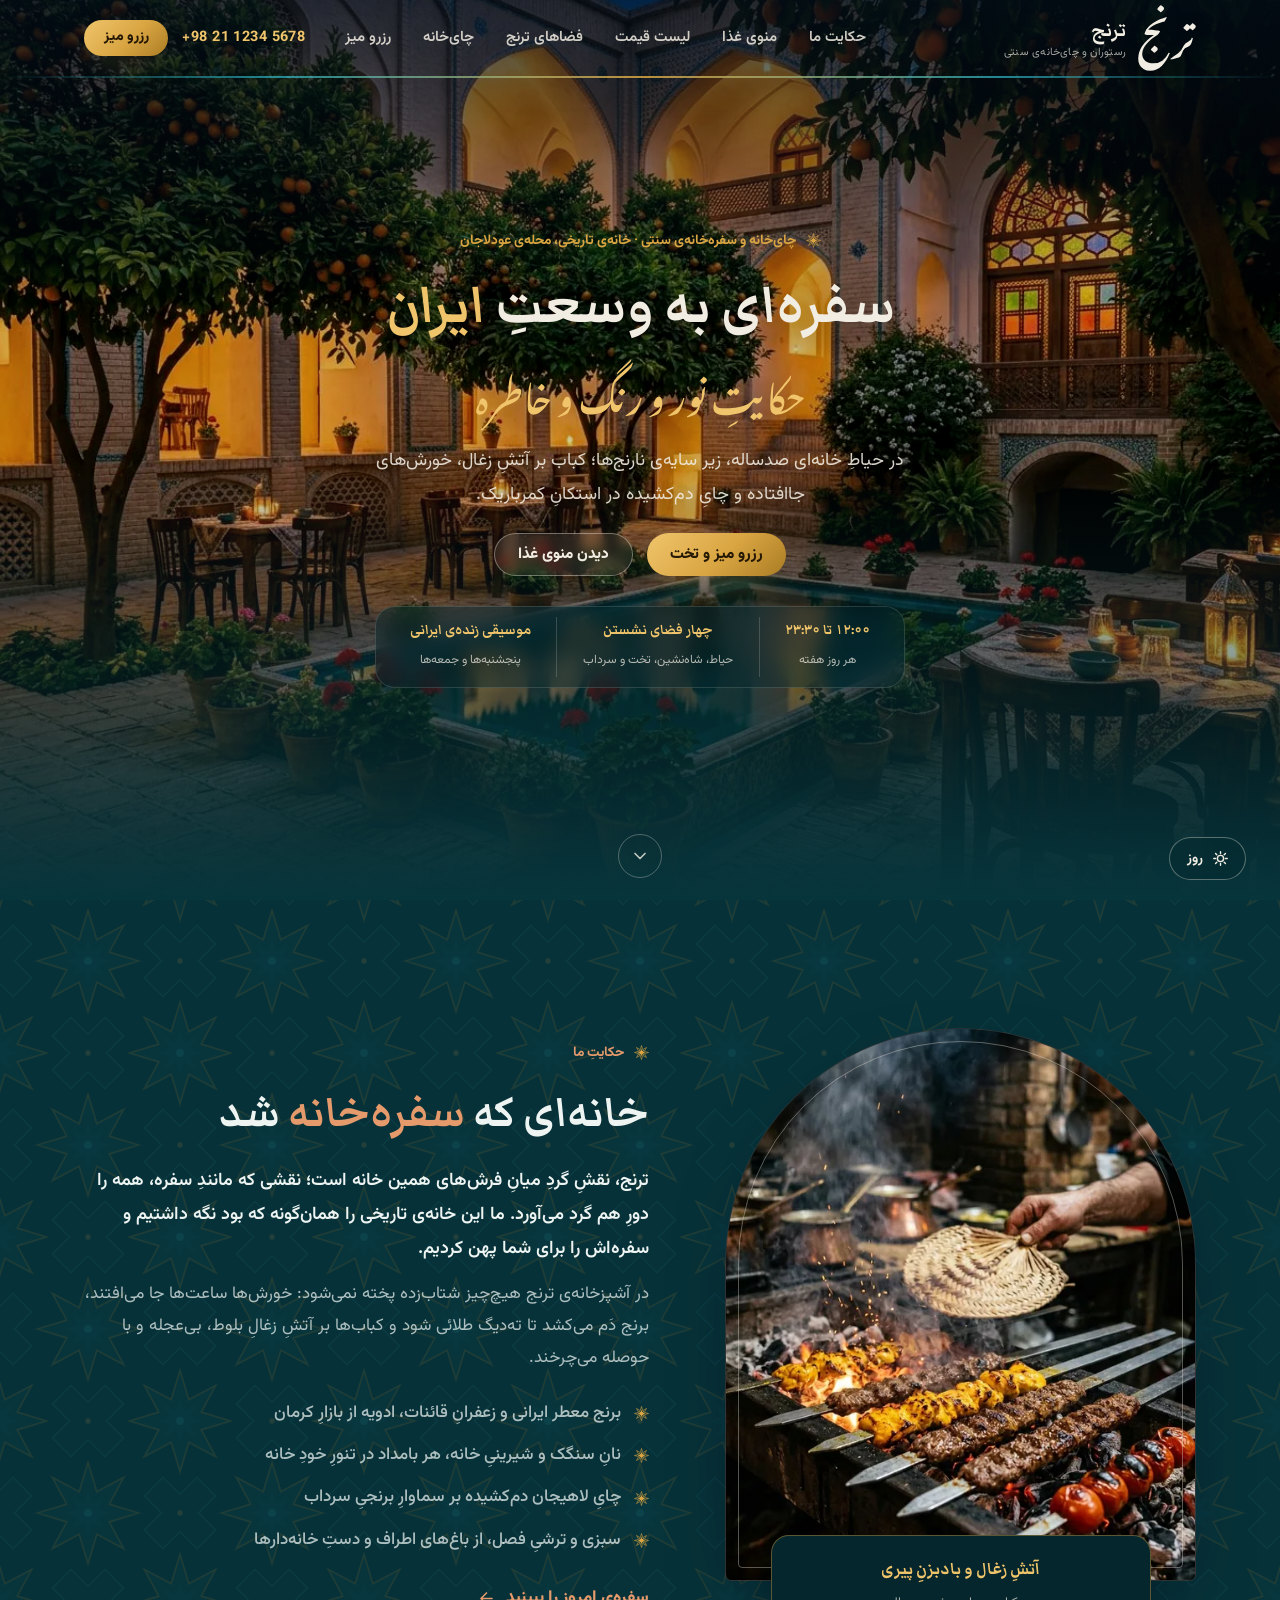
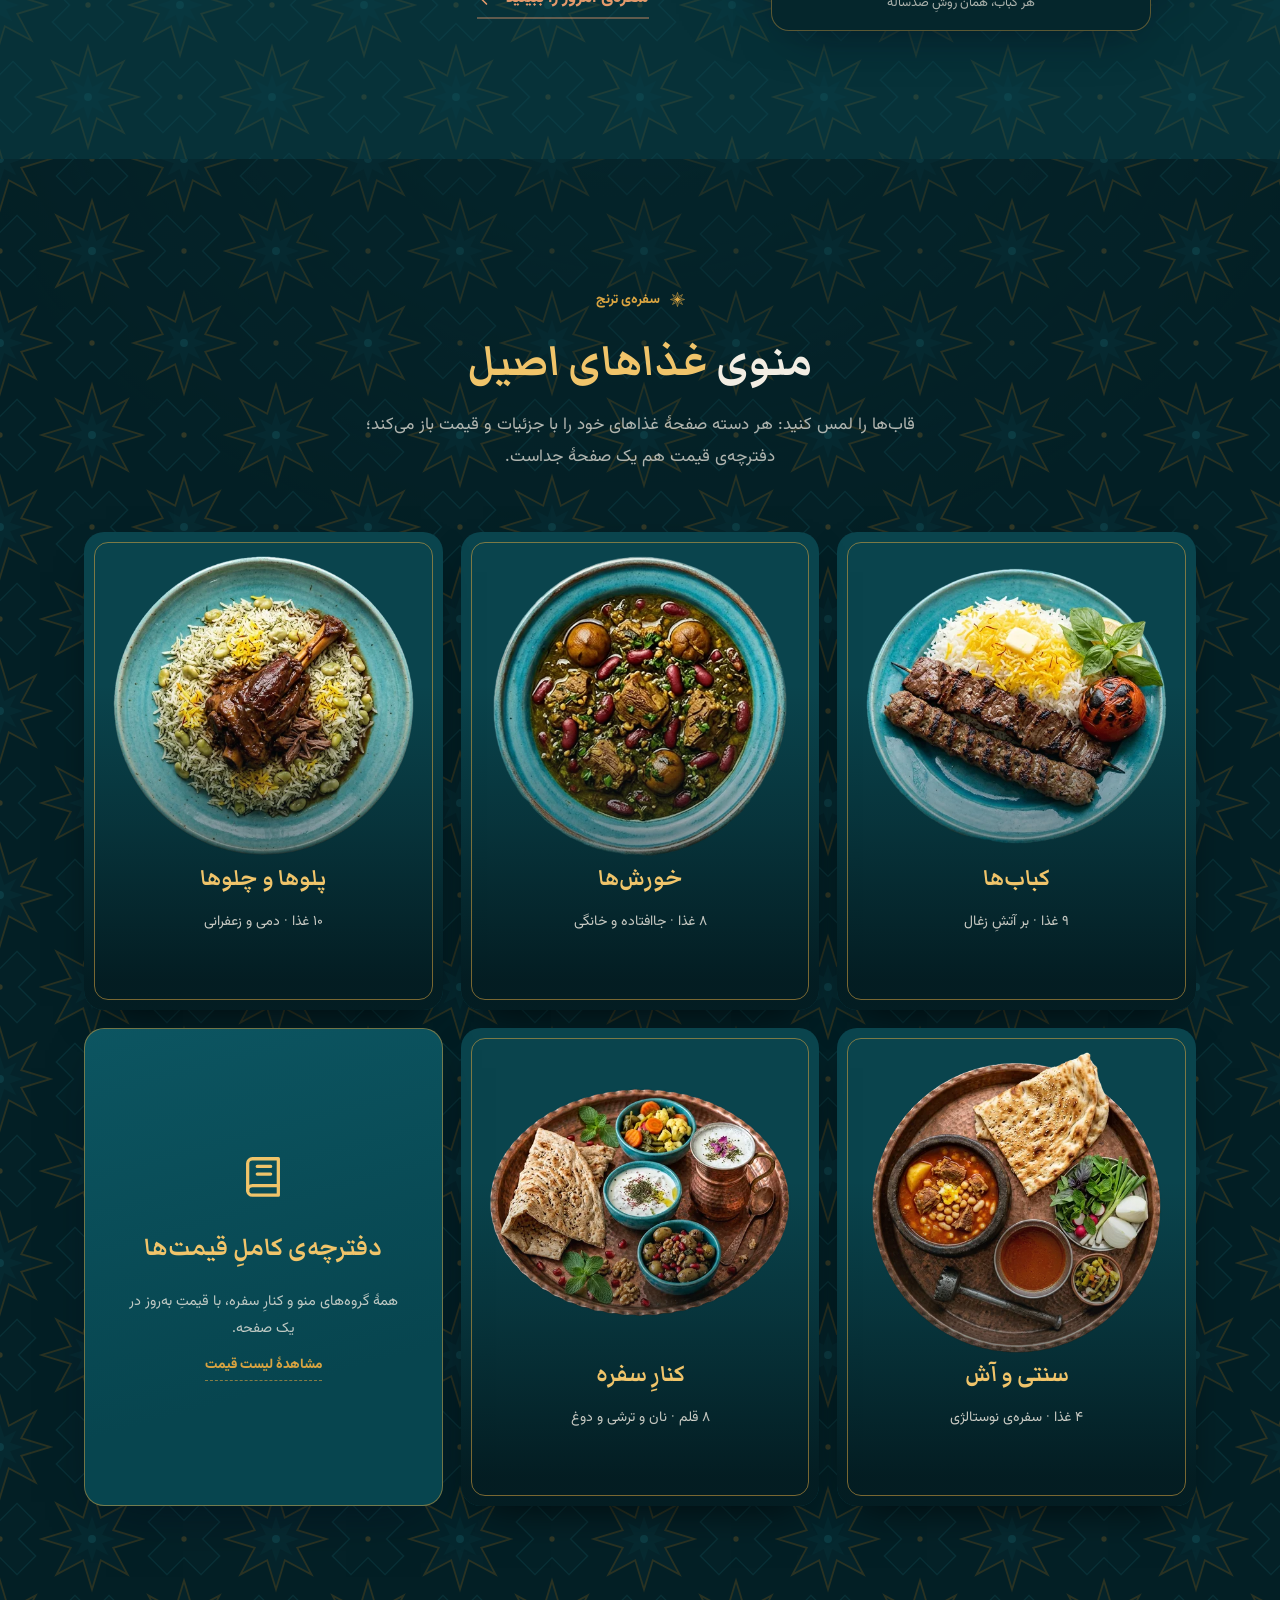
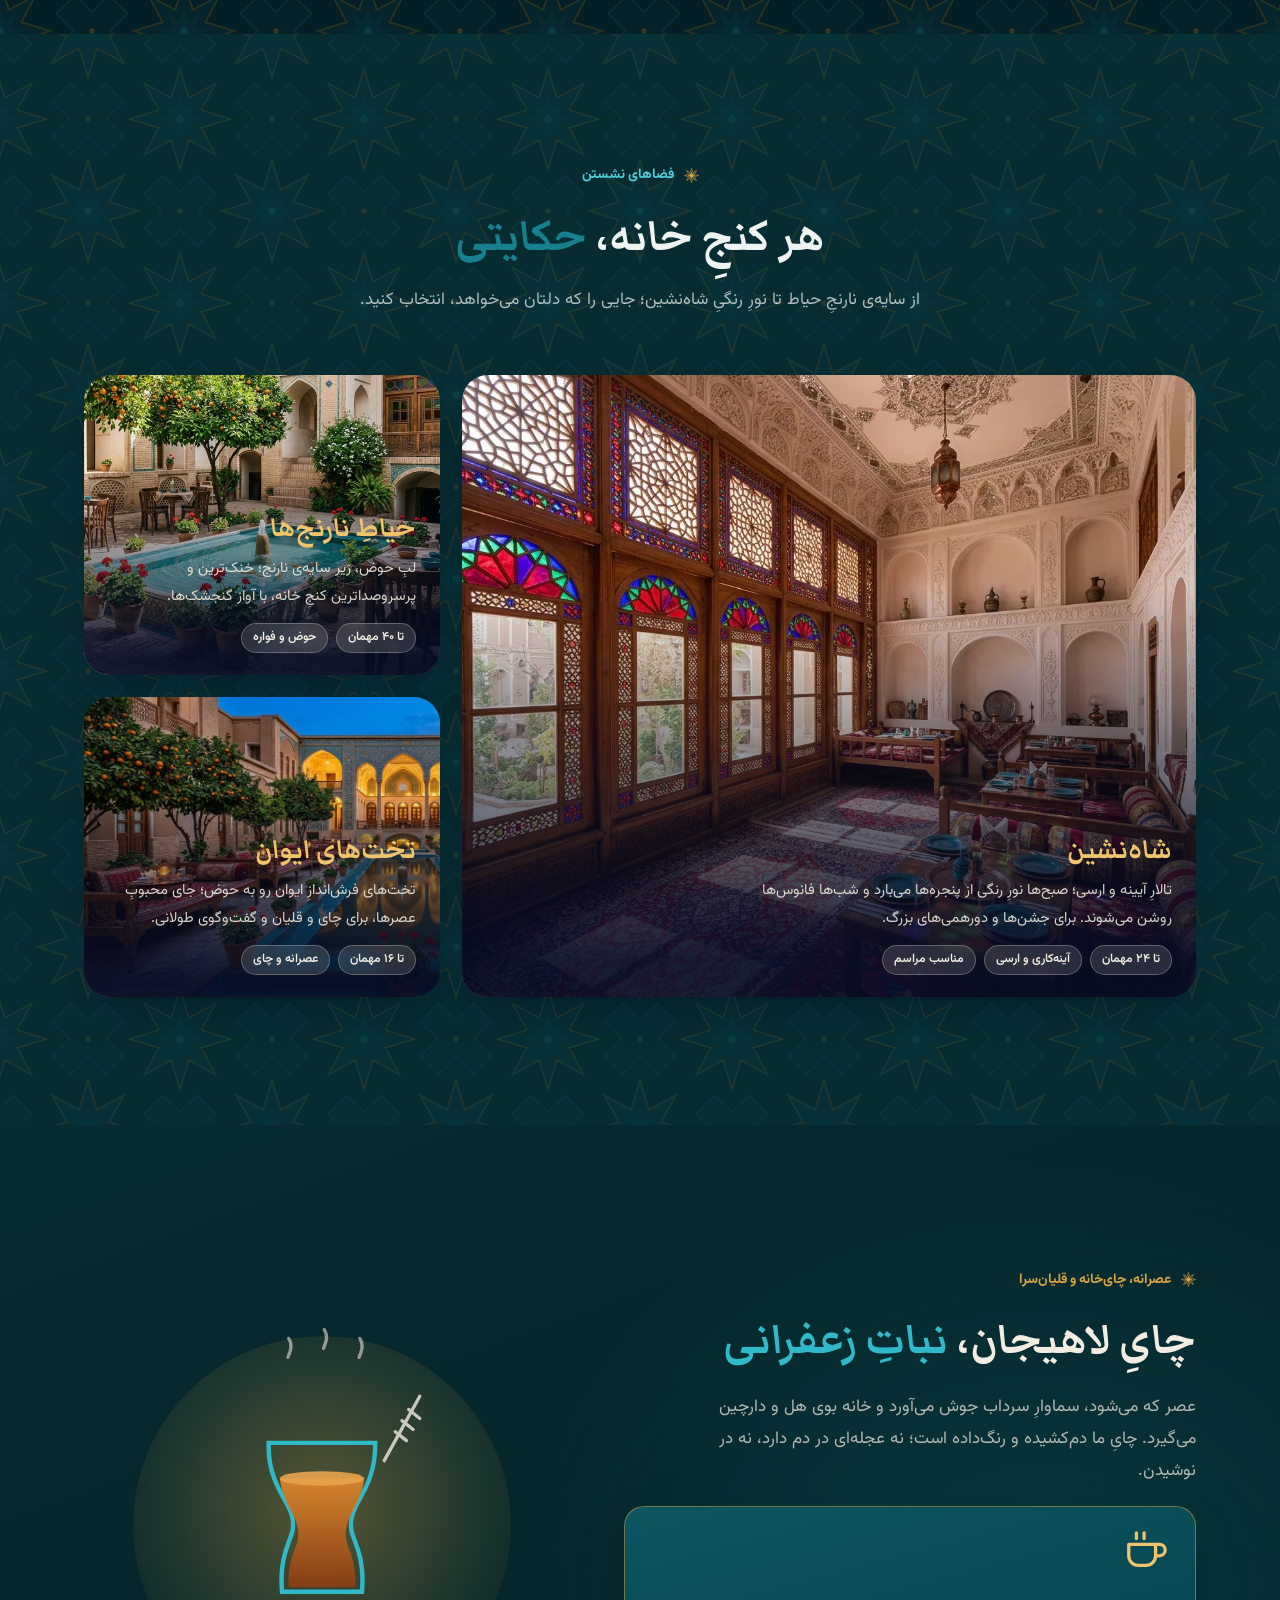
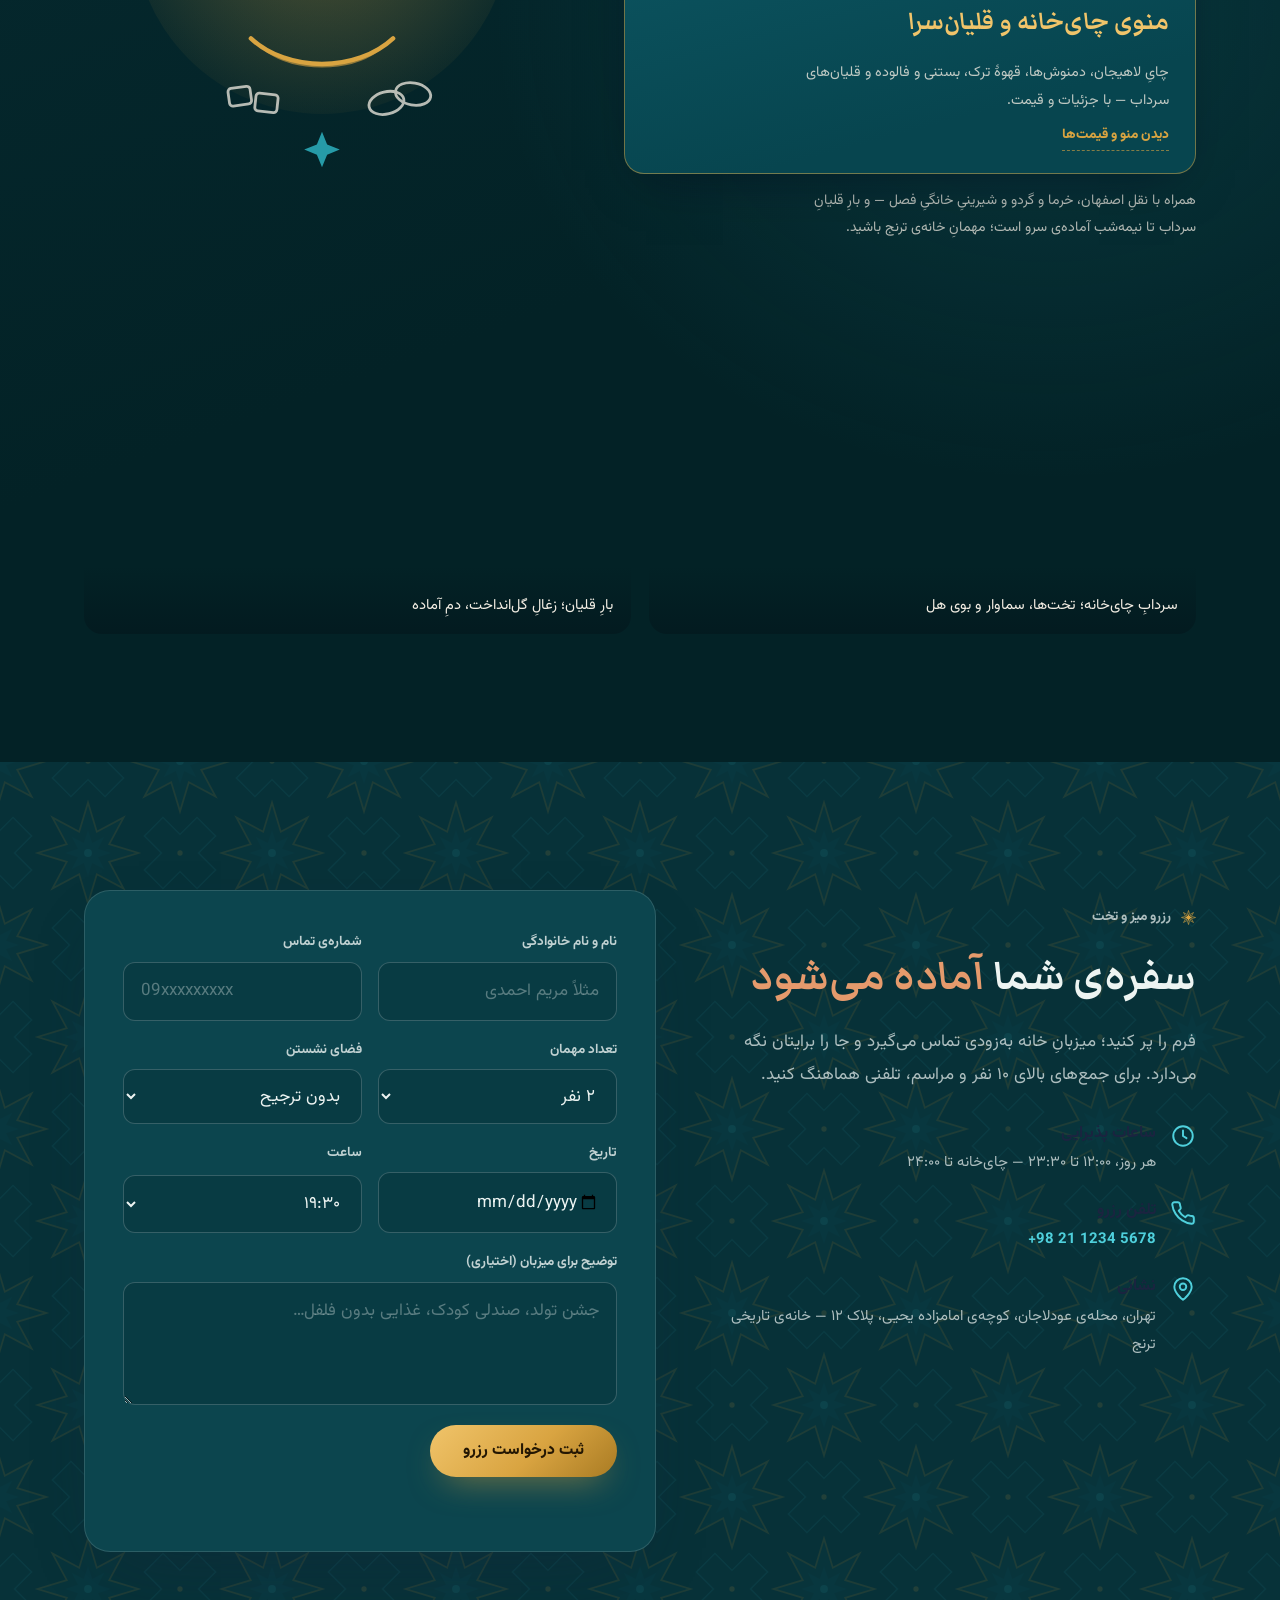
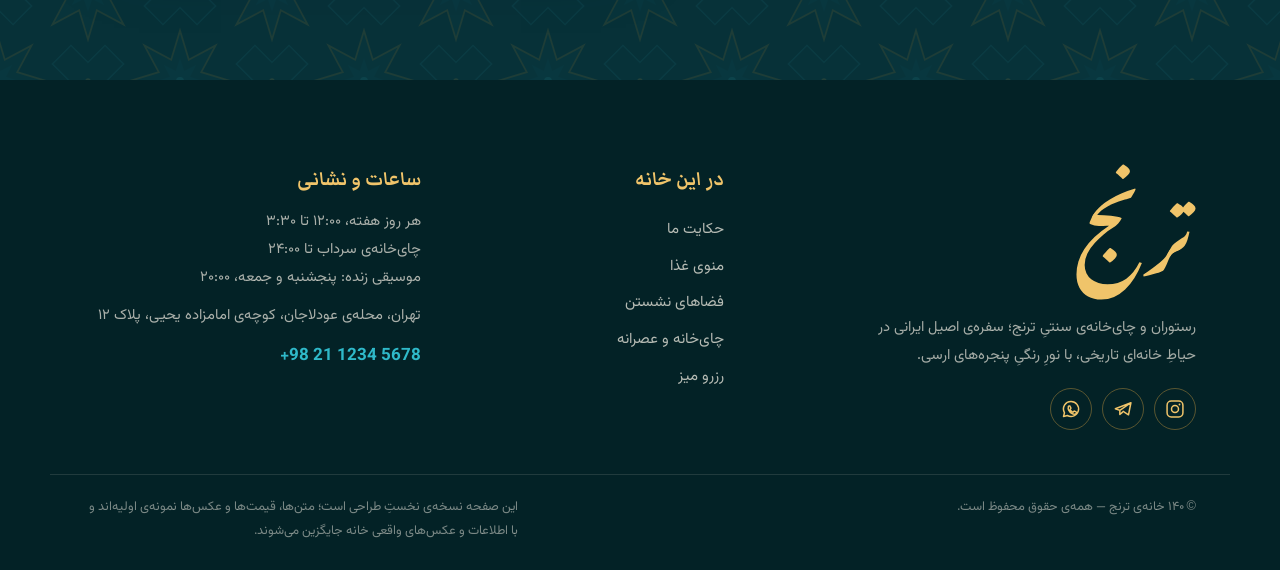
==== index.html @ 9b3b6722 "v28: ظرف‌های سفالی فیروزه‌ای — دور اول: هر ۹ کباب و قورمه‌سبزی حالا در بشقاب/کاسهٔ سفالی لعاب‌فیروزه" ====
<!DOCTYPE html>
<html lang="fa" dir="rtl">
<head>
<meta charset="utf-8">
<meta name="viewport" content="width=device-width, initial-scale=1">
<title>ترنج | رستوران و چای‌خانه‌ی سنتی ایرانی</title>
<meta name="description" content="ترنج؛ رستوران و چای‌خانه‌ی سنتی در حیاطِ خانه‌ای تاریخی: کباب بر آتش زغال، خورش‌های جاافتاده، پلوهای زعفرانی و چای دم‌کشیده در استکان کمرباریک.">
<meta name="theme-color" content="#06343b">
<link rel="icon" href="assets/img/favicon.svg" type="image/svg+xml">
<link rel="preload" href="assets/fonts/vazirmatn-var.woff2" as="font" type="font/woff2" crossorigin>
<link rel="preload" href="assets/fonts/markazi-text-var.woff2" as="font" type="font/woff2" crossorigin>
<link rel="preload" as="image" href="assets/img/space-courtyard-night-1200.webp" imagesrcset="assets/img/space-courtyard-night-720.webp 720w, assets/img/space-courtyard-night-1200.webp 1200w" imagesizes="100vw">
<link rel="stylesheet" href="css/style.css?v=9">
</head>
<body class="is-night">
<script>try{if(localStorage.getItem("toranj-night")==="0")document.body.classList.remove("is-night")}catch(e){}</script>
<a class="skip" href="#main">پرش به محتوای صفحه</a>
<div class="grain" aria-hidden="true"></div>

<header class="site-head" id="top">
  <div class="wrap head-in">
    <a class="brand" href="#top" aria-label="ترنج — صفحه‌ی آغاز">
      <img class="brand-mark" src="assets/img/logo.svg" alt="">
      <span class="brand-txt"><b>ترنج</b><i>رستوران و چای‌خانه‌ی سنتی</i></span>
    </a>
    <nav class="nav" id="nav" aria-label="ناوبری اصلی">
      <a href="#story">حکایت ما</a>
      <a href="#menu">منوی غذا</a>
      <a href="menu.html#prices">لیست قیمت</a>
      <a href="#spaces">فضاهای ترنج</a>
      <a href="#tea">چای‌خانه</a>
      <a href="#reserve">رزرو میز</a>
    </nav>
    <div class="head-cta">
      <a class="tel" href="tel:+982112345678" dir="ltr">+98&nbsp;21&nbsp;1234&nbsp;5678</a>
      <a class="btn btn-gold btn-sm" href="#reserve">رزرو میز</a>
      <button class="burger" id="burger" type="button" aria-expanded="false" aria-controls="nav" aria-label="باز و بسته کردن منو">
        <span></span><span></span><span></span>
      </button>
    </div>
  </div>
  <div class="head-line" aria-hidden="true"></div>
</header>

<main id="main">

<!-- ================= HERO ================= -->
<section class="hero" id="hero">
  <div class="hero-bg">
    <img class="lay lay-day" src="assets/img/space-courtyard-720.webp"
         srcset="assets/img/space-courtyard-720.webp 720w, assets/img/space-courtyard-1200.webp 1200w"
         sizes="100vw"
         alt="حیاط خانه‌ی تاریخی ترنج: حوض فیروزه‌ای با فواره و ماهی‌های قرمز، گلدان‌های شمعدانی و میزها زیر سایه‌ی درختان نارنج">
    <img class="lay lay-night" src="assets/img/space-courtyard-night-720.webp"
         srcset="assets/img/space-courtyard-night-720.webp 720w, assets/img/space-courtyard-night-1200.webp 1200w"
         sizes="100vw" decoding="async" aria-hidden="true" alt="">
  </div>
  <div class="hero-veil veil-night" aria-hidden="true"></div>
  <div class="hero-veil veil-day" aria-hidden="true"></div>
  <div class="wrap hero-in">
    <p class="eyebrow reveal">چای‌خانه و سفره‌خانه‌ی سنتی · خانه‌ی تاریخی، محله‌ی عودلاجان</p>
    <h1 class="reveal">سفره‌ای به وسعتِ <em>ایران</em></h1>
    <img class="hero-verse reveal" src="assets/img/hero-verse.svg" alt="حکایتِ نور و رنگ و خاطره">
    <p class="hero-sub reveal">در حیاطِ خانه‌ای صدساله، زیر سایه‌ی نارنج‌ها؛ کباب بر آتشِ زغال، خورش‌های جاافتاده و چایِ دم‌کشیده در استکانِ کمرباریک.</p>
    <div class="hero-cta reveal">
      <a class="btn btn-gold" href="#reserve">رزرو میز و تخت</a>
      <a class="btn btn-ghost" href="#menu">دیدن منوی غذا</a>
    </div>
    <ul class="hero-facts reveal" role="list">
      <li><b>۱۲:۰۰ تا ۲۳:۳۰</b><span>هر روز هفته</span></li>
      <li><b>چهار فضای نشستن</b><span>حیاط، شاه‌نشین، تخت و سرداب</span></li>
      <li><b>موسیقی زنده‌ی ایرانی</b><span>پنجشنبه‌ها و جمعه‌ها</span></li>
    </ul>
  </div>
  <button class="daynight" id="daynight" type="button" aria-pressed="false" aria-label="حالت روز: نور حیاط آرام روشن می‌شود">
    <svg class="ic-sun" viewBox="0 0 24 24" fill="none" stroke="currentColor" stroke-width="2" stroke-linecap="round" aria-hidden="true"><circle cx="12" cy="12" r="4.4"/><path d="M12 2.5v2.6M12 18.9v2.6M2.5 12h2.6M18.9 12h2.6M5 5l1.8 1.8M17.2 17.2 19 19M19 5l-1.8 1.8M6.8 17.2 5 19"/></svg>
    <svg class="ic-moon" viewBox="0 0 24 24" fill="none" stroke="currentColor" stroke-width="2" stroke-linecap="round" stroke-linejoin="round" aria-hidden="true"><path d="M20.4 14.2A8.5 8.5 0 0 1 9.8 3.6a8.5 8.5 0 1 0 10.6 10.6Z"/></svg>
    <span class="dn-label">روز</span>
  </button>
  <a class="hero-scroll" href="#story" aria-label="رفتن به بخش حکایت ما">
    <svg viewBox="0 0 24 24" fill="none" stroke="currentColor" stroke-width="2" stroke-linecap="round" stroke-linejoin="round" aria-hidden="true"><path d="M6 9l6 6 6-6"/></svg>
  </a>
</section>

<!-- ================= STORY ================= -->
<section class="story" id="story">
  <div class="wrap story-grid">
    <figure class="story-media reveal">
      <div class="arch">
        <img src="assets/img/story-fire-560.webp"
             srcset="assets/img/story-fire-560.webp 560w, assets/img/story-fire-928.webp 928w"
             sizes="(max-width: 960px) 88vw, 42vw"
             alt="سیخ‌های کوبیده و جوجه بر منقل زغال در آشپزخانه‌ی آجری ترنج؛ دستی با بادبزن حصیری شعله را جان می‌دهد">
      </div>
      <figcaption class="story-cap">
        <b>آتشِ زغال و بادبزنِ پیری</b>
        <span>هر کباب، همان روشِ صدساله</span>
      </figcaption>
    </figure>
    <div class="story-copy">
      <p class="eyebrow reveal">حکایتِ ما</p>
      <h2 class="reveal">خانه‌ای که <em>سفره‌خانه</em> شد</h2>
      <p class="lead reveal">ترنج، نقشِ گردِ میانِ فرش‌های همین خانه است؛ نقشی که مانندِ سفره، همه را دورِ هم گرد می‌آورد. ما این خانه‌ی تاریخی را همان‌گونه که بود نگه داشتیم و سفره‌اش را برای شما پهن کردیم.</p>
      <p class="reveal">در آشپزخانه‌ی ترنج هیچ‌چیز شتاب‌زده پخته نمی‌شود: خورش‌ها ساعت‌ها جا می‌افتند، برنج دَم می‌کشد تا ته‌دیگ طلائی شود و کباب‌ها بر آتشِ زغالِ بلوط، بی‌عجله و با حوصله می‌چرخند.</p>
      <ul class="story-points reveal" role="list">
        <li>برنج معطر ایرانی و زعفرانِ قائنات، ادویه از بازارِ کرمان</li>
        <li>نانِ سنگک و شیرینیِ خانه، هر بامداد در تنورِ خودِ خانه</li>
        <li>چایِ لاهیجان دم‌کشیده بر سماوارِ برنجیِ سرداب</li>
        <li>سبزی و ترشیِ فصل، از باغ‌های اطراف و دستِ خانه‌دارها</li>
      </ul>
      <p class="story-link reveal"><a href="#menu">سفره‌ی امروز را ببینید
        <svg viewBox="0 0 24 24" fill="none" stroke="currentColor" stroke-width="2" stroke-linecap="round" stroke-linejoin="round" aria-hidden="true"><path d="M19 12H5m7-7l-7 7 7 7"/></svg></a></p>
    </div>
  </div>
</section>

<!-- ================= MENU ================= -->
<section class="menu" id="menu" data-view="cats">
  <header class="wrap sec-head reveal">
    <p class="eyebrow">سفره‌ی ترنج</p>
    <h2>منوی <em>غذاهای اصیل</em></h2>
    <p class="sec-sub">قاب‌ها را لمس کنید: هر دسته صفحهٔ غذاهای خود را با جزئیات و قیمت باز می‌کند؛ دفترچه‌ی قیمت هم یک صفحهٔ جداست.</p>
  </header>

    <div class="wrap menu-cats" id="menuCats" aria-label="دسته‌های منو">
    <a class="cat-tile reveal" href="menu.html#kabab">
      <img src="assets/img/dish-soltani-480.webp?v=29"
           srcset="assets/img/dish-soltani-480.webp?v=29 480w, assets/img/dish-soltani-880.webp?v=29 880w"
           sizes="(max-width: 560px) 92vw, (max-width: 1020px) 46vw, 300px"
           alt="کباب‌ها: کباب‌های زغالی خانه بر چلوی زعفرانی" loading="lazy">
      <span class="cat-txt"><b>کباب‌ها</b><i>۹ غذا · بر آتشِ زغال</i><em>دیدن همه‌ی غذاها</em></span>
    </a>
    <a class="cat-tile reveal" href="menu.html#khoresh">
      <img src="assets/img/dish-ghormeh-480.webp?v=29"
           srcset="assets/img/dish-ghormeh-480.webp?v=29 480w, assets/img/dish-ghormeh-880.webp?v=29 880w"
           sizes="(max-width: 560px) 92vw, (max-width: 1020px) 46vw, 300px"
           alt="خورش‌ها: خورش‌های جاافتاده‌ی خانه" loading="lazy">
      <span class="cat-txt"><b>خورش‌ها</b><i>۸ غذا · جاافتاده و خانگی</i><em>دیدن همه‌ی غذاها</em></span>
    </a>
    <a class="cat-tile reveal" href="menu.html#polo">
      <img src="assets/img/dish-baghali-480.webp"
           srcset="assets/img/dish-baghali-480.webp 480w, assets/img/dish-baghali-880.webp 880w"
           sizes="(max-width: 560px) 92vw, (max-width: 1020px) 46vw, 300px"
           alt="پلوها و چلوها: پلوهای دمی و زعفرانی" loading="lazy">
      <span class="cat-txt"><b>پلوها و چلوها</b><i>۱۰ غذا · دمی و زعفرانی</i><em>دیدن همه‌ی غذاها</em></span>
    </a>
    <a class="cat-tile reveal" href="menu.html#sonnati">
      <img src="assets/img/dish-dizi-480.webp"
           srcset="assets/img/dish-dizi-480.webp 480w, assets/img/dish-dizi-880.webp 880w"
           sizes="(max-width: 560px) 92vw, (max-width: 1020px) 46vw, 300px"
           alt="سنتی و آش: دیزی و آش‌های نوستالژی" loading="lazy">
      <span class="cat-txt"><b>سنتی و آش</b><i>۴ غذا · سفره‌ی نوستالژی</i><em>دیدن همه‌ی غذاها</em></span>
    </a>
      <a class="cat-tile reveal" href="menu.html#kenar">
      <img src="assets/img/dish-kenar-spread-480.webp"
           srcset="assets/img/dish-kenar-spread-480.webp 480w, assets/img/dish-kenar-spread-880.webp 880w"
           sizes="(max-width: 560px) 92vw, (max-width: 1020px) 46vw, 300px"
           alt="کنارِ سفره: نان سنگک، ترشی، ماست و موسیر، زیتون و دوغ" loading="lazy">
      <span class="cat-txt"><b>کنارِ سفره</b><i>۸ قلم · نان و ترشی و دوغ</i><em>دیدن جزئیات و قیمت</em></span>
    </a>
    <a class="price-box reveal" href="menu.html#prices">
      <span class="pb-ic" aria-hidden="true"><svg viewBox="0 0 24 24" fill="none" stroke="currentColor" stroke-width="1.7" stroke-linecap="round" stroke-linejoin="round"><path d="M4 19.5A2.5 2.5 0 0 1 6.5 17H20V3H6.5A2.5 2.5 0 0 0 4 5.5v14Z"/><path d="M4 19.5A2.5 2.5 0 0 0 6.5 22H20v-5"/><path d="M9 7h7M9 11h7"/></svg></span>
      <b>دفترچه‌ی کاملِ قیمت‌ها</b>
      <span>همهٔ گروه‌های منو و کنارِ سفره، با قیمتِ به‌روز در یک صفحه.</span>
      <em class="pb-go">مشاهدهٔ لیست قیمت</em>
    </a>
</div>

</section>

<!-- ================= SPACES ================= -->
<section class="spaces" id="spaces">
  <header class="wrap sec-head reveal">
    <p class="eyebrow">فضاهای نشستن</p>
    <h2>هر کنجِ خانه، <em>حکایتی</em></h2>
    <p class="sec-sub">از سایه‌ی نارنجِ حیاط تا نورِ رنگیِ شاه‌نشین؛ جایی را که دلتان می‌خواهد، انتخاب کنید.</p>
  </header>
  <div class="wrap spaces-grid">
    <article class="space sp-big reveal">
      <img src="assets/img/space-shahneshin-720.webp"
           srcset="assets/img/space-shahneshin-720.webp 720w, assets/img/space-shahneshin-1200.webp 1200w"
           sizes="(max-width: 960px) 92vw, 62vw"
           alt="تالار شاه‌نشین: پنجره‌های ارسی با شیشه‌های رنگی، نور رنگین بر فرش لاکِ سرخ، سفره‌های کوتاه و سقف آینه‌کاری" loading="lazy">
      <div class="sp-txt">
        <h3>شاه‌نشین</h3>
        <p>تالارِ آیینه و ارسی؛ صبح‌ها نورِ رنگی از پنجره‌ها می‌بارد و شب‌ها فانوس‌ها روشن می‌شوند. برای جشن‌ها و دورهمی‌های بزرگ.</p>
        <ul class="sp-meta" role="list"><li>تا ۲۴ مهمان</li><li>آینه‌کاری و ارسی</li><li>مناسب مراسم</li></ul>
      </div>
    </article>
    <article class="space reveal">
      <img src="assets/img/space-courtyard-card-720.webp"
           srcset="assets/img/space-courtyard-card-720.webp 720w, assets/img/space-courtyard-card-864.webp 864w"
           sizes="(max-width: 960px) 92vw, 30vw"
           alt="حیاط خانه با حوض فیروزه‌ای و فواره، ماهی‌های قرمز، گلدان‌های شمعدانی و میزها زیر درختان نارنج" loading="lazy">
      <div class="sp-txt">
        <h3>حیاطِ نارنج‌ها</h3>
        <p>لبِ حوض، زیر سایه‌ی نارنج؛ خنک‌ترین و پرسروصداترین کنجِ خانه، با آواز گنجشک‌ها.</p>
        <ul class="sp-meta" role="list"><li>تا ۴۰ مهمان</li><li>حوض و فواره</li></ul>
      </div>
    </article>
    <article class="space reveal">
      <img src="assets/img/space-takht-760.webp"
           sizes="(max-width: 960px) 92vw, 30vw"
           alt="تخت‌های چوبی فرش‌انداز در ایوان آجری رو به حیاط، با سینی مسی، فانوس و گلدان‌های شمعدانی" loading="lazy">
      <div class="sp-txt">
        <h3>تخت‌های ایوان</h3>
        <p>تخت‌های فرش‌اندازِ ایوان رو به حوض؛ جای محبوبِ عصرها، برای چای و قلیان و گفت‌وگوی طولانی.</p>
        <ul class="sp-meta" role="list"><li>تا ۱۶ مهمان</li><li>عصرانه و چای</li></ul>
      </div>
    </article>
  </div>
</section>

<!-- ================= TEA ================= -->
<section class="tea" id="tea">
  <div class="wrap tea-grid">
    <div class="tea-copy">
      <p class="eyebrow reveal">عصرانه، چای‌خانه و قلیان‌سرا</p>
      <h2 class="reveal">چایِ لاهیجان، <em>نباتِ زعفرانی</em></h2>
      <p class="reveal">عصر که می‌شود، سماوارِ سرداب جوش می‌آورد و خانه بوی هل و دارچین می‌گیرد. چایِ ما دم‌کشیده و رنگ‌داده است؛ نه عجله‌ای در دم دارد، نه در نوشیدن.</p>
      <a class="price-box tea-box reveal" href="menu.html#tea">
        <span class="pb-ic" aria-hidden="true"><svg viewBox="0 0 24 24" fill="none" stroke="currentColor" stroke-width="1.7" stroke-linecap="round" stroke-linejoin="round"><path d="M17 8h2a3 3 0 0 1 0 6h-2"/><path d="M3 8h14v6a5 5 0 0 1-5 5H8a5 5 0 0 1-5-5V8Z"/><path d="M7 2v3M11 2v3"/></svg></span>
        <b>منوی چای‌خانه و قلیان‌سرا</b>
        <span>چایِ لاهیجان، دمنوش‌ها، قهوهٔ ترک، بستنی و فالوده و قلیان‌های سرداب — با جزئیات و قیمت.</span>
        <em class="pb-go">دیدن منو و قیمت‌ها</em>
      </a>
      <p class="tea-note reveal">همراه با نقلِ اصفهان، خرما و گردو و شیرینیِ خانگیِ فصل — و بارِ قلیانِ سرداب تا نیمه‌شب آماده‌ی سرو است؛ مهمانِ خانه‌ی ترنج باشید.</p>
    </div>
    <figure class="tea-art reveal" aria-hidden="true">
      <svg viewBox="0 0 360 420" fill="none">
        <defs>
          <linearGradient id="teaLiq" x1="0" y1="0" x2="0" y2="1">
            <stop offset="0" stop-color="#e08a2e"/><stop offset="1" stop-color="#8a3c12"/>
          </linearGradient>
          <radialGradient id="teaGlow" cx=".5" cy=".45" r=".62">
            <stop offset="0" stop-color="#d9a441" stop-opacity=".38"/><stop offset="1" stop-color="#d9a441" stop-opacity="0"/>
          </radialGradient>
        </defs>
        <circle cx="180" cy="190" r="170" fill="url(#teaGlow)"/>
        <!-- steam -->
        <g class="steam" stroke="#f2ede3" stroke-width="3" stroke-linecap="round" opacity=".55">
          <path d="M150 96c-10-14 10-24 0-38s8-24 0-36"/>
          <path d="M182 88c-10-14 10-24 0-38s8-24 0-36"/>
          <path d="M214 96c-10-14 10-24 0-38s8-24 0-36"/>
        </g>
        <!-- waisted tea glass (estekan kamar-barik) -->
        <path d="M132 116h96c0 26-8 40-16 54-6 11-8 20-4 30 5 13 10 26 8 50h-72c-2-24 3-37 8-50 4-10 2-19-4-30-8-14-16-28-16-50Z" stroke="#2fb9c9" stroke-width="4"/>
        <path d="M142 148h76c-2 14-7 24-12 33-5 10-6 18-3 27 4 10 8 20 7 38h-60c-1-18 3-28 7-38 3-9 2-17-3-27-5-9-10-19-12-33Z" fill="url(#teaLiq)" opacity=".92"/>
        <ellipse cx="180" cy="148" rx="38" ry="6.5" fill="#e8a34c" opacity=".9"/>
        <!-- saucer -->
        <path d="M116 292c16 15 40 23 64 23s48-8 64-23" stroke="#d9a441" stroke-width="4" stroke-linecap="round"/>
        <path d="M130 303c13 9 30 14 50 14s37-5 50-14" stroke="#d9a441" stroke-width="2.5" stroke-linecap="round" opacity=".6"/>
        <!-- nabat stick -->
        <g stroke="#f2ede3" stroke-width="3" stroke-linecap="round" opacity=".8">
          <path d="M236 132 268 74"/>
          <path d="M252 96l10 8M258 86l10 8M246 106l10 8"/>
        </g>
        <!-- sugar cubes + dates -->
        <g stroke="#f2ede3" stroke-width="2.5" opacity=".75">
          <rect x="96" y="336" width="20" height="16" rx="3" transform="rotate(-8 106 344)"/>
          <rect x="120" y="342" width="20" height="16" rx="3" transform="rotate(6 130 350)"/>
          <ellipse cx="238" cy="350" rx="16" ry="10" transform="rotate(-14 238 350)"/>
          <ellipse cx="262" cy="342" rx="16" ry="10" transform="rotate(10 262 342)"/>
        </g>
        <!-- star ornament -->
        <g transform="translate(180 392)">
          <polygon points="0,-16 4.6,-4.6 16,0 4.6,4.6 0,16 -4.6,4.6 -16,0 -4.6,-4.6" fill="#2fb9c9" opacity=".8"/>
        </g>
      </svg>
    </figure>
  </div>
  <div class="wrap tea-photos">
    <figure class="reveal">
      <img src="assets/img/tea-space-720.webp"
           srcset="assets/img/tea-space-720.webp 720w, assets/img/tea-space-1200.webp 1200w"
           sizes="(max-width: 700px) 92vw, 46vw"
           alt="سردابِ چای‌خانه: سقف ضربی آجری، تخت‌های فرش‌شده و میزهای کوچک با استکان کمرباریک زیر نور فانوس‌ها" loading="lazy">
      <figcaption>سردابِ چای‌خانه؛ تخت‌ها، سماوار و بوی هل</figcaption>
    </figure>
    <figure class="reveal">
      <img src="assets/img/tea-qalyoon-720.webp"
           srcset="assets/img/tea-qalyoon-720.webp 720w, assets/img/tea-qalyoon-1200.webp 1200w"
           sizes="(max-width: 700px) 92vw, 46vw"
           alt="بار قلیان: ردیف قلیان‌های شیشه‌ای رنگی با پایه‌ی برنجی روی طاقچه‌های چوبی و زغال گداخته بر سینی برنجی" loading="lazy">
      <figcaption>بارِ قلیان؛ زغالِ گل‌انداخت، دمِ آماده</figcaption>
    </figure>
  </div>
</section>

<!-- ================= RESERVE ================= -->
<section class="reserve" id="reserve">
  <div class="wrap res-grid">
    <div class="res-copy">
      <p class="eyebrow reveal">رزرو میز و تخت</p>
      <h2 class="reveal">سفره‌ی شما <em>آماده می‌شود</em></h2>
      <p class="reveal">فرم را پر کنید؛ میزبانِ خانه به‌زودی تماس می‌گیرد و جا را برایتان نگه می‌دارد. برای جمع‌های بالای ۱۰ نفر و مراسم، تلفنی هماهنگ کنید.</p>
      <ul class="res-info reveal" role="list">
        <li>
          <svg viewBox="0 0 24 24" fill="none" stroke="currentColor" stroke-width="1.8" stroke-linecap="round" stroke-linejoin="round" aria-hidden="true"><circle cx="12" cy="12" r="9"/><path d="M12 7v5l3.2 2"/></svg>
          <span><b>ساعات پذیرایی</b>هر روز، ۱۲:۰۰ تا ۲۳:۳۰ — چای‌خانه تا ۲۴:۰۰</span>
        </li>
        <li>
          <svg viewBox="0 0 24 24" fill="none" stroke="currentColor" stroke-width="1.8" stroke-linecap="round" stroke-linejoin="round" aria-hidden="true"><path d="M22 16.9v3a2 2 0 0 1-2.2 2 19.8 19.8 0 0 1-8.6-3.1 19.5 19.5 0 0 1-6-6A19.8 19.8 0 0 1 2.1 4.2 2 2 0 0 1 4.1 2h3a2 2 0 0 1 2 1.7c.13.96.36 1.9.7 2.8a2 2 0 0 1-.45 2.1L8.1 9.9a16 16 0 0 0 6 6l1.3-1.3a2 2 0 0 1 2.1-.45c.9.34 1.84.57 2.8.7a2 2 0 0 1 1.7 2.05Z"/></svg>
          <span><b>تلفن رزرو</b><a href="tel:+982112345678" dir="ltr">+98 21 1234 5678</a></span>
        </li>
        <li>
          <svg viewBox="0 0 24 24" fill="none" stroke="currentColor" stroke-width="1.8" stroke-linecap="round" stroke-linejoin="round" aria-hidden="true"><path d="M20 10c0 6-8 12-8 12S4 16 4 10a8 8 0 0 1 16 0Z"/><circle cx="12" cy="10" r="3"/></svg>
          <span><b>نشانی</b>تهران، محله‌ی عودلاجان، کوچه‌ی امامزاده یحیی، پلاک ۱۲ — خانه‌ی تاریخی ترنج</span>
        </li>
      </ul>
    </div>

    <form class="res-form reveal" id="resForm" novalidate>
      <div class="f-row">
        <label><span>نام و نام خانوادگی</span>
          <input name="name" type="text" autocomplete="name" placeholder="مثلاً مریم احمدی" required>
        </label>
        <label><span>شماره‌ی تماس</span>
          <input name="phone" type="tel" dir="ltr" inputmode="tel" autocomplete="tel" placeholder="09xxxxxxxxx" required>
        </label>
      </div>
      <div class="f-row">
        <label><span>تعداد مهمان</span>
          <select name="guests">
            <option>۱ نفر</option><option selected>۲ نفر</option><option>۳ نفر</option><option>۴ نفر</option>
            <option>۵ نفر</option><option>۶ نفر</option><option>۷ نفر</option><option>۸ نفر</option>
            <option>۹ نفر</option><option>۱۰ نفر و بیشتر</option>
          </select>
        </label>
        <label><span>فضای نشستن</span>
          <select name="space">
            <option selected>بدون ترجیح</option><option>حیاطِ نارنج‌ها</option><option>شاه‌نشین</option>
            <option>تخت‌های ایوان</option><option>سردابِ چای‌خانه (به‌زودی)</option>
          </select>
        </label>
      </div>
      <div class="f-row">
        <label><span>تاریخ</span><input name="date" type="date" required></label>
        <label><span>ساعت</span>
          <select name="time">
            <option>۱۲:۰۰</option><option>۱۳:۳۰</option><option>۱۵:۰۰</option><option>۱۶:۳۰</option>
            <option>۱۸:۰۰</option><option selected>۱۹:۳۰</option><option>۲۱:۰۰</option><option>۲۲:۳۰</option>
          </select>
        </label>
      </div>
      <label class="f-full"><span>توضیح برای میزبان (اختیاری)</span>
        <textarea name="note" rows="3" placeholder="جشن تولد، صندلی کودک، غذایی بدون فلفل…"></textarea>
      </label>
      <button class="btn btn-gold" type="submit">ثبت درخواست رزرو</button>
      <p class="form-note" id="formNote" role="status" aria-live="polite"></p>
    </form>
  </div>
</section>
</main>

<footer class="site-foot">
  <div class="wrap foot-grid">
    <div class="foot-brand">
      <img class="foot-logo" src="assets/img/logo-gold.svg" alt="ترنج">
      <p>رستوران و چای‌خانه‌ی سنتیِ ترنج؛ سفره‌ی اصیل ایرانی در حیاطِ خانه‌ای تاریخی، با نورِ رنگیِ پنجره‌های ارسی.</p>
      <div class="socials">
        <a href="#" aria-label="اینستاگرام ترنج"><svg viewBox="0 0 24 24" fill="none" stroke="currentColor" stroke-width="1.8" stroke-linecap="round" stroke-linejoin="round" aria-hidden="true"><rect x="2.5" y="2.5" width="19" height="19" rx="5"/><circle cx="12" cy="12" r="4.2"/><circle cx="17.4" cy="6.6" r="1.1" fill="currentColor" stroke="none"/></svg></a>
        <a href="#" aria-label="کانال تلگرام ترنج"><svg viewBox="0 0 24 24" fill="none" stroke="currentColor" stroke-width="1.8" stroke-linecap="round" stroke-linejoin="round" aria-hidden="true"><path d="M21.5 4.5 2.8 11.7l5.4 1.9M21.5 4.5 18.6 19l-6.4-4.2M21.5 4.5 8.2 13.6m0 0v5l3-2.6"/></svg></a>
        <a href="#" aria-label="واتس‌اپ ترنج"><svg viewBox="0 0 24 24" fill="none" stroke="currentColor" stroke-width="1.8" stroke-linecap="round" stroke-linejoin="round" aria-hidden="true"><path d="M12 3a9 9 0 0 0-7.8 13.5L3 21l4.6-1.2A9 9 0 1 0 12 3Z"/><path d="M8.8 9.2c.3-.7.6-.7 1-.7h.6c.2 0 .5 0 .7.6l.7 1.7c.1.3 0 .6-.2.8l-.6.7c-.2.2-.2.5 0 .8a7 7 0 0 0 3 2.6c.3.1.6.1.8-.1l.7-.8c.2-.2.5-.3.8-.2l1.8.8c.5.2.5.5.5.7v.7c0 .4-.1.8-.8 1.1-3.4 1.5-7-1.6-8.6-4.6-.6-1.2-.8-2.4-.4-3.1Z"/></svg></a>
      </div>
    </div>
    <nav class="foot-nav" aria-label="پیوندهای پابرگ">
      <h3>در این خانه</h3>
      <a href="#story">حکایت ما</a>
      <a href="#menu">منوی غذا</a>
      <a href="#spaces">فضاهای نشستن</a>
      <a href="#tea">چای‌خانه و عصرانه</a>
      <a href="#reserve">رزرو میز</a>
    </nav>
    <div class="foot-hours">
      <h3>ساعات و نشانی</h3>
      <p>هر روز هفته، ۱۲:۰۰ تا ۳:۳۰<br>چای‌خانه‌ی سرداب تا ۲۴:۰۰<br>موسیقی زنده: پنجشنبه و جمعه، ۲۰:۰۰</p>
      <p>تهران، محله‌ی عودلاجان، کوچه‌ی امامزاده یحیی، پلاک ۱۲</p>
      <a href="tel:+982112345678" dir="ltr">+98 21 1234 5678</a>
    </div>
  </div>
  <div class="wrap foot-base">
    <p>© ۱۴۰ خانه‌ی ترنج — همه‌ی حقوق محفوظ است.</p>
    <p class="foot-credit">این صفحه نسخه‌ی نخستِ طراحی است؛ متن‌ها، قیمت‌ها و عکس‌ها نمونه‌ی اولیه‌اند و با اطلاعات و عکس‌های واقعی خانه جایگزین می‌شوند.</p>
  </div>
</footer>


<button id="toTop" class="totop" type="button" aria-label="بازگشت به سرصفحه" title="بازگشت به سرصفحه">
  <svg viewBox="0 0 64 64" aria-hidden="true" focusable="false">
    <defs><radialGradient id="ttg" cx="50%" cy="42%" r="68%">
      <stop offset="0" stop-color="#11606b"/><stop offset="1" stop-color="#062b31"/>
    </radialGradient></defs>
    <circle cx="32" cy="32" r="30" fill="url(#ttg)" stroke="#d9a441" stroke-width="2.4"/>
    <circle cx="32" cy="32" r="26" fill="none" stroke="#4fd0dc" stroke-width=".9" stroke-dasharray="1.5 3.4" opacity=".65"/>
    <g class="tt-star" fill="none" stroke="#2fb9c9" stroke-width="1.1" opacity=".5">
      <rect x="20.5" y="20.5" width="23" height="23"/>
      <rect x="20.5" y="20.5" width="23" height="23" transform="rotate(45 32 32)"/>
    </g>
    <path d="M32 42.5 V24.5 M24.5 31 l7.5 -7.5 7.5 7.5" fill="none" stroke="#f0c46a" stroke-width="3.4" stroke-linecap="round" stroke-linejoin="round"/>
  </svg>
</button>

<script src="js/main.js?v=7"></script>
</body>
</html>
---- css/style.css ----
/* ============================================================
   ترنج — رستوران و چای‌خانهٔ سنتی ایرانی
   نسخهٔ نخست طراحی · RTL · بدون وابستگی بیرونی
   ============================================================ */

/* ---------- فونت‌ها (میزبانی محلی، SIL OFL) ---------- */
@font-face {
  font-family: "Vazirmatn";
  src: url("../assets/fonts/vazirmatn-var.woff2") format("woff2");
  font-weight: 100 900;
  font-style: normal;
  font-display: swap;
}
@font-face {
  font-family: "Markazi Text";
  src: url("../assets/fonts/markazi-text-var.woff2") format("woff2");
  font-weight: 400 700;
  font-style: normal;
  font-display: swap;
}

/* ---------- توکن‌ها ---------- */
:root {
  --navy-950: #032226;
  --navy-900: #06343b;
  --navy-800: #0a444d;
  --navy-700: #0e545e;
  --navy-600: #146672;
  --cream: #f2ede3;
  --cream-2: #e7dfcf;
  --cream-3: #fbf8f1;
  --ink: #1b2440;
  --ink-soft: #4a5573;
  --gold: #d9a441;
  --gold-2: #f0c46a;
  --gold-deep: #a97b23;
  --turq: #2fb9c9;
  --turq-deep: #17808f;
  --carpet: #a63a2b;

  --f-body: "Vazirmatn", "Segoe UI", Tahoma, sans-serif;
  --f-disp: "Markazi Text", "Vazirmatn", serif;

  --r-lg: 26px;
  --r-md: 18px;
  --r-sm: 12px;
  --shadow-1: 0 18px 50px -22px rgb(4 8 24 / .55);
  --shadow-2: 0 30px 80px -34px rgb(4 8 24 / .7);
  --ease: cubic-bezier(.22, .7, .25, 1);
  --head-h: 76px;
}

/* ---------- پایه ---------- */
*, *::before, *::after { box-sizing: border-box; }
html {
  scroll-behavior: smooth;
  scroll-padding-top: calc(var(--head-h) + 14px);
  -webkit-text-size-adjust: 100%;
}
body {
  margin: 0;
  background: var(--page);
  color: var(--band-ink);
  transition: background-color var(--theme-t) var(--theme-e), color var(--theme-t) var(--theme-e);
  font-family: var(--f-body);
  font-size: clamp(15px, .55vw + 13px, 17px);
  line-height: 1.9;
  overflow-x: hidden;
  font-feature-settings: "ss01";
}
img { max-width: 100%; display: block; }
a { color: inherit; text-decoration: none; }
ul { margin: 0; padding: 0; list-style: none; }
h1, h2, h3 { margin: 0; font-family: var(--f-disp); font-weight: 700; line-height: 1.35; }
p { margin: 0; }
button { font: inherit; }
::selection { background: var(--gold); color: var(--navy-900); }

.wrap { width: min(1180px, 100%); margin-inline: auto; padding-inline: clamp(18px, 4vw, 34px); }

.skip {
  position: fixed; inset-inline-start: 14px; top: -60px; z-index: 120;
  background: var(--gold); color: var(--navy-900); font-weight: 700;
  padding: 10px 18px; border-radius: 999px; transition: top .25s;
}
.skip:focus { top: 14px; }

:focus-visible { outline: 2.5px solid var(--turq); outline-offset: 3px; border-radius: 6px; }

/* بافتِ کاغذیِ خیلی ملایم روی همهٔ صفحه */
.grain {
  position: fixed; inset: 0; z-index: 90; pointer-events: none; opacity: .05;
  mix-blend-mode: overlay;
  background-image: url("data:image/svg+xml,%3Csvg xmlns='http://www.w3.org/2000/svg' width='180' height='180'%3E%3Cfilter id='n'%3E%3CfeTurbulence type='fractalNoise' baseFrequency='.9' numOctaves='2'/%3E%3C/filter%3E%3Crect width='180' height='180' filter='url(%23n)'/%3E%3C/svg%3E");
}

/* ---------- اجزای مشترک ---------- */
.eyebrow {
  display: inline-flex; align-items: center; gap: 10px;
  color: var(--gold); font-weight: 700; font-size: .86rem; letter-spacing: 0;
}
.eyebrow::before {
  content: ""; width: 15px; height: 15px; flex: none;
  background: url("../assets/img/star.svg") center / contain no-repeat;
}
h1 em, h2 em { font-style: normal; color: var(--gold-2); }

.sec-head { text-align: center; margin-bottom: clamp(34px, 5vw, 58px); }
.sec-head h2 { font-size: clamp(2.2rem, 5vw, 3.4rem); margin-top: 6px; }
.sec-sub { color: var(--band-soft); max-width: 56ch; margin: 10px auto 0; transition: color var(--theme-t) var(--theme-e); }

.btn {
  display: inline-flex; align-items: center; justify-content: center; gap: 8px;
  border: 0; border-radius: 999px; cursor: pointer;
  padding: .95em 2.1em; font-weight: 800; font-size: .98rem; line-height: 1.4;
  transition: transform .25s var(--ease), box-shadow .25s var(--ease), background .25s, color .25s, border-color .25s;
}
.btn-gold {
  background: linear-gradient(135deg, var(--gold-2), var(--gold) 55%, var(--gold-deep));
  color: #241703;
  box-shadow: 0 14px 34px -14px rgb(217 164 65 / .65);
}
.btn-gold:hover { transform: translateY(-3px); box-shadow: 0 20px 44px -14px rgb(217 164 65 / .8); }
.btn-ghost {
  background: rgb(242 237 227 / .07); color: var(--cream);
  border: 1.5px solid rgb(242 237 227 / .38);
  backdrop-filter: blur(6px);
}
.btn-ghost:hover { transform: translateY(-3px); border-color: var(--cream); background: rgb(242 237 227 / .14); }
.btn-outline { border: 1.5px solid var(--gold-deep); color: var(--gold-deep); background: transparent; }
.btn-outline:hover { background: var(--gold); color: #241703; }
.btn-sm { padding: .6em 1.4em; font-size: .88rem; }

/* ---------- سربرگ ---------- */
/* note: the blur lives on ::before — a backdrop-filter on .site-head itself would
   become the containing block of the fixed full-screen mobile nav and clip it. */
.site-head {
  position: fixed; inset-inline: 0; top: 0; z-index: 80;
  transition: box-shadow .35s;
}
.site-head::before {
  content: ""; position: absolute; inset: 0; z-index: -1;
  background: rgb(4 40 46 / 0);
  -webkit-backdrop-filter: blur(0) saturate(1);
  backdrop-filter: blur(0) saturate(1);
  transition: background .35s, -webkit-backdrop-filter .35s, backdrop-filter .35s;
}
.site-head.is-scrolled::before {
  background: rgb(4 40 46 / .82);
  -webkit-backdrop-filter: blur(16px) saturate(1.2);
  backdrop-filter: blur(16px) saturate(1.2);
}
.site-head.is-scrolled { box-shadow: 0 10px 40px -18px rgb(0 0 0 / .7); }
/* while the mobile nav is open the head melts into the overlay */
.site-head.menu-open::before, .site-head.menu-open.is-scrolled::before {
  background: rgb(3 34 38 / .96);
  -webkit-backdrop-filter: blur(18px);
  backdrop-filter: blur(18px);
}
.site-head.menu-open, .site-head.menu-open.is-scrolled { box-shadow: none; }
.head-in { display: flex; align-items: center; gap: 26px; height: var(--head-h); }
.head-line {
  height: 1.5px;
  background: linear-gradient(90deg, transparent, rgb(47 185 201 / .7) 22%, rgb(217 164 65 / .85) 50%, rgb(47 185 201 / .7) 78%, transparent);
  opacity: 0; transition: opacity .35s;
}
.site-head.is-scrolled .head-line { opacity: 1; }

.brand { display: inline-flex; align-items: center; gap: 12px; }
.brand-mark { width: 58px; filter: drop-shadow(0 3px 8px rgb(0 0 0 / .45)); }
.brand-txt { display: flex; flex-direction: column; line-height: 1.25; }
.brand-txt b { font-family: var(--f-disp); font-size: 1.5rem; font-weight: 700; }
.brand-txt i { font-style: normal; font-size: .68rem; color: rgb(242 237 227 / .68); letter-spacing: .02em; }

.nav { display: flex; gap: 4px; margin-inline-start: auto; }
.nav a {
  position: relative; padding: 8px 14px; border-radius: 999px;
  font-weight: 600; font-size: .93rem; color: rgb(242 237 227 / .85);
  transition: color .2s, background .2s;
}
.nav a::after {
  content: ""; position: absolute; inset-inline: 14px; bottom: 4px; height: 2px; border-radius: 2px;
  background: var(--gold); transform: scaleX(0); transform-origin: right; transition: transform .3s var(--ease);
}
.nav a:hover { color: #fff; }
.nav a:hover::after, .nav a.is-here::after { transform: scaleX(1); }

.head-cta { display: flex; align-items: center; gap: 14px; }
.tel { font-weight: 700; font-size: .9rem; color: var(--gold-2); letter-spacing: .03em; }
.burger { display: none; }

/* ---------- هیرو ---------- */
.hero {
  position: relative;
  height: 100svh;            /* هم‌قدِ خودِ صفحه — باز که می‌شود کامل پیداست */
  min-height: 520px;         /* در صفحه‌های خیلی کوتاه محتوا بریده نشود */
  display: grid; align-items: center;
  padding: calc(var(--head-h) + 16px) 0 76px;
  overflow: hidden;
}
.hero-bg { position: absolute; inset: 0; }
.hero-bg .lay {
  position: absolute; inset: 0; width: 100%; height: 100%; object-fit: cover; object-position: 50% 62%;
  transform: scale(1.05); animation: heroZoom 22s ease-out 2.4s forwards;
}
.lay-day { animation: heroIn 2.4s var(--ease) .15s both, heroZoom 22s ease-out 2.4s forwards; }
/* یک مکان، دو نور: روز و شب خیلی آرام در هم محو می‌شوند */
.lay-night { opacity: 0; filter: brightness(.82) contrast(1.06) saturate(.94); will-change: opacity; transition: opacity 6s cubic-bezier(.45, .05, .35, .95); }
.hero.is-night .lay-night { opacity: 1; }
@keyframes heroIn { from { opacity: 0; } to { opacity: 1; } }
@keyframes heroZoom { from { transform: scale(1.07); } to { transform: scale(1.0); } }
.hero-veil { position: absolute; inset: 0; will-change: opacity; transform: translateZ(0); transition: opacity 6s cubic-bezier(.45, .05, .35, .95); }
.veil-night {
  opacity: 0;
  background:
    linear-gradient(to bottom, rgb(2 14 26 / .68), transparent 34%),
    linear-gradient(to top, var(--navy-900) 0%, rgb(6 52 59 / .5) 18%, transparent 48%),
    radial-gradient(130% 75% at 50% 115%, rgb(3 34 38 / .92), transparent 64%);
}
.hero.is-night .veil-night { opacity: 1; }
.veil-day {
  background:
    linear-gradient(to bottom, rgb(2 14 26 / .5), transparent 26%),
    radial-gradient(120% 90% at 50% 108%, rgb(3 34 38 / .9) 6%, rgb(3 34 38 / .4) 38%, transparent 64%),
    linear-gradient(to top, var(--navy-900) 1%, rgb(6 52 59 / .3) 22%, transparent 55%);
}
.hero.is-night .veil-day { opacity: 0; }
.hero-in { position: relative; text-align: center; display: grid; justify-items: center; gap: clamp(5px, 1.5svh, 18px); }
.hero h1 {
  font-size: clamp(1.9rem, min(7.4svh, 9.5vw), 6.2rem); line-height: 1.2;
  text-shadow: 0 6px 40px rgb(0 0 0 / .55);
}
.hero .eyebrow { font-size: clamp(.72rem, 3.1vw, .86rem); }
.hero-verse { height: clamp(30px, 8svh, 96px); width: auto; max-width: min(560px, 86vw); opacity: .96; margin-top: -2px; filter: drop-shadow(0 4px 18px rgb(0 0 0 / .6)); }
.hero-sub { max-width: 58ch; color: rgb(242 237 227 / .88); font-size: clamp(.9rem, 1.6svh + .28rem, 1.12rem); text-shadow: 0 2px 18px rgb(0 0 0 / .6); }
.hero-cta { display: flex; gap: clamp(8px, 1.6vw, 14px); flex-wrap: wrap; justify-content: center; margin-top: clamp(0px, .8svh, 8px); }
.hero-cta .btn { padding: .62em 1.5em; font-size: clamp(.82rem, 1.7svh, .98rem); }
.hero-facts {
  display: flex; flex-wrap: wrap; justify-content: center; gap: 0;
  margin-top: clamp(6px, 1.9svh, 24px); padding: clamp(6px, 1.1svh, 14px) 8px; border-radius: 20px;
  background: rgb(4 40 46 / .42); border: 1px solid rgb(242 237 227 / .14);
  backdrop-filter: blur(10px);
}
.hero-facts li { padding: 2px clamp(10px, 2vw, 26px); text-align: center; }
.hero-facts li + li { border-inline-start: 1px solid rgb(242 237 227 / .18); }
.hero-facts b { display: block; font-family: var(--f-disp); font-size: clamp(.8rem, 1.9svh, 1.3rem); color: var(--gold-2); line-height: 1.4; }
.hero-facts span { font-size: clamp(.62rem, 1.35svh, .8rem); color: rgb(242 237 227 / .72); }
.daynight {
  position: absolute; bottom: 20px; inset-inline-start: clamp(18px, 4vw, 34px); z-index: 6;
  display: inline-flex; align-items: center; gap: 9px; cursor: pointer;
  border: 1px solid rgb(242 237 227 / .35); border-radius: 999px;
  background: rgb(4 40 46 / .45); backdrop-filter: blur(10px);
  color: var(--cream); font-weight: 700; font-size: .85rem; padding: .55em 1.2em;
  transition: border-color .25s, background .25s, transform .25s var(--ease);
}
.daynight:hover { border-color: var(--gold-2); transform: translateY(-2px); }
.daynight:active { transform: scale(.94); }
.daynight svg { width: 17px; height: 17px; }
.daynight .ic-sun { display: none; }
.hero.is-night .daynight .ic-sun { display: block; }
.hero.is-night .daynight .ic-moon { display: none; }
.hero-scroll {
  position: absolute; bottom: 22px; inset-inline-start: 50%; translate: 50% 0;
  width: 44px; height: 44px; display: grid; place-items: center;
  color: rgb(242 237 227 / .8); border: 1px solid rgb(242 237 227 / .3); border-radius: 50%;
  animation: bob 2.6s ease-in-out infinite;
}
.hero-scroll svg { width: 20px; }
.hero-scroll:hover { color: var(--gold-2); border-color: var(--gold-2); }
@keyframes bob { 0%, 100% { transform: translateY(0); } 50% { transform: translateY(7px); } }

/* ---------- جعبه‌های منو: کاشی سادهٔ کنار سفره و دفترچهٔ قیمت ---------- */
a.cat-tile { color: inherit; -webkit-tap-highlight-color: transparent; }
.cat-tile.plain { background: radial-gradient(85% 75% at 50% 32%, #12525c, #06343b 88%); }
.cat-tile.plain .plain-art {
  position: absolute; inset: 0;
  background: url("../assets/img/pattern-girih.svg") center / 112px 112px; opacity: .45;
}
.cat-tile.plain .cat-txt { inset: 0; padding-bottom: 0; align-content: center; }
.price-box {
  position: relative; display: grid; align-content: center; justify-items: center; gap: 10px;
  border: 1px solid rgb(217 164 65 / .5); border-radius: 20px; padding: 30px 24px; text-align: center;
  background: linear-gradient(165deg, #0c5561, #07454f 72%);
  color: var(--cream); box-shadow: var(--shadow-1);
  transition: transform .5s var(--ease), box-shadow .5s var(--ease), border-color .3s;
}
.price-box:hover, .price-box:focus-visible { transform: translateY(-6px); border-color: var(--gold-2); }
.price-box .pb-ic svg { width: 46px; height: 46px; color: var(--gold-2); }
.price-box b { font-family: var(--f-disp); font-size: clamp(1.5rem, 2.4vw, 2rem); color: var(--gold-2); }
.price-box span { color: rgb(242 237 227 / .78); font-size: .9rem; max-width: 34ch; }
.price-box .pb-go {
  font-style: normal; font-weight: 800; font-size: .85rem; color: var(--gold);
  border-bottom: 1px dashed rgb(217 164 65 / .6); padding-bottom: 2px;
}

.price-box.tea-box { justify-items: start; text-align: right; gap: 8px; padding: 22px 26px; margin-top: 18px; }
.price-box.tea-box span { max-width: 46ch; }


/* ---------- برگهٔ منو (menu.html) ---------- */
.back-bar { padding: calc(var(--head-h) + 22px) 0 0; }
.back-btn {
  display: inline-flex; align-items: center; gap: 9px;
  border: 1px solid rgb(242 237 227 / .35); border-radius: 999px; padding: .6em 1.5em;
  color: var(--cream); font-weight: 700; font-size: .9rem;
  background: rgb(4 40 46 / .45); backdrop-filter: blur(8px);
  transition: border-color .25s, color .25s, transform .25s var(--ease);
}
.back-btn svg { width: 17px; height: 17px; }
.back-btn:hover { border-color: var(--gold-2); color: var(--gold-2); transform: translateY(-2px); }
.m-tabs-wrap { padding: 20px 0 0; }
.m-tabs { justify-content: center; flex-wrap: wrap; }
.menu-page { padding-top: clamp(28px, 4vw, 46px); }
.view { display: none; }
.view.is-on { display: block; }
.view-head { padding-bottom: clamp(26px, 4vw, 40px); }
.dish.kenar .glass { place-items: center; }
.glass .g-name {
  font-family: var(--f-disp); font-size: clamp(1.25rem, 2.2vw, 1.8rem); color: var(--gold-2);
  line-height: 1.7; text-align: center; padding: 10% 12%;
  text-shadow: 0 2px 16px rgb(0 0 0 / .65);
}


/* ---------- حکایت ---------- */
.story { background: var(--cream); color: var(--ink); padding: clamp(76px, 10vw, 132px) 0; }
.story-grid { display: grid; grid-template-columns: 5fr 6fr; gap: clamp(38px, 6vw, 84px); align-items: center; }
.story .eyebrow { color: var(--carpet); }
.story .eyebrow::before { background-image: url("../assets/img/star.svg"); }
.story h2 { font-size: clamp(2.1rem, 4.6vw, 3.3rem); margin-top: 6px; }
.story h2 em { color: var(--carpet); }
.story .lead { font-size: 1.12rem; font-weight: 600; color: var(--on-light); margin-top: 14px; transition: color var(--theme-t) var(--theme-e); }
.story-copy p + p { margin-top: 12px; color: var(--ink-soft); }
.story-media { margin: 0; position: relative; }
.arch {
  border-radius: 999px 999px var(--r-lg) var(--r-lg);
  overflow: hidden; aspect-ratio: 4 / 4.7;
  box-shadow: var(--shadow-2); position: relative;
  border: 1px solid rgb(166 58 43 / .25);
}
.arch img { width: 100%; height: 100%; object-fit: cover; transition: transform 1.1s var(--ease); }
.story-media:hover .arch img { transform: scale(1.05); }
.arch::after {
  content: ""; position: absolute; inset: 12px;
  border: 1.5px solid rgb(242 237 227 / .35);
  border-radius: 999px 999px 18px 18px;
  pointer-events: none;
}
.story-cap {
  width: min(84%, 380px); margin: -46px auto 0; position: relative; z-index: 2;
  background: var(--navy-900); color: var(--cream);
  border: 1px solid rgb(217 164 65 / .4); border-radius: var(--r-md);
  padding: 14px 20px; text-align: center; box-shadow: var(--shadow-1);
  display: grid; gap: 2px;
}
.story-cap b { font-family: var(--f-disp); font-size: 1.3rem; color: var(--gold-2); }
.story-cap span { font-size: .8rem; color: rgb(242 237 227 / .7); }
.story-points { margin-top: 22px; display: grid; gap: 10px; }
.story-points li {
  position: relative; padding-inline-start: 28px; color: var(--ink-soft); font-weight: 500;
}
.story-points li::before {
  content: ""; position: absolute; inset-inline-start: 0; top: .55em;
  width: 15px; height: 15px; background: url("../assets/img/star.svg") center / contain no-repeat;
}
.story-link { margin-top: 26px; }
.story-link a {
  display: inline-flex; align-items: center; gap: 10px;
  color: var(--carpet); font-weight: 800; border-bottom: 2px solid rgb(166 58 43 / .35);
  padding-bottom: 3px; transition: gap .25s var(--ease), border-color .25s;
}
.story-link a:hover { gap: 16px; border-color: var(--carpet); }
.story-link svg { width: 19px; }

/* ---------- منو ---------- */
.menu {
  position: relative; padding: clamp(76px, 10vw, 132px) 0;
  color: var(--band-ink);
  background:
    radial-gradient(90% 60% at 50% -8%, rgb(23 128 143 / .2), transparent 60%),
    linear-gradient(rgb(240 251 249 / .5), rgb(240 251 249 / .5)),
    url("../assets/img/pattern-girih.svg"),
    #b9e4de;
  background-size: auto, auto, 184px 184px, auto;
  transition: color var(--theme-t) var(--theme-e);
}
.menu::after {
  content: ""; position: absolute; inset: 0; pointer-events: none; z-index: 0;
  background:
    radial-gradient(90% 60% at 50% -8%, rgb(20 102 114 / .5), transparent 60%),
    url("../assets/img/pattern-girih.svg"),
    var(--navy-900);
  background-size: auto, 184px 184px, auto;
  opacity: 0; transition: opacity var(--theme-t) var(--theme-e);
}
body.is-night .menu::after { opacity: 1; }
.menu::before {
  content: ""; position: absolute; inset: 0; pointer-events: none; z-index: 1;
  background: rgb(3 26 31 / .78);
  opacity: 0; transition: opacity var(--theme-t) var(--theme-e);
}
body.is-night .menu::before { opacity: 1; }
.menu > * { position: relative; z-index: 2; }
.menu .sec-sub { color: var(--band-soft); }

.menu .eyebrow, .tea .eyebrow, .view-head .eyebrow { color: var(--band-eyebrow); transition: color var(--theme-t) var(--theme-e); }
.menu h2 em { color: var(--band-em); transition: color var(--theme-t) var(--theme-e); }
.menu-tabs { display: flex; flex-wrap: wrap; gap: 10px; justify-content: center; margin-bottom: 34px; }
.tab {
  border-radius: 999px; padding: .55em 1.5em; cursor: pointer;
  border: 1.5px solid var(--tab-br); background: var(--tab-bg);
  color: var(--tab-ink); font-weight: 700; font-size: .9rem;
  transition: border-color var(--theme-t) var(--theme-e), background-color var(--theme-t) var(--theme-e), color var(--theme-t) var(--theme-e);
  transition: all .25s var(--ease);
}
.tab:hover { border-color: var(--gold); color: var(--gold-2); }
.tab.is-on {
  background: linear-gradient(135deg, var(--gold-2), var(--gold));
  border-color: transparent; color: #241703;
  box-shadow: 0 10px 26px -12px rgb(217 164 65 / .7);
}

.menu-grid { display: grid; grid-template-columns: repeat(auto-fill, minmax(310px, 1fr)); gap: 26px; }
.dish {
  display: flex; flex-direction: column; overflow: hidden;
  background: linear-gradient(180deg, var(--navy-700), var(--navy-800) 70%);
  border: 1px solid rgb(242 237 227 / .1); border-radius: var(--r-lg);
  transition: transform .4s var(--ease), box-shadow .4s var(--ease), border-color .4s, opacity .3s;
}
.dish:hover { transform: translateY(-7px); border-color: rgb(217 164 65 / .5); box-shadow: var(--shadow-2); }
.dish.is-hidden { display: none; }
.dish-media {
  position: relative; aspect-ratio: 1 / 1.08; display: grid; place-items: center; overflow: hidden;
  background:
    radial-gradient(72% 62% at 50% 44%, var(--navy-600), rgb(7 42 48) 78%),
    var(--navy-800);
}
/* چهارچوب پنجرهٔ چوبیِ واقعی برای عکس غذاها */
.window {
  position: relative; width: 78%; aspect-ratio: 650 / 848;
  filter: drop-shadow(0 24px 30px rgb(0 0 0 / .55));
  transition: transform .7s var(--ease);
}
.glass {
  position: absolute; inset: 10.5% 19.3% 13.8%;
  border-radius: 46% 46% 6px 6px / 26% 26% 6px 6px;
  overflow: hidden; display: grid; place-items: end center; padding-bottom: 2.5%;
  background:
    url("../assets/img/pattern-girih.svg") center / 112px 112px,
    radial-gradient(85% 70% at 50% 34%, #12525c, #06343b 80%);
  box-shadow: inset 0 0 0 1px rgb(255 214 150 / .16), inset 0 10px 38px rgb(0 0 0 / .6);
}
.glass img {
  width: 97%; position: relative;
  filter: drop-shadow(0 16px 20px rgb(0 0 0 / .55));
  transition: transform .7s var(--ease);
}
.frame { position: absolute; inset: 0; width: 100%; height: 100%; z-index: 3; pointer-events: none; }
.dish:hover .glass img { transform: scale(1.07) rotate(-1.2deg); }
.dish:hover .window { transform: translateY(-5px); }
.dish-badge {
  position: absolute; top: 14px; inset-inline-start: 14px;
  background: linear-gradient(135deg, var(--gold-2), var(--gold));
  color: #241703; font-size: .74rem; font-weight: 800;
  padding: .35em 1.05em; border-radius: 999px; box-shadow: 0 8px 18px -8px rgb(0 0 0 / .6);
}
.dish-body { display: flex; flex-direction: column; gap: 10px; padding: 20px 22px 24px; flex: 1; }
.dish-body header { display: flex; align-items: baseline; gap: 10px; }
.dish-body h3 { font-size: 1.62rem; color: var(--cream); }
.dots { flex: 1; border-bottom: 2px dotted rgb(242 237 227 / .28); transform: translateY(-5px); }
.price { color: var(--gold-2); font-weight: 800; font-size: 1.06rem; white-space: nowrap; font-variant-numeric: tabular-nums; }
.price i { font-style: normal; font-size: .72em; font-weight: 600; opacity: .8; }
.dish-body > p { color: rgb(242 237 227 / .72); font-size: .92rem; flex: 1; }
.dish-tags { display: flex; flex-wrap: wrap; gap: 8px; }
.dish-tags span {
  border: 1px solid rgb(242 237 227 / .2); border-radius: 999px;
  padding: .18em .85em; font-size: .74rem; color: rgb(242 237 227 / .7);
}

.menu-more {
  margin-top: 40px; display: flex; flex-wrap: wrap; gap: 26px;
  align-items: center; justify-content: space-between;
  background: rgb(4 40 46 / .45); border: 1px solid rgb(242 237 227 / .12);
  border-radius: var(--r-lg); padding: clamp(22px, 3vw, 34px);
  backdrop-filter: blur(8px);
}
.menu-note h3 { font-size: 1.7rem; color: var(--gold-2); margin-bottom: 10px; }
.chips { display: flex; flex-wrap: wrap; gap: 9px; }
.chips li {
  background: rgb(240 196 106 / .12); border: 1px solid rgb(240 196 106 / .4);
  color: #f2dca8; border-radius: 999px; padding: .3em 1.05em; font-size: .84rem; font-weight: 600;
}
.menu-note .fine { margin-top: 12px; font-size: .82rem; color: rgb(242 237 227 / .6); max-width: 62ch; }


/* دفترچهٔ منوی متنی */
.menu-book {
  margin-top: 40px;
  background: linear-gradient(180deg, rgb(12 68 77 / .55), rgb(6 52 59 / .35));
  border: 1px solid rgb(217 164 65 / .25); border-radius: var(--r-lg);
  padding: clamp(24px, 3.4vw, 40px); backdrop-filter: blur(8px);
}
.menu-book h3 { font-size: clamp(1.6rem, 3vw, 2.2rem); color: var(--gold-2); text-align: center; }
.mb-sub { text-align: center; color: rgb(242 237 227 / .65); font-size: .88rem; margin-top: 6px; }
.mb-grid { margin-top: 28px; display: grid; grid-template-columns: repeat(auto-fit, minmax(290px, 1fr)); gap: 26px 46px; }
.mb-group h4 {
  display: flex; align-items: center; gap: 10px; margin: 0 0 10px;
  font-family: var(--f-disp); font-size: 1.45rem; font-weight: 700; color: var(--turq);
  padding-bottom: 8px; border-bottom: 1.5px dashed rgb(242 237 227 / .25);
}
.mb-group h4::before { content: ""; width: 13px; height: 13px; flex: none; background: url("../assets/img/star.svg") center / contain no-repeat; }
.mb-group li { display: flex; align-items: baseline; gap: 10px; padding: 7px 0; }
.mb-group b { font-weight: 600; font-size: .95rem; color: rgb(242 237 227 / .92); }
.mb-group .dots { flex: 1; border-bottom: 2px dotted rgb(242 237 227 / .22); transform: translateY(-4px); }
.mb-group i { font-style: normal; color: var(--gold-2); font-weight: 700; font-size: .9rem; white-space: nowrap; font-variant-numeric: tabular-nums; }

/* ---------- فضاها ---------- */
.spaces { background: var(--cream-2); color: var(--ink); padding: clamp(76px, 10vw, 132px) 0; }
.spaces .sec-head h2 em { color: var(--turq-deep); }
.spaces .eyebrow { color: var(--turq-deep); }
.spaces .sec-sub { color: var(--ink-soft); }
.spaces-grid { display: grid; grid-template-columns: repeat(3, 1fr); gap: 22px; }
.space {
  position: relative; border-radius: var(--r-lg); overflow: hidden;
  min-height: 300px; box-shadow: var(--shadow-1); isolation: isolate;
  background: var(--navy-800);
}
.sp-big { grid-column: span 2; grid-row: span 2; min-height: 620px; }
.space img {
  position: absolute; inset: 0; width: 100%; height: 100%; object-fit: cover;
  transition: transform 1.2s var(--ease);
}
.space:hover img { transform: scale(1.06); }
.space::after {
  content: ""; position: absolute; inset: 0; z-index: 1;
  background: linear-gradient(to top, rgb(6 13 36 / .92) 6%, rgb(6 13 36 / .45) 38%, transparent 66%);
}
.sp-txt { position: absolute; inset-inline: 0; bottom: 0; z-index: 2; padding: 22px 24px; color: var(--cream); }
.sp-txt h3 { font-size: clamp(1.6rem, 2.6vw, 2.2rem); color: var(--gold-2); }
.sp-txt p { font-size: .92rem; color: rgb(242 237 227 / .88); margin-top: 4px; max-width: 52ch; }
.sp-meta { display: flex; flex-wrap: wrap; gap: 8px; margin-top: 12px; }
.sp-meta li {
  background: rgb(242 237 227 / .14); border: 1px solid rgb(242 237 227 / .28);
  backdrop-filter: blur(6px); border-radius: 999px; padding: .18em .9em;
  font-size: .76rem; font-weight: 600;
}
.spaces-soon {
  margin-top: 26px; text-align: center; color: var(--ink-soft);
  background: rgb(255 255 255 / .5); border: 1.5px dashed rgb(23 128 143 / .45);
  border-radius: var(--r-md); padding: 16px 22px;
}
.spaces-soon b { color: var(--turq-deep); }

/* ---------- چای‌خانه ---------- */
.tea {
  position: relative; padding: clamp(76px, 10vw, 132px) 0; overflow: hidden;
  color: var(--band-ink);
  background:
    radial-gradient(70% 60% at 82% 40%, rgb(23 128 143 / .28), transparent 62%),
    linear-gradient(160deg, #d7f1ed, #b9e4de 58%);
  transition: color var(--theme-t) var(--theme-e);
}
.tea::after {
  content: ""; position: absolute; inset: 0; pointer-events: none; z-index: 0;
  background:
    radial-gradient(70% 60% at 82% 40%, rgb(23 128 143 / .22), transparent 62%),
    linear-gradient(160deg, #062b31, var(--navy-950) 58%);
  opacity: 0; transition: opacity var(--theme-t) var(--theme-e);
}
body.is-night .tea::after { opacity: 1; }
.tea-grid { position: relative; z-index: 2; display: grid; grid-template-columns: 6fr 5fr; gap: clamp(34px, 5vw, 70px); align-items: center; }
.tea h2 { font-size: clamp(2.1rem, 4.6vw, 3.3rem); margin-top: 6px; }
.tea h2 em { color: var(--tea-em); transition: color var(--theme-t) var(--theme-e); }
.tea-copy > p { color: var(--band-soft); margin-top: 14px; max-width: 50ch; transition: color var(--theme-t) var(--theme-e); }
.tea-list { margin-top: 26px; }
.tea-list li { display: flex; align-items: baseline; gap: 12px; padding: 13px 2px; border-bottom: 1px dashed rgb(242 237 227 / .22); }
.tea-list b { font-weight: 700; font-size: 1.02rem; }
.tea-list .dots { flex: 1; border-bottom: 2px dotted rgb(242 237 227 / .25); transform: translateY(-4px); }
.tea-list i { font-style: normal; color: var(--gold-2); font-weight: 800; font-variant-numeric: tabular-nums; }
.tea-list i::after { content: " تومان"; font-size: .74em; font-weight: 600; opacity: .75; }
.tea-note { margin-top: 18px; font-size: .88rem; color: var(--band-soft); transition: color var(--theme-t) var(--theme-e); }
.tea-art { margin: 0; display: grid; place-items: center; border-radius: 50%; transition: background-color var(--theme-t) var(--theme-e); }
body:not(.is-night) .tea-art { background: radial-gradient(circle closest-side, #0a444d 92%, rgb(10 68 77 / 0) 100%); }
.tea-art svg { width: min(100%, 400px); }
.steam path { stroke-dasharray: 60; stroke-dashoffset: 60; animation: steam 3.4s ease-in-out infinite; }
.steam path:nth-child(2) { animation-delay: .5s; }
.steam path:nth-child(3) { animation-delay: 1s; }
@keyframes steam {
  0% { stroke-dashoffset: 60; opacity: 0; }
  35% { opacity: .6; }
  100% { stroke-dashoffset: -60; opacity: 0; }
}

/* ---------- رزرو ---------- */
.reserve { background: var(--cream); color: var(--ink); padding: clamp(76px, 10vw, 132px) 0; }
.res-grid { display: grid; grid-template-columns: 5fr 6fr; gap: clamp(36px, 5vw, 70px); align-items: start; }
.reserve .eyebrow { color: var(--carpet); }
.reserve h2 { font-size: clamp(2.1rem, 4.6vw, 3.2rem); margin-top: 6px; }
.reserve h2 em { color: var(--carpet); }
.res-copy > p { color: var(--ink-soft); margin-top: 14px; max-width: 46ch; }
.res-info { margin-top: 28px; display: grid; gap: 18px; }
.res-info li { display: flex; gap: 14px; align-items: flex-start; }
.res-info svg { width: 26px; flex: none; color: var(--turq-deep); margin-top: 4px; }
.res-info b { display: block; font-size: 1rem; color: var(--ink); }
.res-info span { color: var(--ink-soft); font-size: .93rem; }
.res-info a { color: var(--turq-deep); font-weight: 700; }

.res-form {
  background: var(--cream-3); border: 1px solid rgb(27 36 64 / .12);
  border-radius: var(--r-lg); padding: clamp(24px, 3vw, 38px);
  box-shadow: 0 26px 70px -30px rgb(27 36 64 / .35);
  display: grid; gap: 16px;
}
.f-row { display: grid; grid-template-columns: 1fr 1fr; gap: 16px; }
.res-form label { display: grid; gap: 7px; }
.res-form label > span { font-size: .84rem; font-weight: 700; color: rgb(27 36 64 / .8); }
.res-form input, .res-form select, .res-form textarea {
  width: 100%; font: inherit; color: var(--ink);
  background: #fff; border: 1.5px solid rgb(27 36 64 / .16);
  border-radius: var(--r-sm); padding: .72em 1em;
  transition: border-color .2s, box-shadow .2s;
}
.res-form input[type="date"] { direction: ltr; text-align: end; }
.res-form textarea { resize: vertical; min-height: 84px; }
.res-form input:focus, .res-form select:focus, .res-form textarea:focus {
  outline: none; border-color: var(--gold); box-shadow: 0 0 0 4px rgb(217 164 65 / .22);
}
.res-form input::placeholder, .res-form textarea::placeholder { color: rgb(27 36 64 / .38); }
.res-form .btn { justify-self: start; margin-top: 4px; }
.form-note { font-size: .9rem; font-weight: 600; min-height: 1.4em; }
.form-note.ok { color: #1c7a45; }
.form-note.err { color: #b3372a; }

/* ---------- پابرگ ---------- */
.site-foot { background: var(--navy-950); padding: clamp(52px, 7vw, 84px) 0 0; }
.foot-grid { display: grid; grid-template-columns: 5fr 3fr 4fr; gap: clamp(30px, 4vw, 60px); padding-bottom: 44px; }
.foot-logo { width: 120px; }
.foot-brand p { margin-top: 14px; color: rgb(242 237 227 / .68); font-size: .92rem; max-width: 40ch; }
.socials { display: flex; gap: 10px; margin-top: 18px; }
.socials a {
  width: 42px; height: 42px; display: grid; place-items: center;
  border: 1.5px solid rgb(217 164 65 / .4); border-radius: 50%; color: var(--gold-2);
  transition: all .25s var(--ease);
}
.socials a:hover { background: var(--gold); color: #241703; transform: translateY(-3px); }
.socials svg { width: 20px; }
.foot-nav h3, .foot-hours h3 { font-size: 1.5rem; color: var(--gold-2); margin-bottom: 12px; }
.foot-nav { display: grid; gap: 8px; align-content: start; }
.foot-nav a { color: rgb(242 237 227 / .75); font-size: .94rem; width: fit-content; transition: color .2s, translate .2s; }
.foot-nav a:hover { color: var(--gold-2); translate: -4px 0; }
.foot-hours p { color: rgb(242 237 227 / .7); font-size: .92rem; margin-bottom: 10px; }
.foot-hours a { color: var(--turq); font-weight: 700; }
.foot-base {
  border-top: 1px solid rgb(242 237 227 / .12);
  padding-block: 20px 26px; display: flex; flex-wrap: wrap; gap: 10px 30px;
  justify-content: space-between; font-size: .8rem; color: rgb(242 237 227 / .5);
}
.foot-credit { max-width: 62ch; }

/* ---------- ظهور تدریجی ---------- */
.reveal { opacity: 0; transform: translateY(28px); transition: opacity .85s var(--ease), transform .85s var(--ease); }
.reveal.in { opacity: 1; transform: none; }

/* ---------- واکنش‌گرایی ---------- */
@media (max-width: 1020px) {
  .nav {
    position: fixed; inset: 0; z-index: 70;
    background: rgb(3 34 38 / .96); backdrop-filter: blur(18px);
    flex-direction: column; align-items: center; justify-content: flex-start; gap: 6px;
    overflow-y: auto; padding: calc(var(--head-h) + 3vh) 20px 6vh;
    opacity: 0; visibility: hidden; transition: opacity .35s, visibility .35s;
  }
  .nav a:first-child { margin-top: auto; }
  .nav a:last-child { margin-bottom: auto; }
  .nav.is-open { opacity: 1; visibility: visible; }
  .nav a { font-family: var(--f-disp); font-size: 1.9rem; padding: 10px 26px; }
  .burger {
    display: flex; flex-direction: column; align-items: center; justify-content: center; gap: 5px; z-index: 75;
    width: 44px; height: 44px; background: rgb(242 237 227 / .08);
    border: 1px solid rgb(242 237 227 / .25); border-radius: 12px; cursor: pointer;
  }
  .burger span { width: 20px; height: 2px; background: var(--cream); border-radius: 2px; transition: transform .3s var(--ease), opacity .3s; }
  .burger[aria-expanded="true"] span:nth-child(1) { transform: translateY(7px) rotate(45deg); }
  .burger[aria-expanded="true"] span:nth-child(2) { opacity: 0; }
  .burger[aria-expanded="true"] span:nth-child(3) { transform: translateY(-7px) rotate(-45deg); }
  .tel { display: none; }
  .story-grid, .tea-grid, .res-grid { grid-template-columns: 1fr; }
  .story-media { max-width: 460px; margin-inline: auto; }
  .tea-art { order: -1; }
  .spaces-grid { grid-template-columns: 1fr 1fr; }
  .sp-big { grid-column: span 2; grid-row: auto; min-height: 420px; }
  .foot-grid { grid-template-columns: 1fr 1fr; }
}
@media (max-width: 640px) {
  .hero { padding-bottom: 68px; }
  .spaces-grid { grid-template-columns: 1fr; }
  .sp-big { grid-column: auto; }
  /* عکس‌ها کامل دیده شوند: نسبت هر قاب = نسبت عکسِ خودش */
  .space { min-height: 0; }
  .space.sp-big { aspect-ratio: 720 / 538; }
  .space:nth-of-type(2) { aspect-ratio: 4 / 3; }
  .space:nth-of-type(3) { aspect-ratio: 760 / 681; }
  .f-row { grid-template-columns: 1fr; }
  .menu-more { flex-direction: column; align-items: stretch; text-align: center; }
  .menu-more .btn { justify-content: center; }
  .foot-grid { grid-template-columns: 1fr; }
  .story-cap { width: 92%; }
}


/* ---------- صفحه‌های کوتاه: هیرو فشرده می‌شود تا کامل و بدون اسکرول دیده شود ---------- */
@media (max-height: 660px) {
  /* صفحهٔ کوتاه است؛ کفِ حداقلی لازم نیست وگرنه اسکرول می‌خورد */
  .hero { min-height: 0; padding: calc(var(--head-h) + 8px) 0 66px; }
  .hero-in { gap: clamp(3px, 1.1svh, 10px); }
  .hero-facts { margin-top: clamp(4px, 1.2svh, 12px); }
}
@media (max-height: 470px) {
  .hero-verse, .hero-facts { display: none; }
  .hero-sub { max-width: 72ch; }
}


/* ---------- روز/شب برای کل صفحه: روز = همین حالا، شب = زمینهٔ تیره با لعابِ کاشی ---------- */
:root {
  --accent-warm: #a63a2b;
  --accent-cool: #17808f;
  --sec-light: #cfeee9;
  --sec-light-2: #bae4de;
  --on-light: #14383e;
  --on-light-soft: #40646b;
  --on-light-label: rgb(20 56 62 / .8);
  --card: #ecfaf7;
  --field: #f8fdfc;
  --field-br: rgb(20 56 62 / .18);
  --ph: rgb(20 56 62 / .38);
  --page: #bfe7e1;
  --band-ink: #123a40;
  --band-soft: rgb(18 58 64 / .74);
  --tab-ink: rgb(18 58 64 / .85);
  --tab-br: rgb(18 58 64 / .3);
  --tab-bg: rgb(255 255 255 / .35);
  --band-em: #a63a2b;
  --tea-em: #0f7f8f;
  --band-eyebrow: #0f7f8f;
  --theme-t: 6s;
  --theme-e: cubic-bezier(.45, .05, .35, .95);
  --ok: #1c7a45;
  --err: #b3372a;
  --tile-veil: 0;
}
body.is-night {
  --accent-warm: #e59a6c;
  --accent-cool: #4fd0dc;
  --sec-light: #073138;
  --sec-light-2: #062b31;
  --on-light: #edf4f2;
  --on-light-soft: rgb(237 244 242 / .72);
  --on-light-label: rgb(237 244 242 / .8);
  --card: #0c454e;
  --field: #083b43;
  --field-br: rgb(237 244 242 / .2);
  --ph: rgb(237 244 242 / .35);
  --ok: #86e0a7;
  --err: #ff9c8d;
  --tile-veil: .13;
  --page: #06343b;
  --band-ink: #f2ede3;
  --band-soft: rgb(242 237 227 / .72);
  --tab-ink: rgb(242 237 227 / .85);
  --tab-br: rgb(242 237 227 / .28);
  --tab-bg: rgb(242 237 227 / .05);
  --band-em: #f0c46a;
  --tea-em: #2fb9c9;
  --band-eyebrow: #d9a441;
}
.story, .spaces, .reserve {
  position: relative;
  background: var(--sec-light);
  color: var(--on-light);
  transition: background-color var(--theme-t) var(--theme-e), color var(--theme-t) var(--theme-e);
}
.spaces { background: var(--sec-light-2); }
.story::before, .spaces::before, .reserve::before {
  content: ""; position: absolute; inset: 0; pointer-events: none;
  opacity: var(--tile-veil); transition: opacity var(--theme-t) var(--theme-e);
  background: url("../assets/img/pattern-girih.svg") center / 184px 184px;
}
.story > *, .spaces > *, .reserve > * { position: relative; }

.story h2 em, .story .eyebrow, .reserve h2 em, .reserve .eyebrow, .story-link a {
  color: var(--accent-warm); transition: color var(--theme-t) var(--theme-e);
}
.spaces h2 em, .spaces .eyebrow, .spaces-soon b, .res-info a, .res-info svg {
  color: var(--accent-cool); transition: color var(--theme-t) var(--theme-e);
}
.story-copy p + p, .story-points li, .spaces .sec-sub, .reserve .res-copy > p,
.res-info span, .spaces-soon { color: var(--on-light-soft); transition: color var(--theme-t) var(--theme-e); }
.story-link a { border-bottom-color: rgb(166 58 43 / .35); }
body.is-night .story-link a { border-bottom-color: rgb(229 154 108 / .4); }
.spaces-soon {
  background: rgb(255 255 255 / .5); border-color: rgb(23 128 143 / .45);
  transition: background-color var(--theme-t) var(--theme-e), border-color var(--theme-t) var(--theme-e), color var(--theme-t) var(--theme-e);
}
body.is-night .spaces-soon { background: rgb(255 255 255 / .05); border-color: rgb(79 208 220 / .35); }
body.is-night .story-cap { background: #05262c; }
.story-cap { transition: background-color var(--theme-t) var(--theme-e); }

.res-form {
  background: var(--card); border-color: rgb(27 36 64 / .12);
  transition: background-color var(--theme-t) var(--theme-e), border-color var(--theme-t) var(--theme-e);
}
body.is-night .res-form { border-color: rgb(237 244 242 / .14); }
.res-form label > span { color: var(--on-light-label); transition: color var(--theme-t) var(--theme-e); }
.res-form input, .res-form select, .res-form textarea {
  background: var(--field); color: var(--on-light); border-color: var(--field-br);
  transition: background-color var(--theme-t) var(--theme-e), color var(--theme-t) var(--theme-e), border-color var(--theme-t) var(--theme-e);
}
.res-form input::placeholder, .res-form textarea::placeholder { color: var(--ph); }
.res-form input:focus, .res-form select:focus, .res-form textarea:focus {
  border-color: var(--gold); box-shadow: 0 0 0 4px rgb(217 164 65 / .22);
}
body.is-night .res-form select option { background: #083b43; color: #edf4f2; }
.form-note.ok { color: var(--ok); }
.form-note.err { color: var(--err); }

.menu::before { transition: background-color var(--theme-t) var(--theme-e); }



/* ---------- دکمهٔ بازگشت به سرصفحه: مدالیون شمسهٔ فیروزه‌ای ---------- */
.totop{
  position: fixed; left: 1.3rem; bottom: 1.3rem; z-index: 70;
  width: 62px; height: 62px; padding: 0; border: 0; background: none; cursor: pointer;
  opacity: 0; visibility: hidden; transform: translateY(18px) scale(.86);
  transition: opacity .55s var(--ease), transform .55s var(--ease), visibility 0s linear .55s;
}
.totop.show{
  opacity: 1; visibility: visible; transform: none;
  transition: opacity .55s var(--ease), transform .55s var(--ease);
}
.totop svg{
  display: block; width: 100%; height: 100%;
  filter: drop-shadow(0 8px 18px rgb(0 0 0 / .5));
  transition: transform .5s var(--ease), filter .5s var(--ease);
}
.totop .tt-star{ transform-box: fill-box; transform-origin: center; transition: transform .9s var(--ease); }
.totop:hover svg, .totop:focus-visible svg{
  transform: scale(1.08);
  filter: drop-shadow(0 10px 22px rgb(0 0 0 / .55)) drop-shadow(0 0 12px rgb(217 164 65 / .38));
}
.totop:hover .tt-star, .totop:focus-visible .tt-star{ transform: rotate(45deg); }
.totop:focus-visible{ outline: 2px solid #d9a441; outline-offset: 4px; border-radius: 50%; }
@media (max-width: 700px){ .totop{ width: 54px; height: 54px; left: 1rem; bottom: 1rem; } }

/* ---------- نوار عکس‌های چای‌خانه و بار قلیان ---------- */
.tea-photos { display: grid; grid-template-columns: 1fr 1fr; gap: 18px; margin-top: clamp(30px, 4vw, 54px); }
.tea-photos figure {
  position: relative; margin: 0; border-radius: 18px; overflow: hidden;
  box-shadow: 0 18px 44px -22px rgb(0 0 0 / .85);
}
.tea-photos img { display: block; width: 100%; aspect-ratio: 16 / 10; object-fit: cover; transition: transform .9s var(--ease); }
.tea-photos figure:hover img { transform: scale(1.05); }
.tea-photos figure::after {
  content: ""; position: absolute; inset: 8px; border-radius: 12px; pointer-events: none;
  border: 1px solid rgb(217 164 65 / .5);
}
.tea-photos figcaption {
  position: absolute; inset-inline: 0; bottom: 0; z-index: 2;
  padding: 26px 18px 14px; color: var(--cream); font-size: .92rem;
  background: linear-gradient(to top, rgb(3 26 31 / .92), transparent);
}
@media (max-width: 700px) { .tea-photos { grid-template-columns: 1fr; } }

/* ---------- ویترین دسته‌های منو ---------- */
.menu[data-view="cats"] .menu-tabs, .menu[data-view="cats"] .menu-grid { display: none; }
.menu[data-view="grid"] .menu-cats { display: none; }
.menu-cats { display: grid; grid-template-columns: repeat(3, 1fr); gap: 18px; }
.cat-tile {
  position: relative; display: block; border: 0; padding: 0; border-radius: 20px; overflow: hidden; cursor: pointer;
  aspect-ratio: 3 / 4; background: var(--navy-800);
  box-shadow: 0 18px 44px -22px rgb(0 0 0 / .85);
  transition: transform .5s var(--ease), box-shadow .5s var(--ease);
}
.cat-tile img { position: absolute; inset: 0; width: 100%; height: 100%; object-fit: contain; padding: 4% 7% 40%; transition: transform .9s var(--ease); }
.cat-tile::before {
  content: ""; position: absolute; inset: 0; z-index: 1;
  background: linear-gradient(to top, rgb(3 26 31 / .93) 6%, rgb(3 26 31 / .38) 40%, transparent 68%);
}
.cat-tile::after {
  content: ""; position: absolute; inset: 10px; z-index: 2; pointer-events: none;
  border: 1px solid rgb(217 164 65 / .55); border-radius: 14px;
}
.cat-tile:hover, .cat-tile:focus-visible { transform: translateY(-6px); box-shadow: 0 26px 54px -24px rgb(0 0 0 / .9); }
.cat-tile:hover img, .cat-tile:focus-visible img { transform: scale(1.07); }
.cat-tile:focus-visible { outline: 2px solid var(--gold); outline-offset: 3px; }
.cat-txt {
  position: absolute; inset-inline: 0; bottom: 0; z-index: 3;
  display: grid; gap: 4px; justify-items: center; padding: 0 16px 24px; color: var(--cream);
}
.cat-txt b { font-family: var(--f-disp); font-size: 1.75rem; color: var(--gold-2); }
.cat-txt i { font-style: normal; font-size: .88rem; color: rgb(242 237 227 / .82); }
.cat-txt em {
  font-style: normal; margin-top: 9px; font-size: .8rem; font-weight: 700;
  padding: .5em 1.2em; border-radius: 999px; background: linear-gradient(135deg, var(--gold-2), var(--gold)); color: #241703;
  opacity: 0; transform: translateY(10px); transition: opacity .4s var(--ease), transform .4s var(--ease);
}
.cat-tile:hover .cat-txt em, .cat-tile:focus-visible .cat-txt em { opacity: 1; transform: none; }
.tab-back { background: transparent; border-style: dashed; }
@media (max-width: 1020px) { .menu-cats { grid-template-columns: 1fr 1fr; } }
@media (max-width: 560px) { .menu-cats { grid-template-columns: 1fr; } .cat-tile { aspect-ratio: 4 / 5; } }
@media (min-width: 1021px) and (max-width: 1220px) {
  .head-in { gap: 16px; }
  .nav { gap: 0; }
  .nav a { padding-inline: .55rem; font-size: .92rem; }
}

/* ---------- کاهش حرکت ---------- */
@media (prefers-reduced-motion: reduce) {
  html { scroll-behavior: auto; }
  *, *::before, *::after { animation-duration: .001s !important; animation-iteration-count: 1 !important; transition-duration: .001s !important; }
  .reveal { opacity: 1; transform: none; }
  /* گذار روز/شب حتی با «کاهش حرکتِ» سیستم هم آرام می‌ماند: فقط محوِ نور است، نه جابه‌جایی */
  .lay-night, .hero-veil { transition-duration: 6s !important; }
}
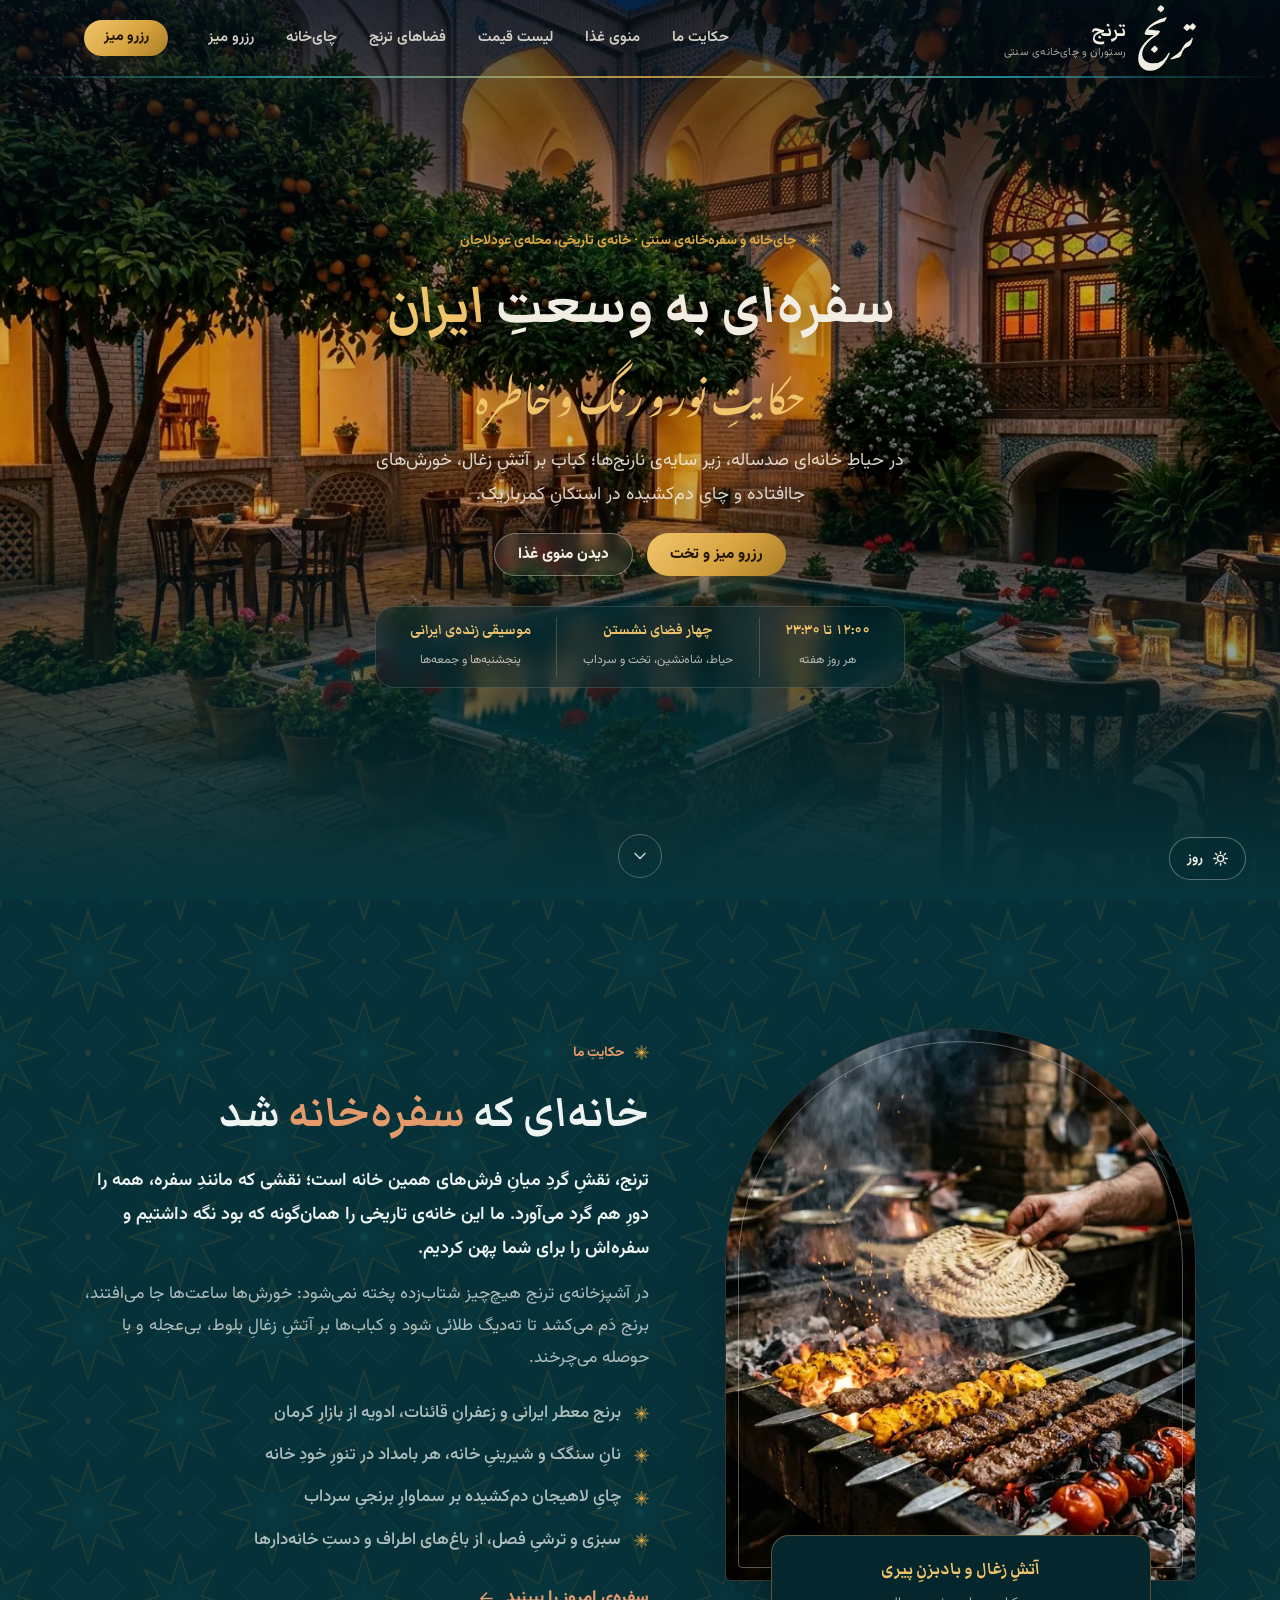
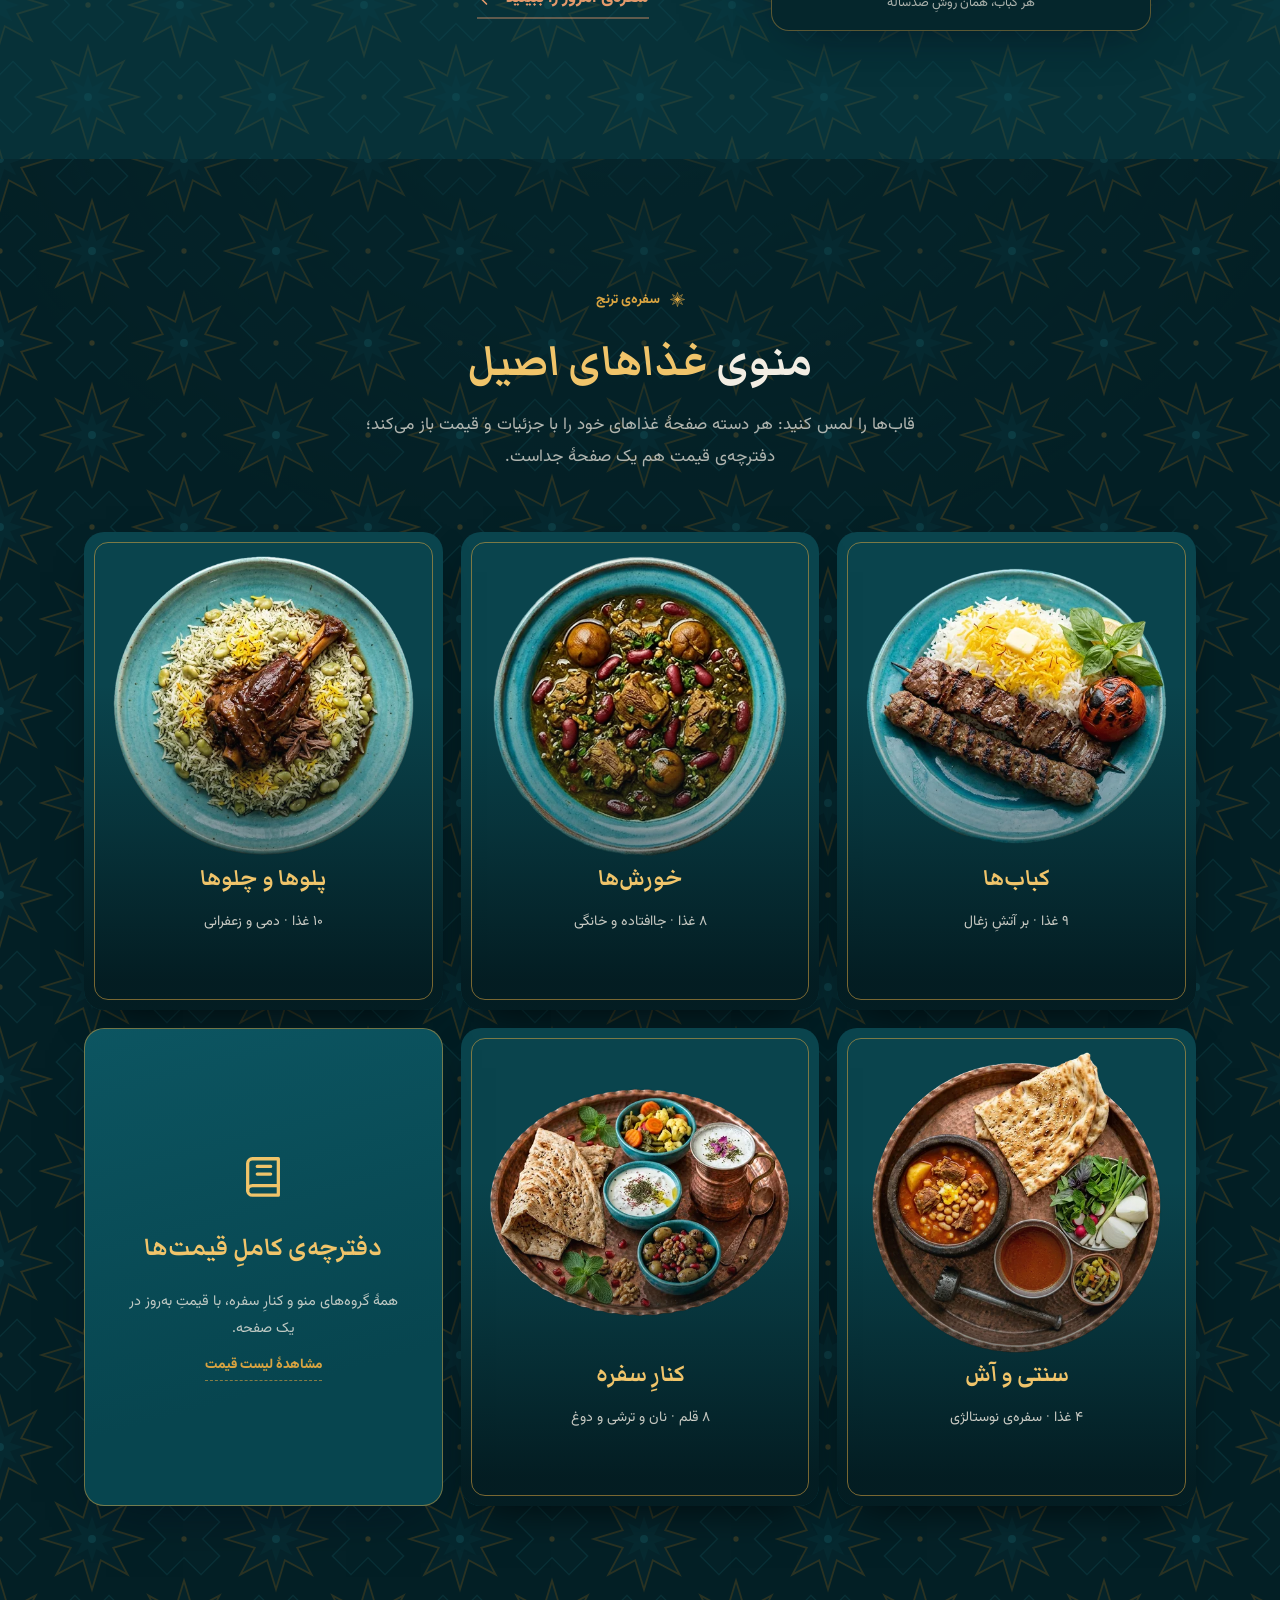
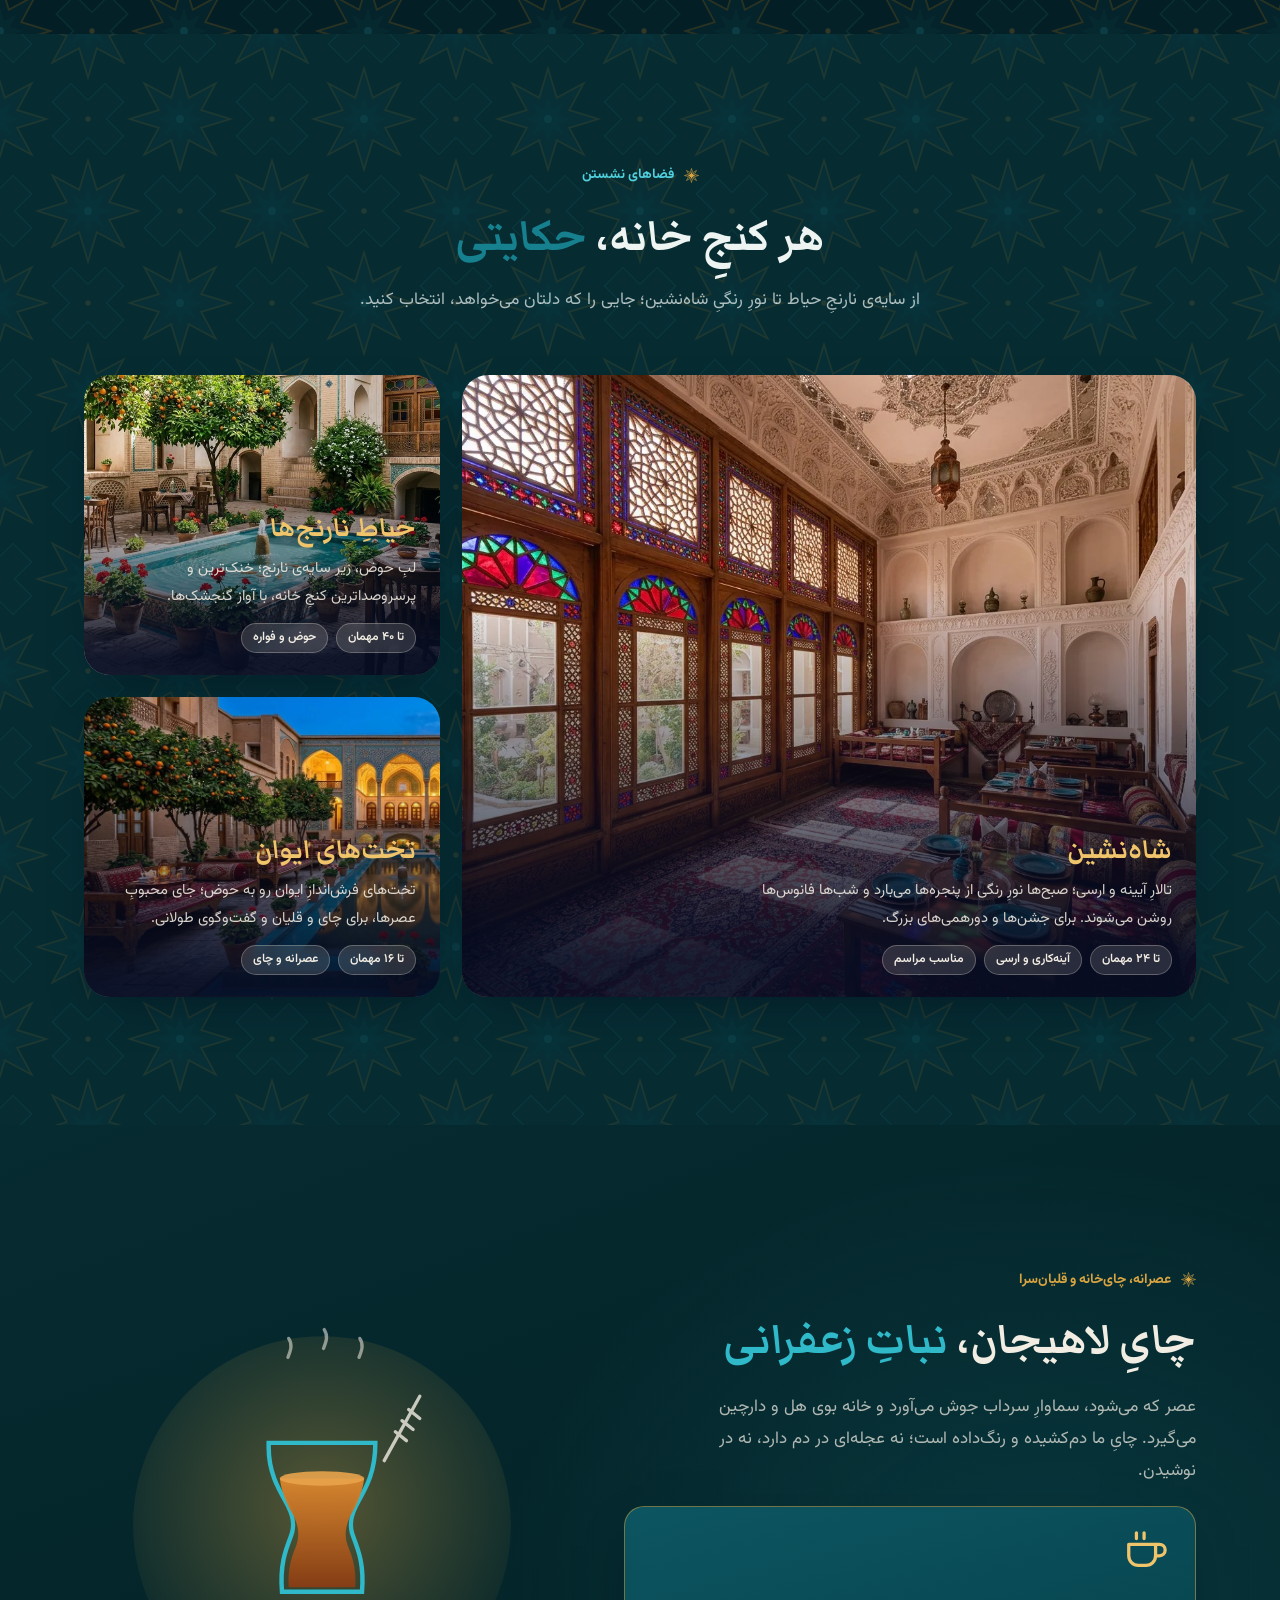
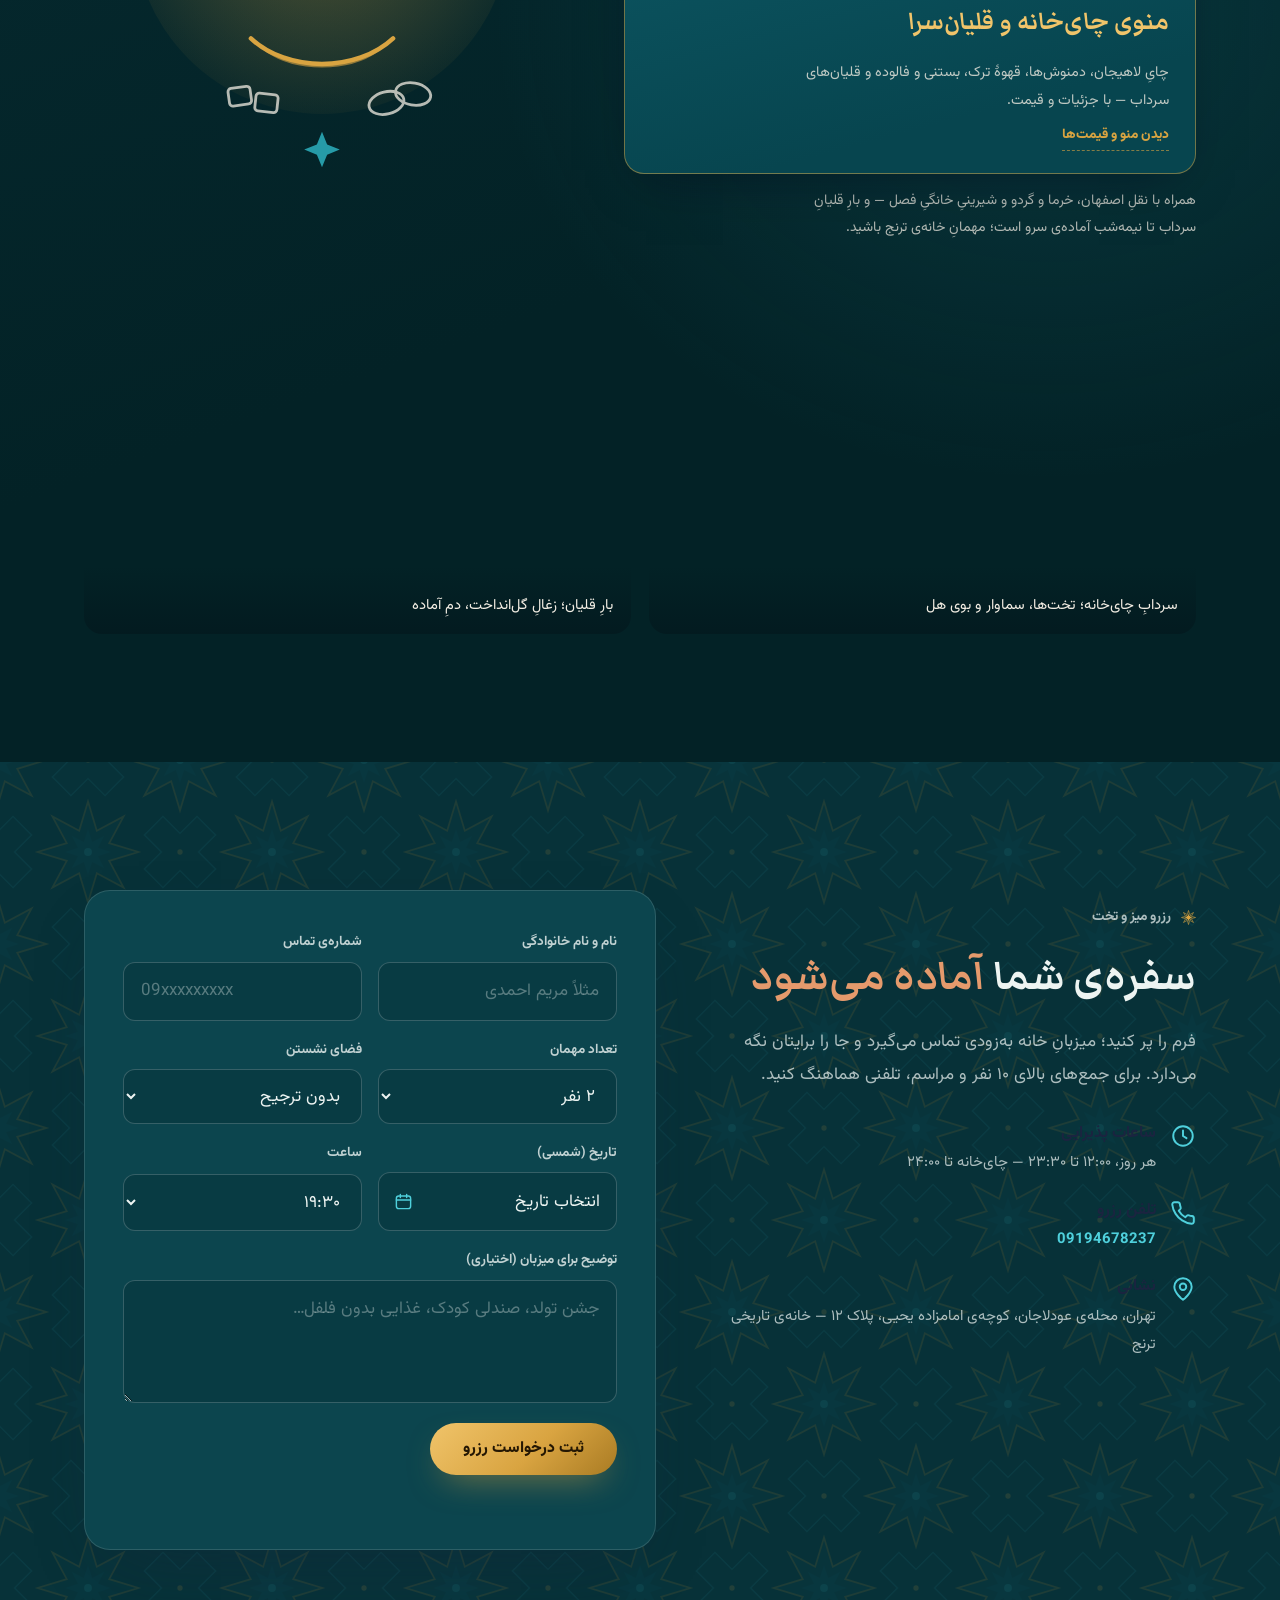
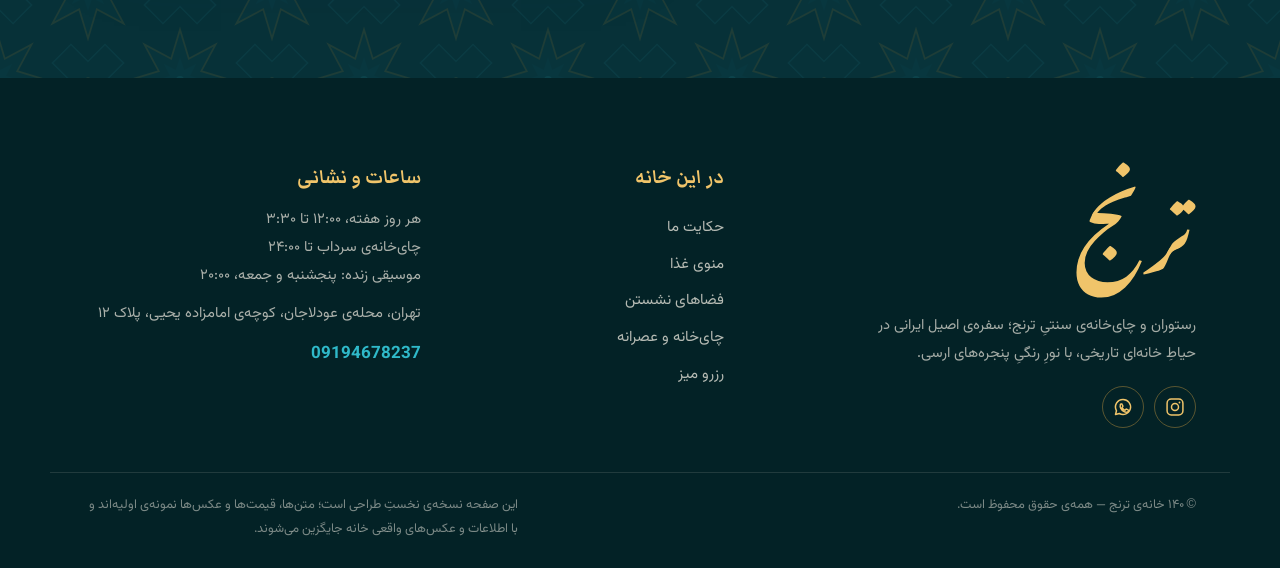
==== commit 9b7ac609: "v30: رزرو هوشمند — تاریخ فرم شمسی با گاه‌شماری ایرانی (امروز تا ۱۲۰ روز بعد)، ثبت فرم = باز شدن واتس" ====
--- a/index.html
+++ b/index.html
@@ -10,7 +10,7 @@
 <link rel="preload" href="assets/fonts/vazirmatn-var.woff2" as="font" type="font/woff2" crossorigin>
 <link rel="preload" href="assets/fonts/markazi-text-var.woff2" as="font" type="font/woff2" crossorigin>
 <link rel="preload" as="image" href="assets/img/space-courtyard-night-1200.webp" imagesrcset="assets/img/space-courtyard-night-720.webp 720w, assets/img/space-courtyard-night-1200.webp 1200w" imagesizes="100vw">
-<link rel="stylesheet" href="css/style.css?v=9">
+<link rel="stylesheet" href="css/style.css?v=10">
 </head>
 <body class="is-night">
 <script>try{if(localStorage.getItem("toranj-night")==="0")document.body.classList.remove("is-night")}catch(e){}</script>
@@ -32,7 +32,6 @@
       <a href="#reserve">رزرو میز</a>
     </nav>
     <div class="head-cta">
-      <a class="tel" href="tel:+982112345678" dir="ltr">+98&nbsp;21&nbsp;1234&nbsp;5678</a>
       <a class="btn btn-gold btn-sm" href="#reserve">رزرو میز</a>
       <button class="burger" id="burger" type="button" aria-expanded="false" aria-controls="nav" aria-label="باز و بسته کردن منو">
         <span></span><span></span><span></span>
@@ -301,7 +300,7 @@
         </li>
         <li>
           <svg viewBox="0 0 24 24" fill="none" stroke="currentColor" stroke-width="1.8" stroke-linecap="round" stroke-linejoin="round" aria-hidden="true"><path d="M22 16.9v3a2 2 0 0 1-2.2 2 19.8 19.8 0 0 1-8.6-3.1 19.5 19.5 0 0 1-6-6A19.8 19.8 0 0 1 2.1 4.2 2 2 0 0 1 4.1 2h3a2 2 0 0 1 2 1.7c.13.96.36 1.9.7 2.8a2 2 0 0 1-.45 2.1L8.1 9.9a16 16 0 0 0 6 6l1.3-1.3a2 2 0 0 1 2.1-.45c.9.34 1.84.57 2.8.7a2 2 0 0 1 1.7 2.05Z"/></svg>
-          <span><b>تلفن رزرو</b><a href="tel:+982112345678" dir="ltr">+98 21 1234 5678</a></span>
+          <span><b>تلفن رزرو</b><a href="tel:+989194678237" dir="ltr">09194678237</a></span>
         </li>
         <li>
           <svg viewBox="0 0 24 24" fill="none" stroke="currentColor" stroke-width="1.8" stroke-linecap="round" stroke-linejoin="round" aria-hidden="true"><path d="M20 10c0 6-8 12-8 12S4 16 4 10a8 8 0 0 1 16 0Z"/><circle cx="12" cy="10" r="3"/></svg>
@@ -335,7 +334,22 @@
         </label>
       </div>
       <div class="f-row">
-        <label><span>تاریخ</span><input name="date" type="date" required></label>
+        <label class="jdate-wrap"><span>تاریخ (شمسی)</span>
+          <button type="button" class="jdate-btn" id="jdateBtn" aria-haspopup="dialog" aria-expanded="false">
+            <span class="jd-txt">انتخاب تاریخ</span>
+            <svg viewBox="0 0 24 24" fill="none" stroke="currentColor" stroke-width="1.8" stroke-linecap="round" aria-hidden="true"><rect x="3" y="5" width="18" height="16" rx="3"/><path d="M8 3v4M16 3v4M3 10h18"/></svg>
+          </button>
+          <input type="hidden" name="date" id="jdateIn">
+          <div class="jcal" id="jcal" role="dialog" aria-label="گاه‌شماری شمسی" hidden>
+            <div class="jcal-head">
+              <button type="button" class="jc-nav" data-d="-1" aria-label="ماه قبل">›</button>
+              <b class="jc-title"></b>
+              <button type="button" class="jc-nav" data-d="1" aria-label="ماه بعد">‹</button>
+            </div>
+            <div class="jcal-dow"><span>ش</span><span>ی</span><span>د</span><span>س</span><span>چ</span><span>پ</span><span>ج</span></div>
+            <div class="jcal-grid"></div>
+          </div>
+        </label>
         <label><span>ساعت</span>
           <select name="time">
             <option>۱۲:۰۰</option><option>۱۳:۳۰</option><option>۱۵:۰۰</option><option>۱۶:۳۰</option>
@@ -360,8 +374,7 @@
       <p>رستوران و چای‌خانه‌ی سنتیِ ترنج؛ سفره‌ی اصیل ایرانی در حیاطِ خانه‌ای تاریخی، با نورِ رنگیِ پنجره‌های ارسی.</p>
       <div class="socials">
         <a href="#" aria-label="اینستاگرام ترنج"><svg viewBox="0 0 24 24" fill="none" stroke="currentColor" stroke-width="1.8" stroke-linecap="round" stroke-linejoin="round" aria-hidden="true"><rect x="2.5" y="2.5" width="19" height="19" rx="5"/><circle cx="12" cy="12" r="4.2"/><circle cx="17.4" cy="6.6" r="1.1" fill="currentColor" stroke="none"/></svg></a>
-        <a href="#" aria-label="کانال تلگرام ترنج"><svg viewBox="0 0 24 24" fill="none" stroke="currentColor" stroke-width="1.8" stroke-linecap="round" stroke-linejoin="round" aria-hidden="true"><path d="M21.5 4.5 2.8 11.7l5.4 1.9M21.5 4.5 18.6 19l-6.4-4.2M21.5 4.5 8.2 13.6m0 0v5l3-2.6"/></svg></a>
-        <a href="#" aria-label="واتس‌اپ ترنج"><svg viewBox="0 0 24 24" fill="none" stroke="currentColor" stroke-width="1.8" stroke-linecap="round" stroke-linejoin="round" aria-hidden="true"><path d="M12 3a9 9 0 0 0-7.8 13.5L3 21l4.6-1.2A9 9 0 1 0 12 3Z"/><path d="M8.8 9.2c.3-.7.6-.7 1-.7h.6c.2 0 .5 0 .7.6l.7 1.7c.1.3 0 .6-.2.8l-.6.7c-.2.2-.2.5 0 .8a7 7 0 0 0 3 2.6c.3.1.6.1.8-.1l.7-.8c.2-.2.5-.3.8-.2l1.8.8c.5.2.5.5.5.7v.7c0 .4-.1.8-.8 1.1-3.4 1.5-7-1.6-8.6-4.6-.6-1.2-.8-2.4-.4-3.1Z"/></svg></a>
+        <a href="https://wa.me/989194678237?text=%D8%B3%D9%84%D8%A7%D9%85%D8%8C%20%D8%A7%D8%B2%20%D8%B3%D8%A7%DB%8C%D8%AA%20%D8%AA%D8%B1%D9%86%D8%AC%20%D9%BE%DB%8C%D8%A7%D9%85%20%D9%85%DB%8C%E2%80%8C%D8%AF%D9%85." target="_blank" rel="noopener" aria-label="واتس‌اپ ترنج: سلام، از سایت ترنج پیام می‌دم."><svg viewBox="0 0 24 24" fill="none" stroke="currentColor" stroke-width="1.8" stroke-linecap="round" stroke-linejoin="round" aria-hidden="true"><path d="M12 3a9 9 0 0 0-7.8 13.5L3 21l4.6-1.2A9 9 0 1 0 12 3Z"/><path d="M8.8 9.2c.3-.7.6-.7 1-.7h.6c.2 0 .5 0 .7.6l.7 1.7c.1.3 0 .6-.2.8l-.6.7c-.2.2-.2.5 0 .8a7 7 0 0 0 3 2.6c.3.1.6.1.8-.1l.7-.8c.2-.2.5-.3.8-.2l1.8.8c.5.2.5.5.5.7v.7c0 .4-.1.8-.8 1.1-3.4 1.5-7-1.6-8.6-4.6-.6-1.2-.8-2.4-.4-3.1Z"/></svg></a>
       </div>
     </div>
     <nav class="foot-nav" aria-label="پیوندهای پابرگ">
@@ -376,7 +389,7 @@
       <h3>ساعات و نشانی</h3>
       <p>هر روز هفته، ۱۲:۰۰ تا ۳:۳۰<br>چای‌خانه‌ی سرداب تا ۲۴:۰۰<br>موسیقی زنده: پنجشنبه و جمعه، ۲۰:۰۰</p>
       <p>تهران، محله‌ی عودلاجان، کوچه‌ی امامزاده یحیی، پلاک ۱۲</p>
-      <a href="tel:+982112345678" dir="ltr">+98 21 1234 5678</a>
+      <a href="tel:+989194678237" dir="ltr">09194678237</a>
     </div>
   </div>
   <div class="wrap foot-base">
@@ -401,6 +414,6 @@
   </svg>
 </button>
 
-<script src="js/main.js?v=7"></script>
+<script src="js/main.js?v=8"></script>
 </body>
 </html>
--- a/css/style.css
+++ b/css/style.css
@@ -923,3 +923,37 @@
   /* گذار روز/شب حتی با «کاهش حرکتِ» سیستم هم آرام می‌ماند: فقط محوِ نور است، نه جابه‌جایی */
   .lay-night, .hero-veil { transition-duration: 6s !important; }
 }
+
+/* ---------- گاه‌شماری شمسی فرم رزرو ---------- */
+.jdate-wrap { position: relative; }
+.jdate-btn {
+  display: flex; align-items: center; justify-content: space-between; gap: 10px; width: 100%;
+  background: var(--field); color: var(--on-light); border: 1px solid var(--field-br);
+  border-radius: 12px; padding: .72em .9em; font: inherit; cursor: pointer; text-align: start;
+  transition: border-color .2s, box-shadow .2s, background-color var(--theme-t) var(--theme-e), color var(--theme-t) var(--theme-e);
+}
+.jdate-btn svg { width: 19px; height: 19px; color: var(--accent-cool); flex: none; }
+.jdate-btn:focus-visible { border-color: var(--gold); box-shadow: 0 0 0 4px rgb(217 164 65 / .22); }
+.jcal {
+  position: absolute; top: calc(100% + 8px); inset-inline: 0; z-index: 65;
+  background: var(--card); border: 1px solid var(--field-br); border-radius: 16px;
+  box-shadow: 0 24px 60px -18px rgb(0 0 0 / .5); padding: 12px;
+}
+.jcal-head { display: flex; align-items: center; justify-content: space-between; margin-bottom: 8px; }
+.jc-title { font-family: var(--f-disp); font-size: 1.05rem; color: var(--on-light); }
+.jc-nav {
+  width: 32px; height: 32px; border-radius: 50%; border: 1px solid var(--field-br);
+  background: none; color: var(--on-light); cursor: pointer; font-size: 1.05rem; line-height: 1;
+}
+.jc-nav:hover { border-color: var(--gold); color: var(--gold-deep); }
+.jcal-dow, .jcal-grid { display: grid; grid-template-columns: repeat(7, 1fr); gap: 2px; }
+.jcal-dow span { text-align: center; font-size: .72rem; color: var(--on-light-soft); padding: 4px 0; }
+.jcal-grid button {
+  aspect-ratio: 1; border: 0; border-radius: 10px; background: none; color: var(--on-light);
+  font-size: .85rem; cursor: pointer; font-family: inherit;
+}
+.jcal-grid button:hover:not(:disabled) { background: rgb(23 128 143 / .14); }
+.jcal-grid button:disabled { opacity: .28; cursor: default; }
+.jcal-grid button.is-today { box-shadow: inset 0 0 0 1px var(--accent-cool); }
+.jcal-grid button.is-sel { background: var(--gold); color: #241703; font-weight: 700; }
+.form-note a { color: inherit; font-weight: 700; border-bottom: 1px dashed currentColor; }
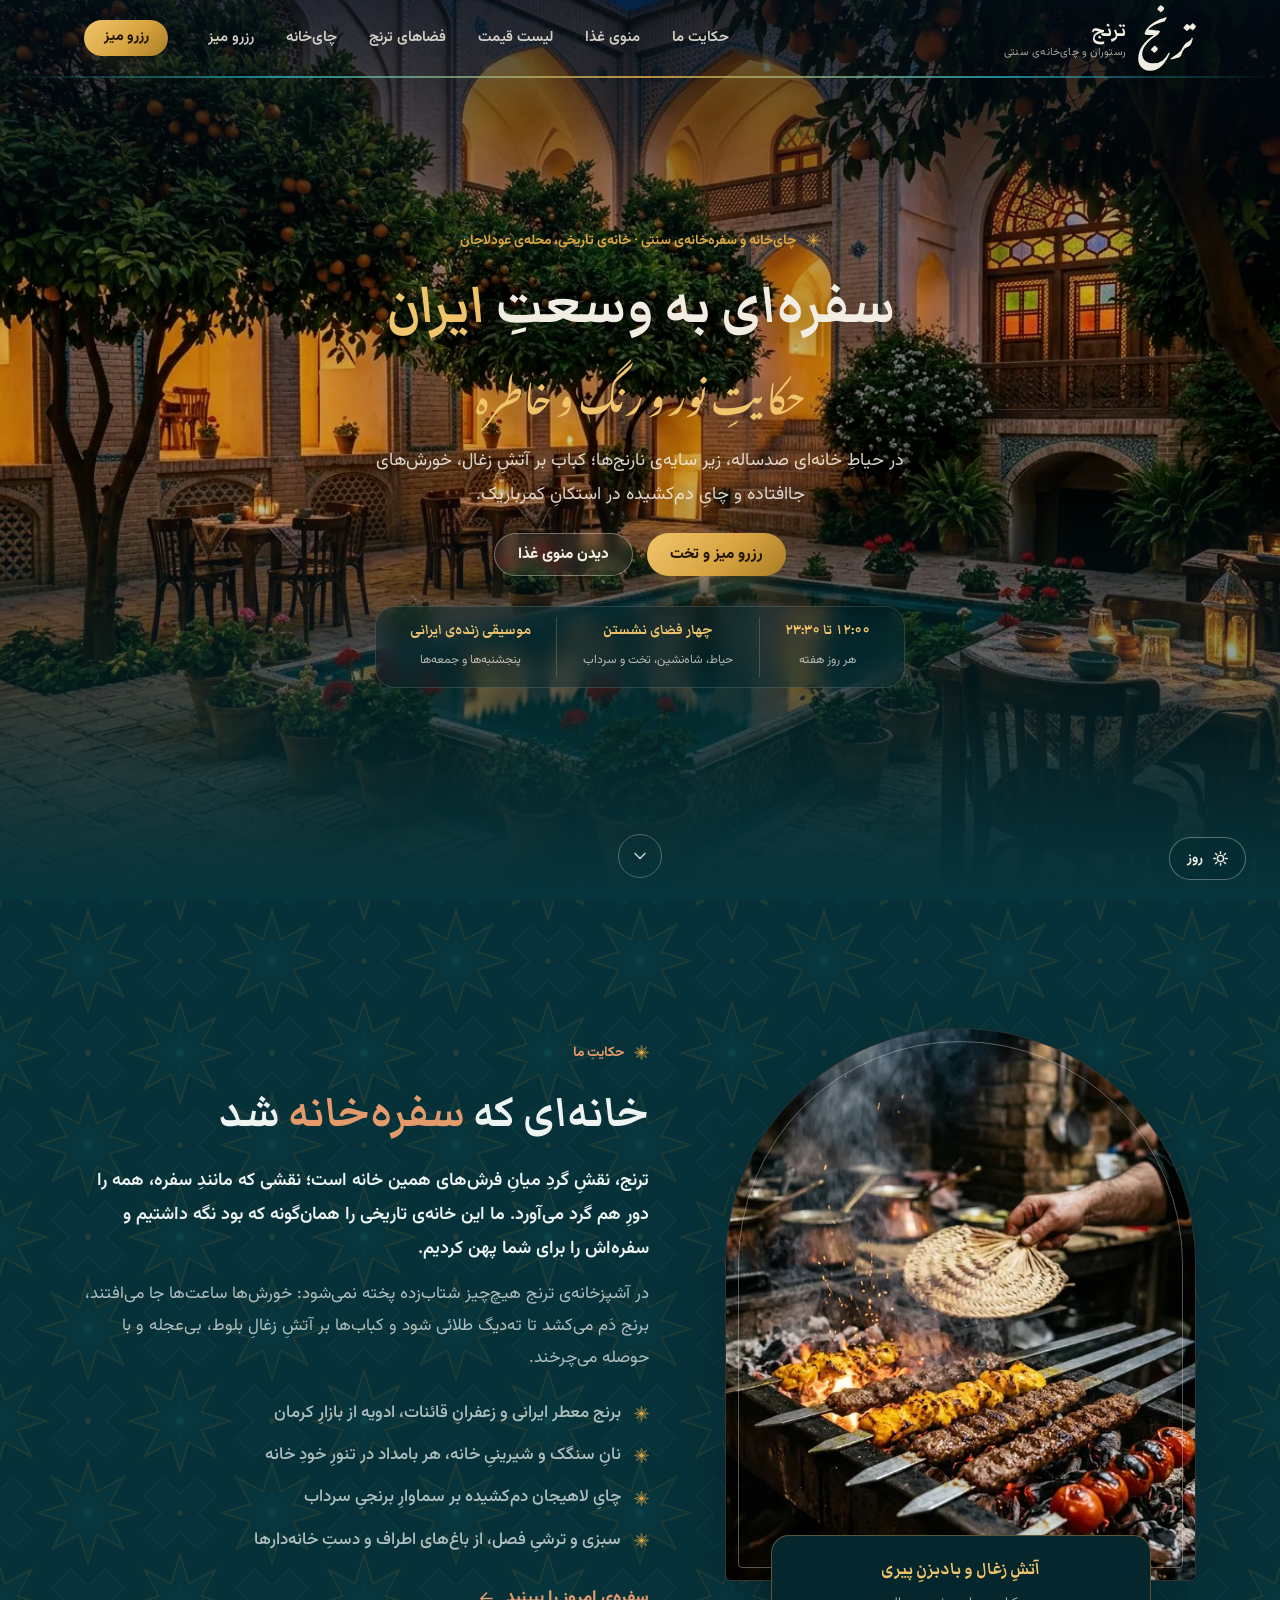
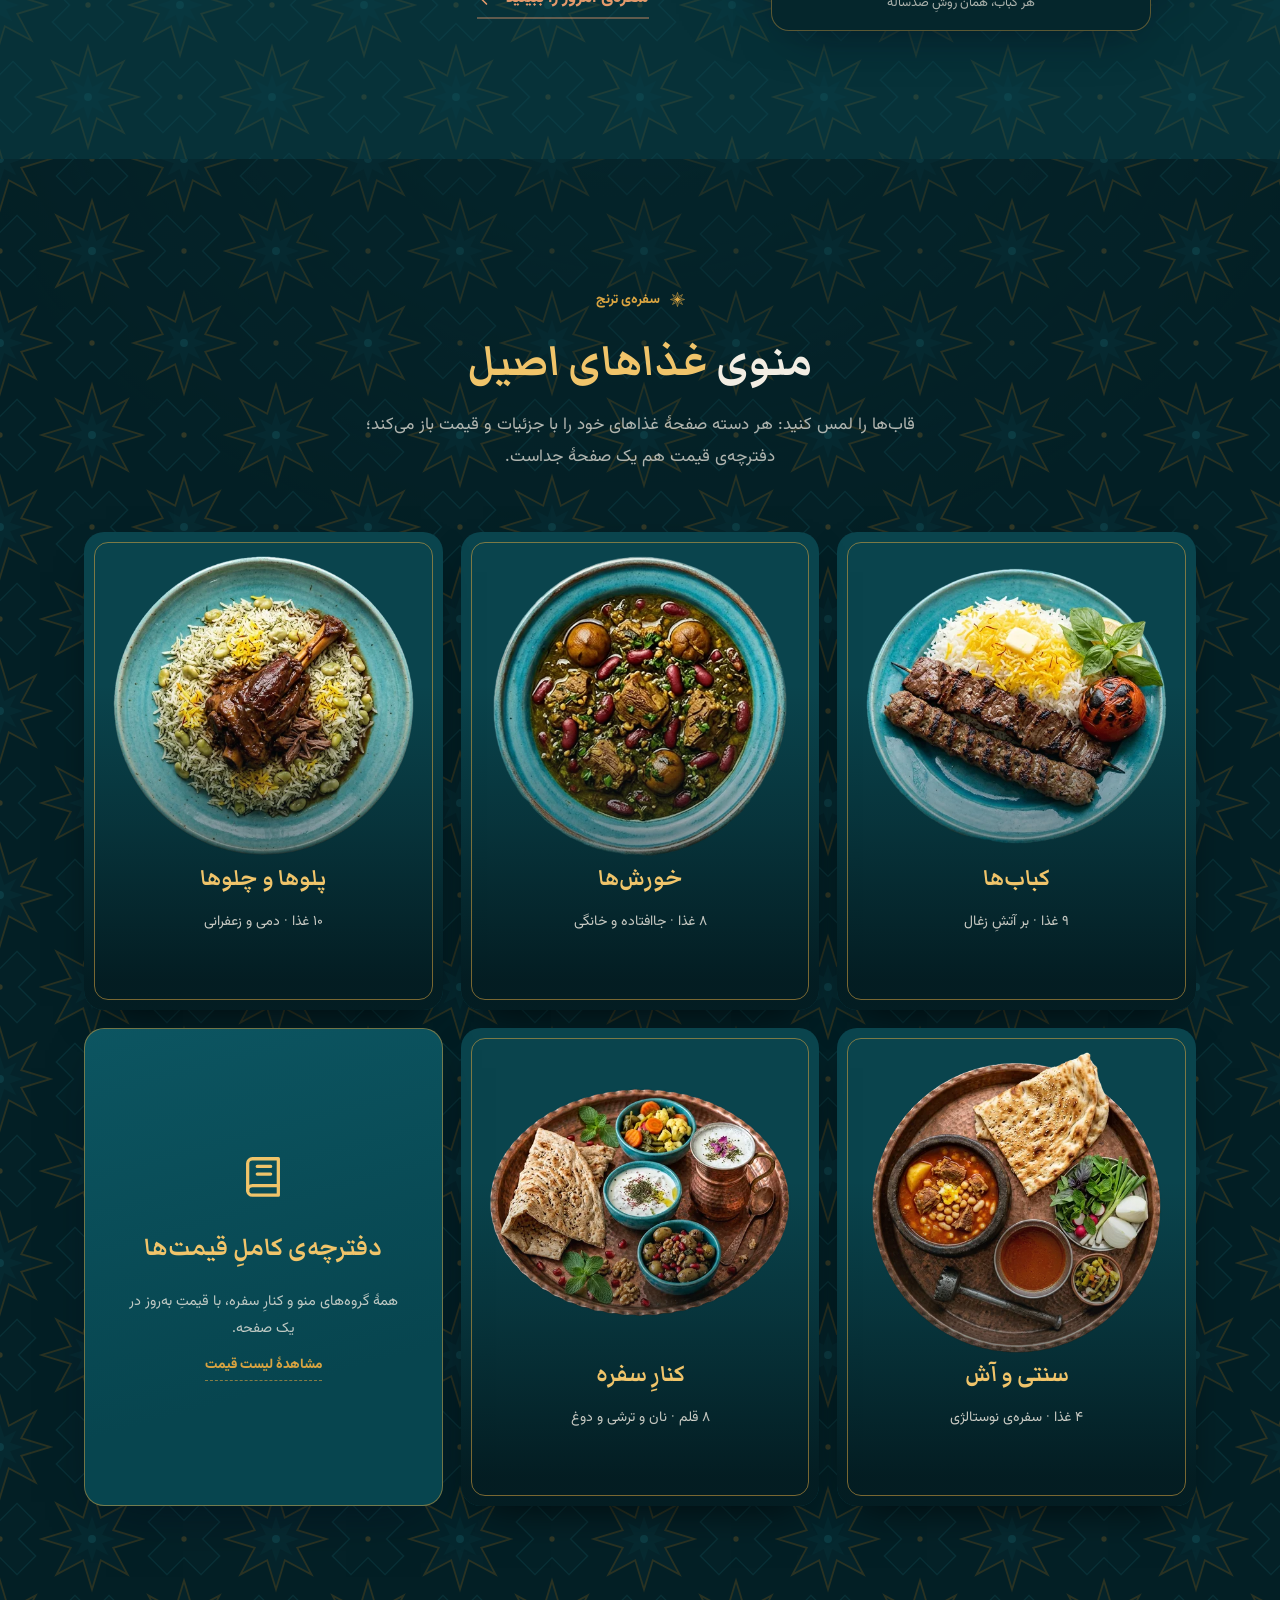
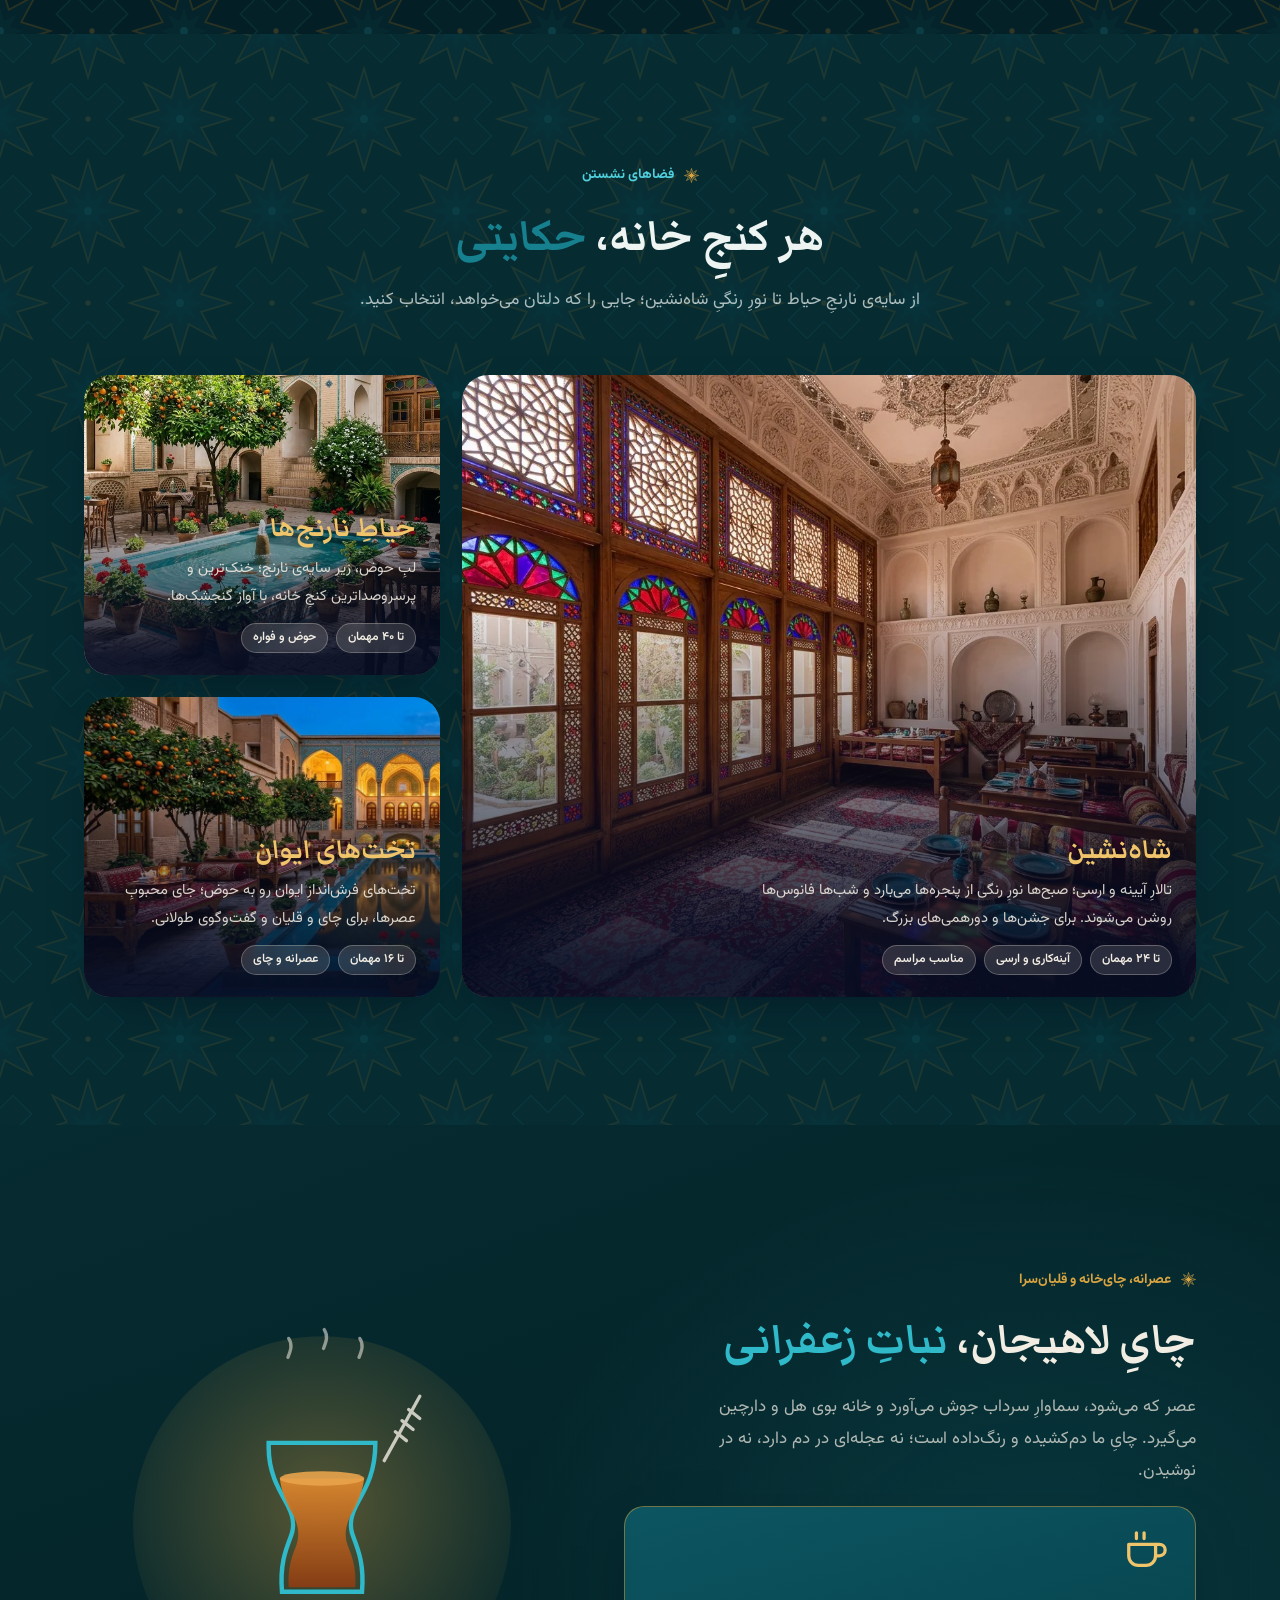
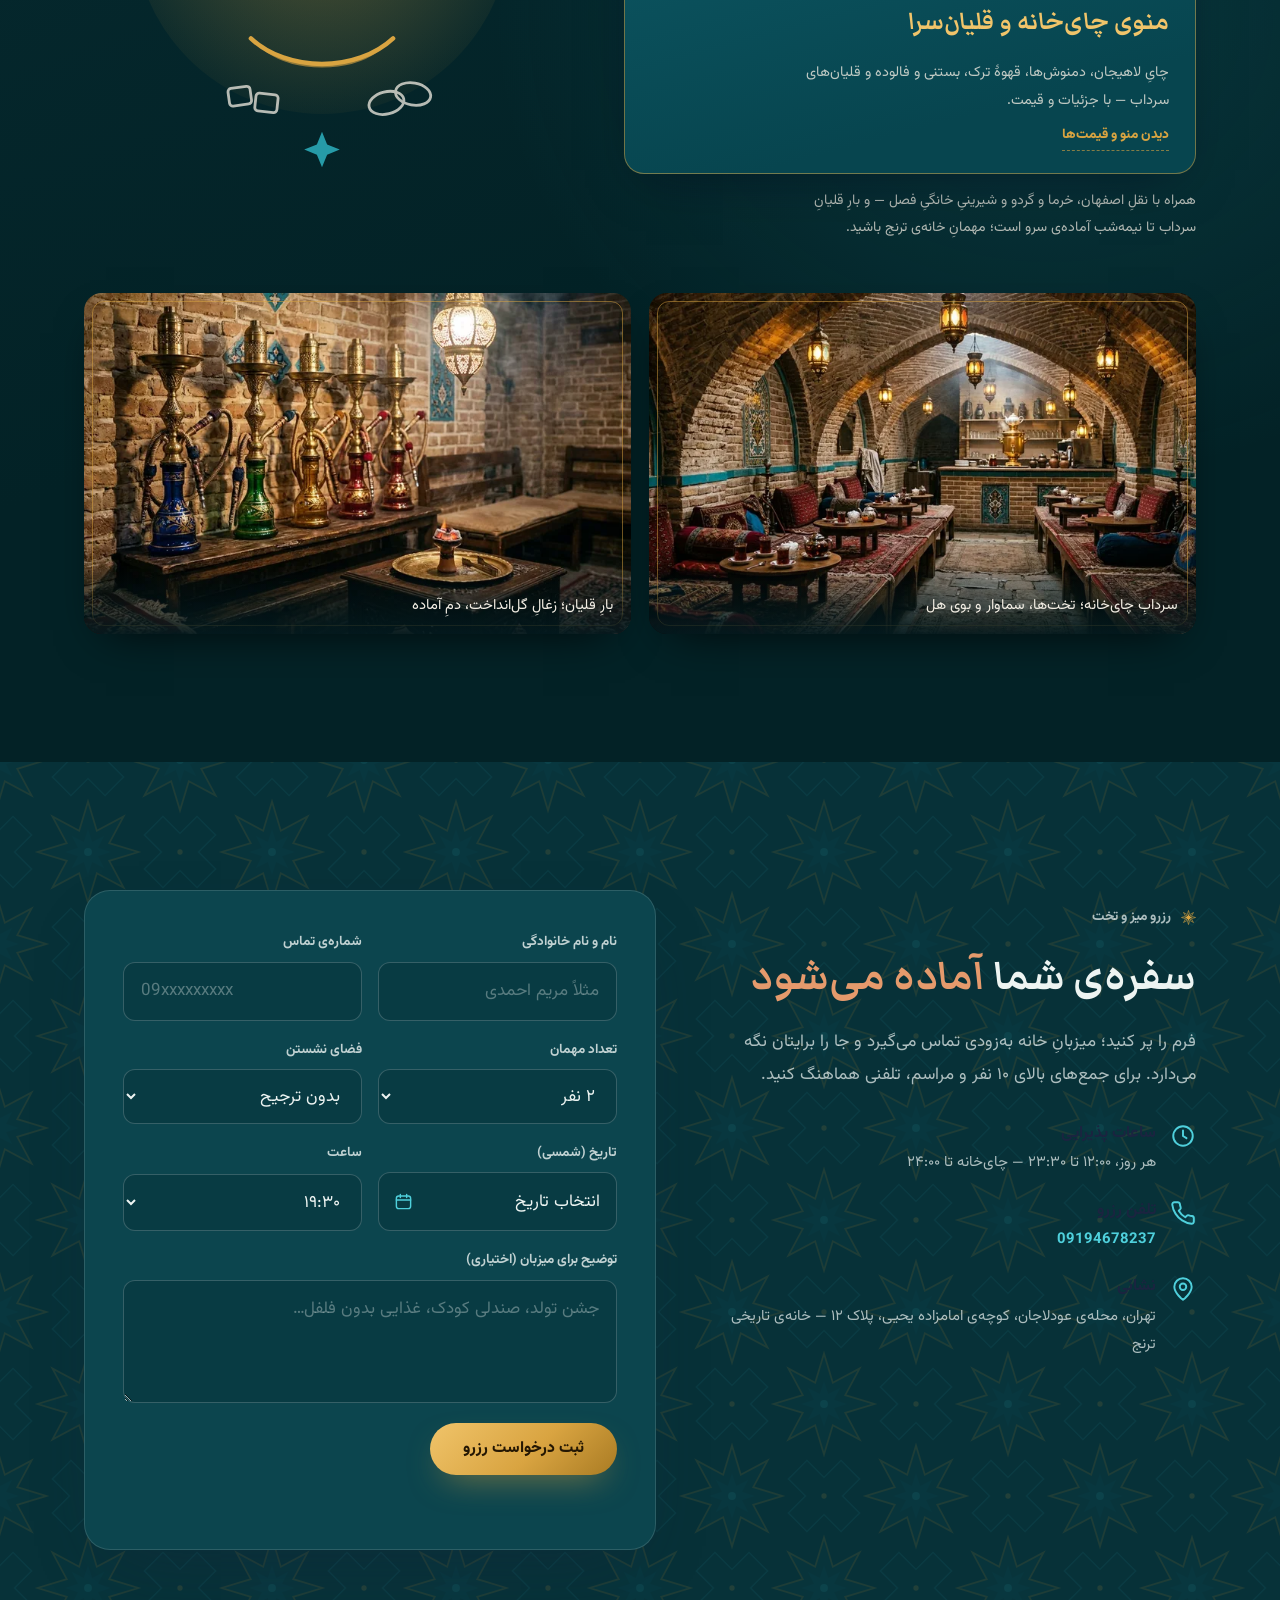
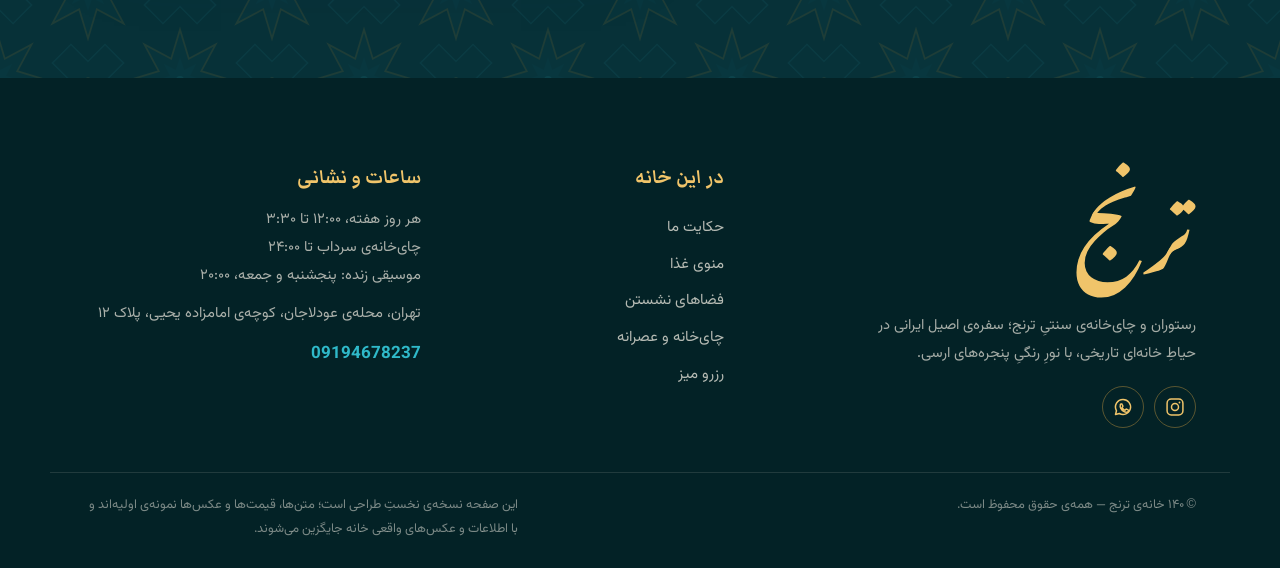
==== commit 9d5cde77: "v31: اصلاح لایهٔ شب روی نوار عکس‌های چای‌خانه — عکس سرداب و بار قلیان دوباره در حالت شب دیده می‌شوند" ====
--- a/index.html
+++ b/index.html
@@ -10,7 +10,7 @@
 <link rel="preload" href="assets/fonts/vazirmatn-var.woff2" as="font" type="font/woff2" crossorigin>
 <link rel="preload" href="assets/fonts/markazi-text-var.woff2" as="font" type="font/woff2" crossorigin>
 <link rel="preload" as="image" href="assets/img/space-courtyard-night-1200.webp" imagesrcset="assets/img/space-courtyard-night-720.webp 720w, assets/img/space-courtyard-night-1200.webp 1200w" imagesizes="100vw">
-<link rel="stylesheet" href="css/style.css?v=10">
+<link rel="stylesheet" href="css/style.css?v=11">
 </head>
 <body class="is-night">
 <script>try{if(localStorage.getItem("toranj-night")==="0")document.body.classList.remove("is-night")}catch(e){}</script>
--- a/css/style.css
+++ b/css/style.css
@@ -854,7 +854,7 @@
 @media (max-width: 700px){ .totop{ width: 54px; height: 54px; left: 1rem; bottom: 1rem; } }
 
 /* ---------- نوار عکس‌های چای‌خانه و بار قلیان ---------- */
-.tea-photos { display: grid; grid-template-columns: 1fr 1fr; gap: 18px; margin-top: clamp(30px, 4vw, 54px); }
+.tea-photos { position: relative; z-index: 2; display: grid; grid-template-columns: 1fr 1fr; gap: 18px; margin-top: clamp(30px, 4vw, 54px); }
 .tea-photos figure {
   position: relative; margin: 0; border-radius: 18px; overflow: hidden;
   box-shadow: 0 18px 44px -22px rgb(0 0 0 / .85);
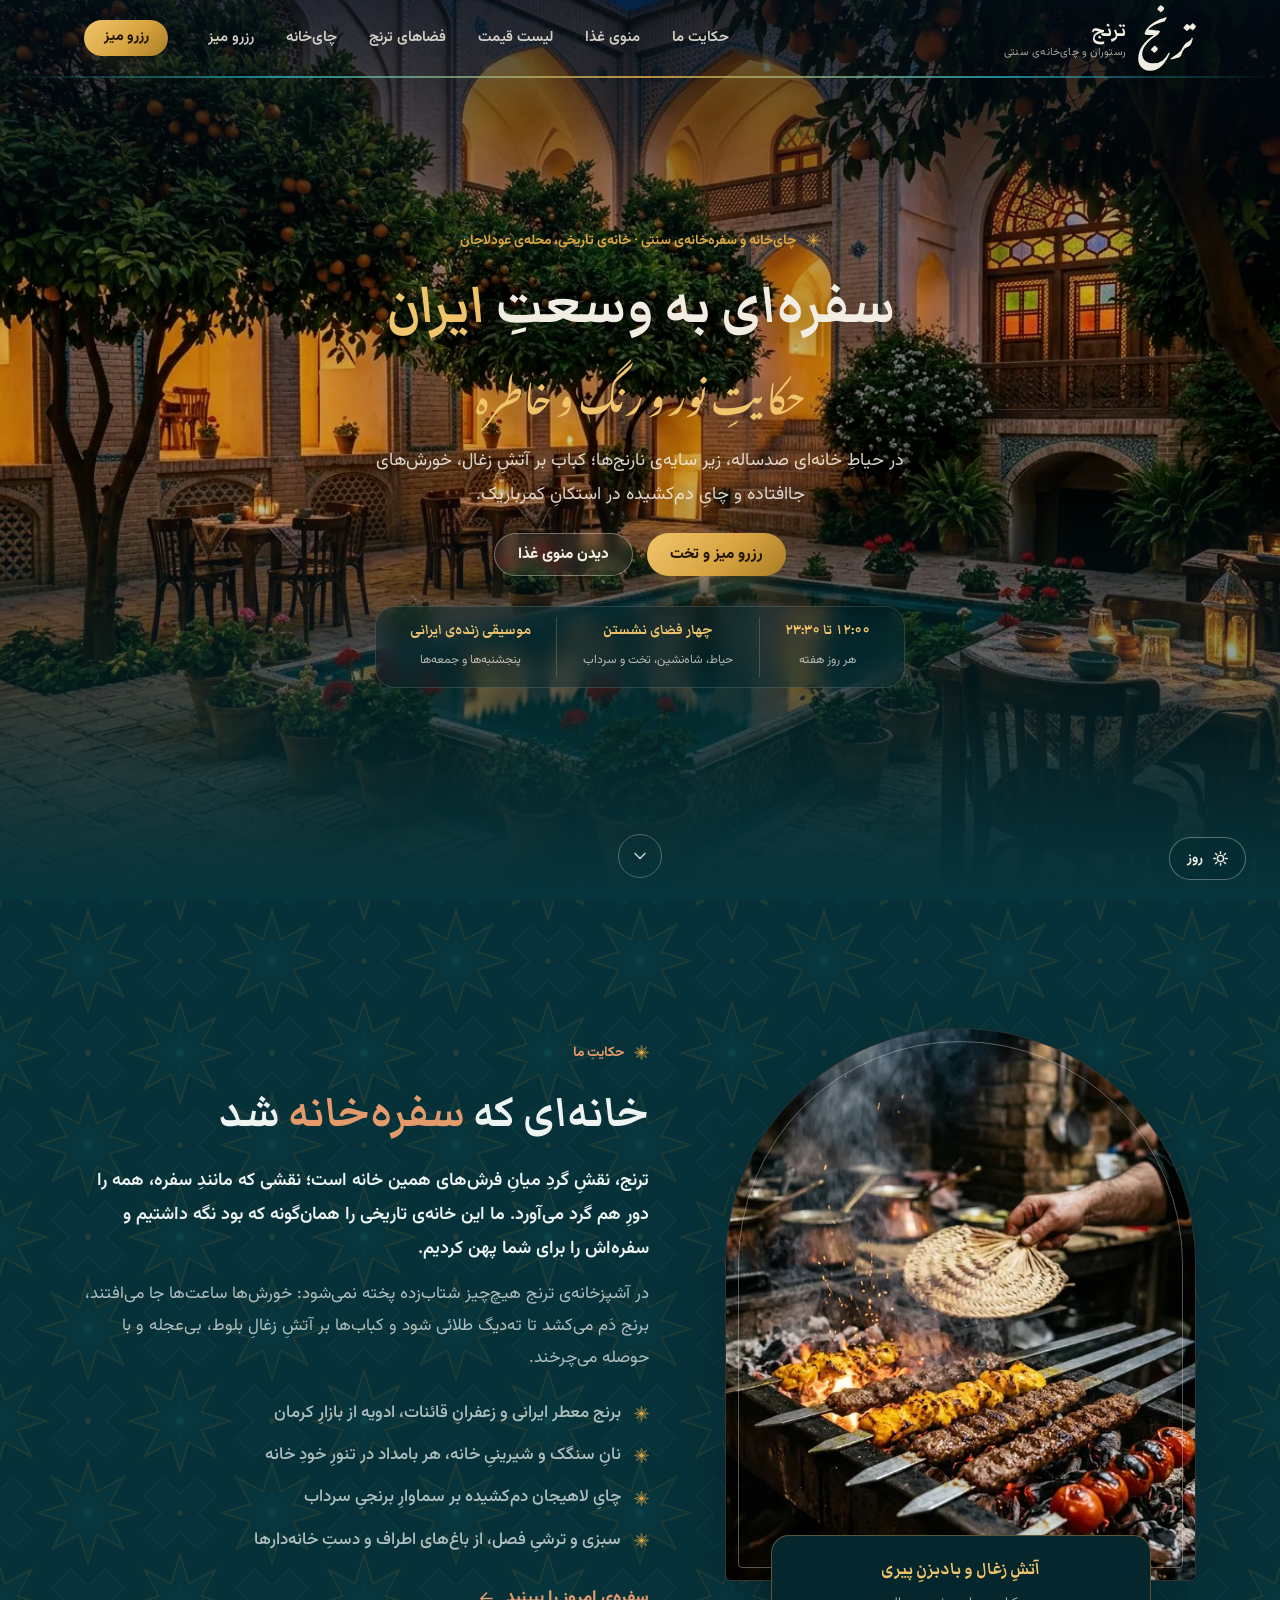
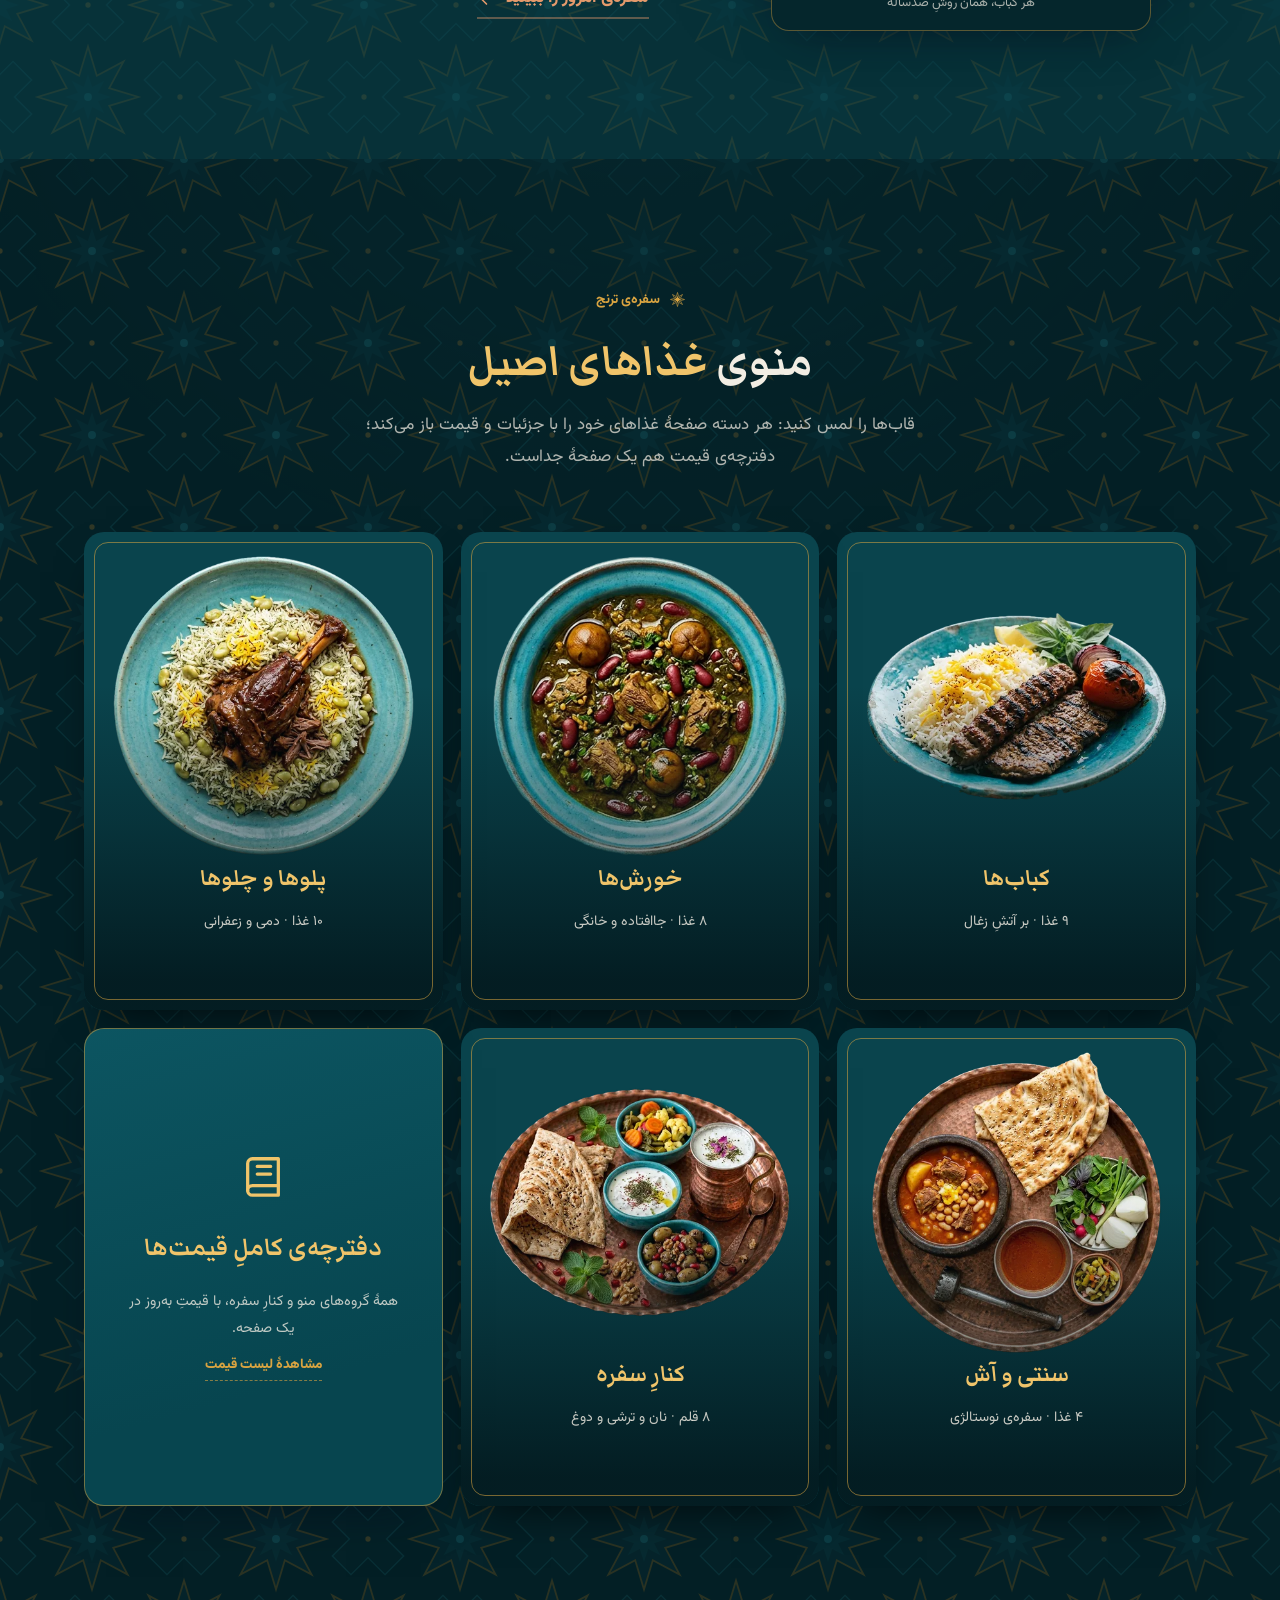
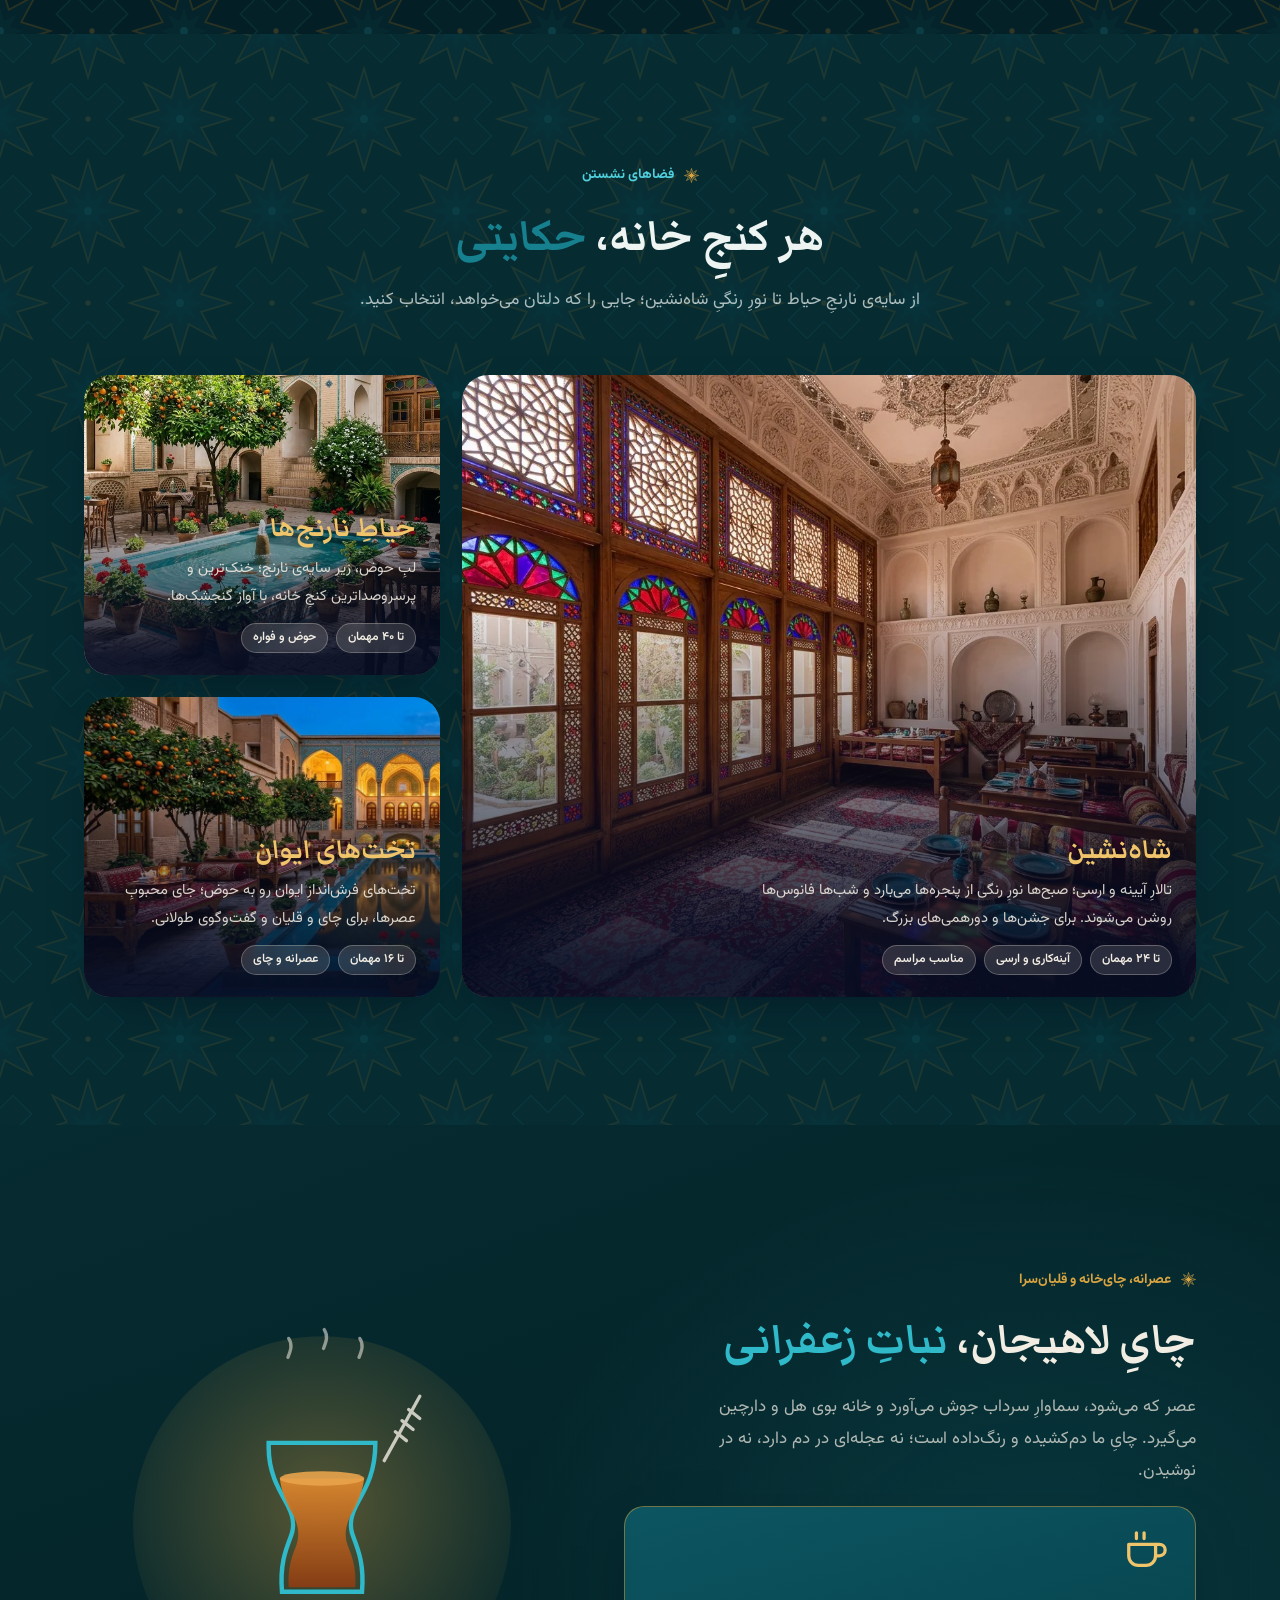
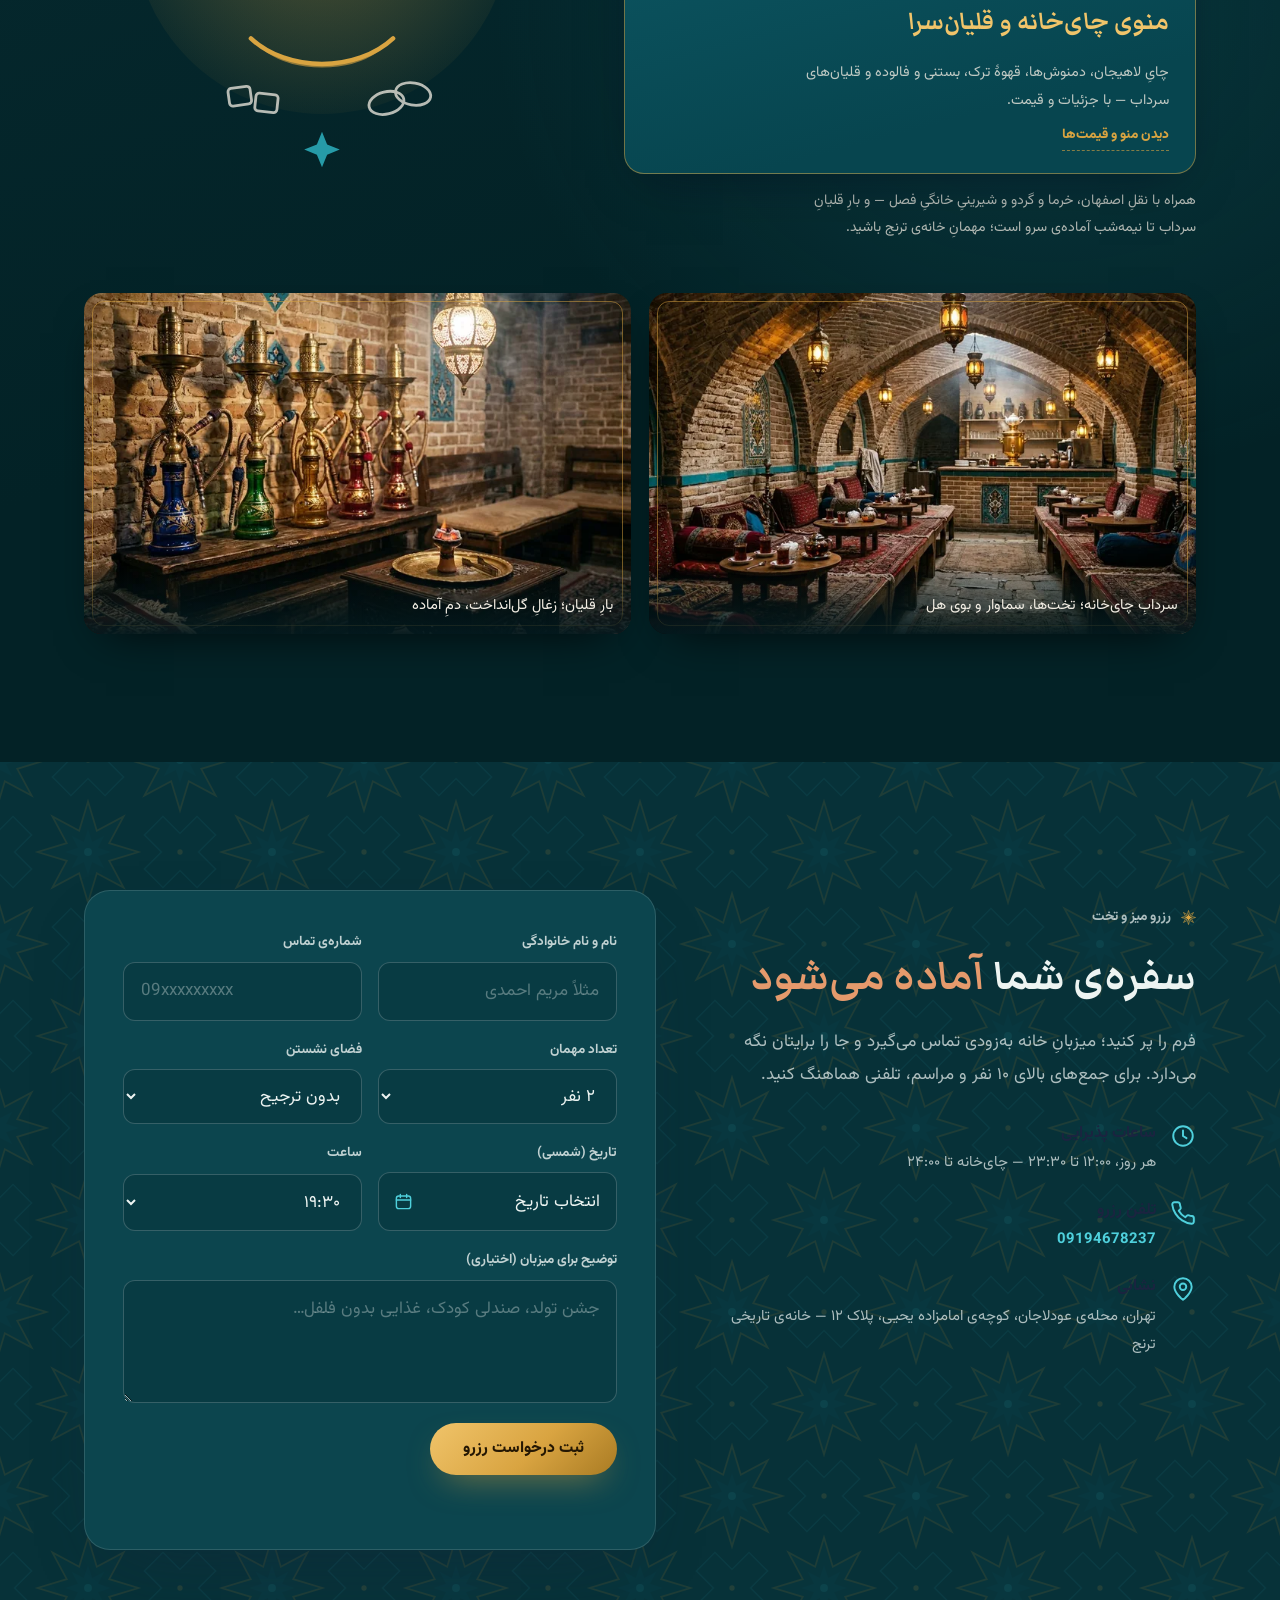
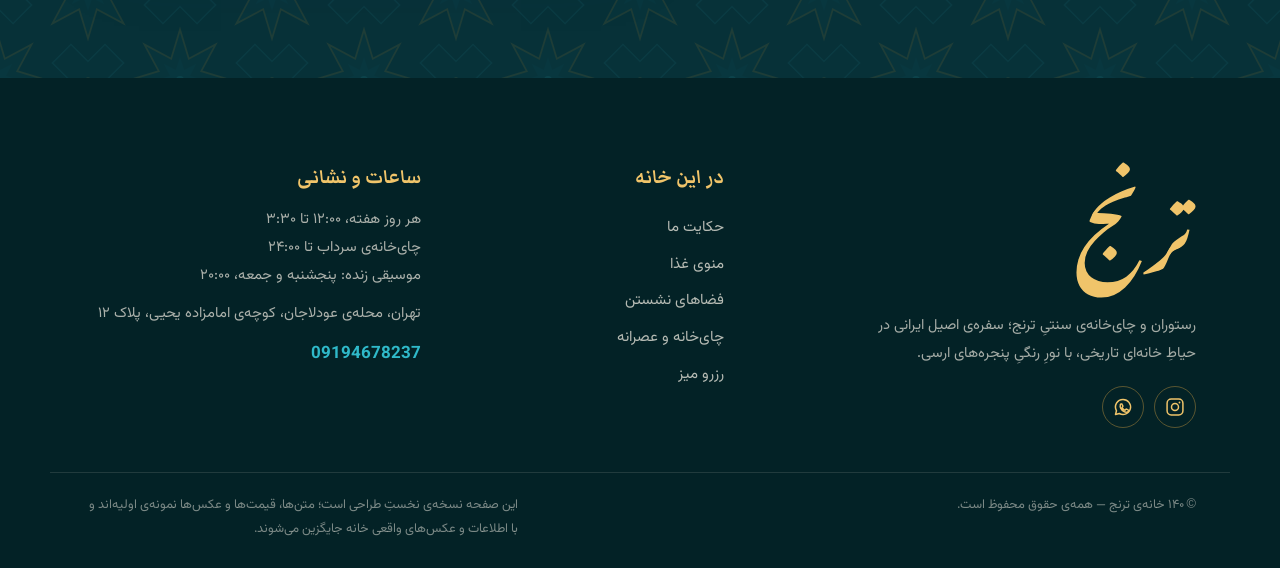
==== commit 9f4134e1: "v34: عکس‌های طبیعیِ کباب‌ها — هر ۹ کباب با نور طبیعی پنجره، بافت واقعی و بخار ملایم، روی سفال فیروزه" ====
--- a/index.html
+++ b/index.html
@@ -10,7 +10,7 @@
 <link rel="preload" href="assets/fonts/vazirmatn-var.woff2" as="font" type="font/woff2" crossorigin>
 <link rel="preload" href="assets/fonts/markazi-text-var.woff2" as="font" type="font/woff2" crossorigin>
 <link rel="preload" as="image" href="assets/img/space-courtyard-night-1200.webp" imagesrcset="assets/img/space-courtyard-night-720.webp 720w, assets/img/space-courtyard-night-1200.webp 1200w" imagesizes="100vw">
-<link rel="stylesheet" href="css/style.css?v=11">
+<link rel="stylesheet" href="css/style.css?v=12">
 </head>
 <body class="is-night">
 <script>try{if(localStorage.getItem("toranj-night")==="0")document.body.classList.remove("is-night")}catch(e){}</script>
@@ -123,8 +123,8 @@
 
     <div class="wrap menu-cats" id="menuCats" aria-label="دسته‌های منو">
     <a class="cat-tile reveal" href="menu.html#kabab">
-      <img src="assets/img/dish-soltani-480.webp?v=29"
-           srcset="assets/img/dish-soltani-480.webp?v=29 480w, assets/img/dish-soltani-880.webp?v=29 880w"
+      <img src="assets/img/dish-soltani-480.webp?v=35"
+           srcset="assets/img/dish-soltani-480.webp?v=35 480w, assets/img/dish-soltani-880.webp?v=35 880w"
            sizes="(max-width: 560px) 92vw, (max-width: 1020px) 46vw, 300px"
            alt="کباب‌ها: کباب‌های زغالی خانه بر چلوی زعفرانی" loading="lazy">
       <span class="cat-txt"><b>کباب‌ها</b><i>۹ غذا · بر آتشِ زغال</i><em>دیدن همه‌ی غذاها</em></span>
@@ -144,8 +144,8 @@
       <span class="cat-txt"><b>پلوها و چلوها</b><i>۱۰ غذا · دمی و زعفرانی</i><em>دیدن همه‌ی غذاها</em></span>
     </a>
     <a class="cat-tile reveal" href="menu.html#sonnati">
-      <img src="assets/img/dish-dizi-480.webp"
-           srcset="assets/img/dish-dizi-480.webp 480w, assets/img/dish-dizi-880.webp 880w"
+      <img src="assets/img/dish-dizi-480.webp?v=33"
+           srcset="assets/img/dish-dizi-480.webp?v=33 480w, assets/img/dish-dizi-880.webp?v=33 880w"
            sizes="(max-width: 560px) 92vw, (max-width: 1020px) 46vw, 300px"
            alt="سنتی و آش: دیزی و آش‌های نوستالژی" loading="lazy">
       <span class="cat-txt"><b>سنتی و آش</b><i>۴ غذا · سفره‌ی نوستالژی</i><em>دیدن همه‌ی غذاها</em></span>
--- a/css/style.css
+++ b/css/style.css
@@ -666,14 +666,14 @@
   .nav {
     position: fixed; inset: 0; z-index: 70;
     background: rgb(3 34 38 / .96); backdrop-filter: blur(18px);
-    flex-direction: column; align-items: center; justify-content: flex-start; gap: 6px;
-    overflow-y: auto; padding: calc(var(--head-h) + 3vh) 20px 6vh;
+    flex-direction: column; align-items: center; justify-content: flex-start; gap: 2px;
+    overflow-y: auto; padding: calc(var(--head-h) + 2vh) 20px 4vh;
     opacity: 0; visibility: hidden; transition: opacity .35s, visibility .35s;
   }
   .nav a:first-child { margin-top: auto; }
   .nav a:last-child { margin-bottom: auto; }
   .nav.is-open { opacity: 1; visibility: visible; }
-  .nav a { font-family: var(--f-disp); font-size: 1.9rem; padding: 10px 26px; }
+  .nav a { font-family: var(--f-disp); font-size: clamp(1.12rem, 4.4vw, 1.45rem); padding: 6px 18px; }
   .burger {
     display: flex; flex-direction: column; align-items: center; justify-content: center; gap: 5px; z-index: 75;
     width: 44px; height: 44px; background: rgb(242 237 227 / .08);
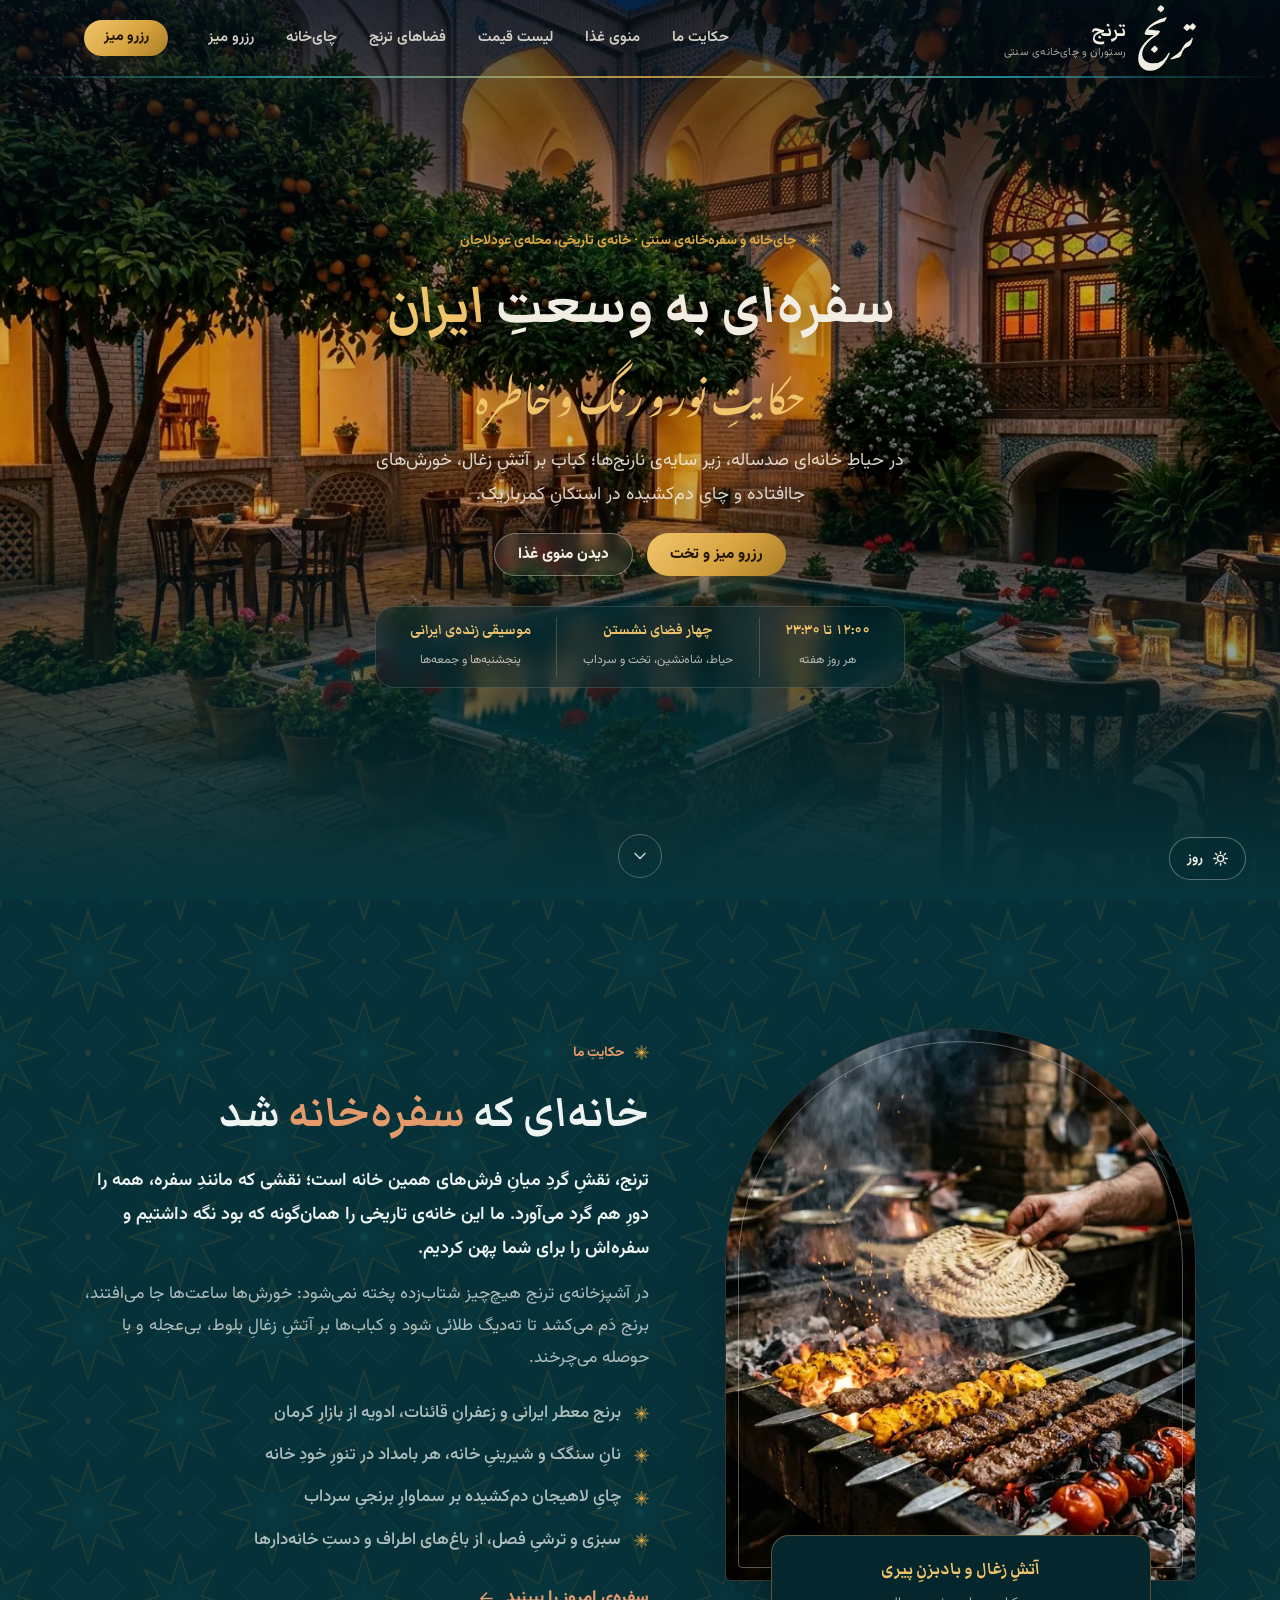
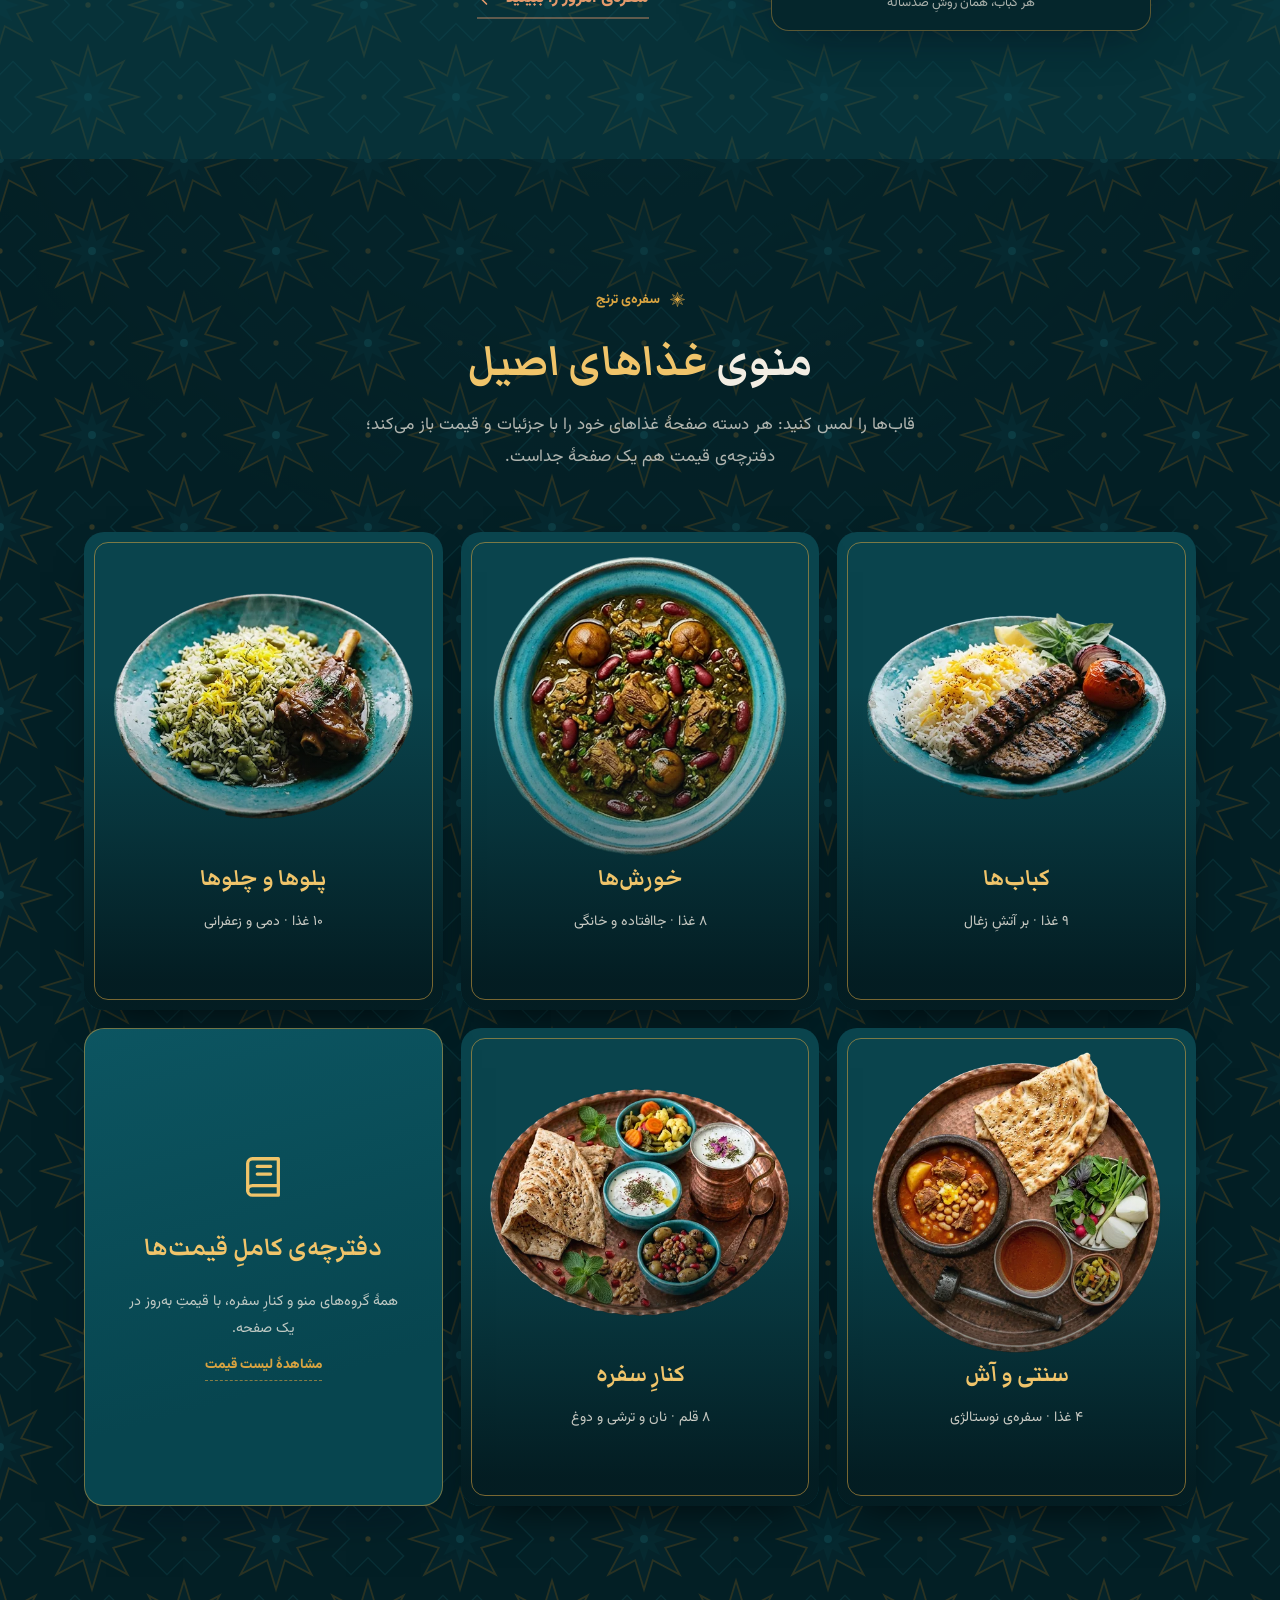
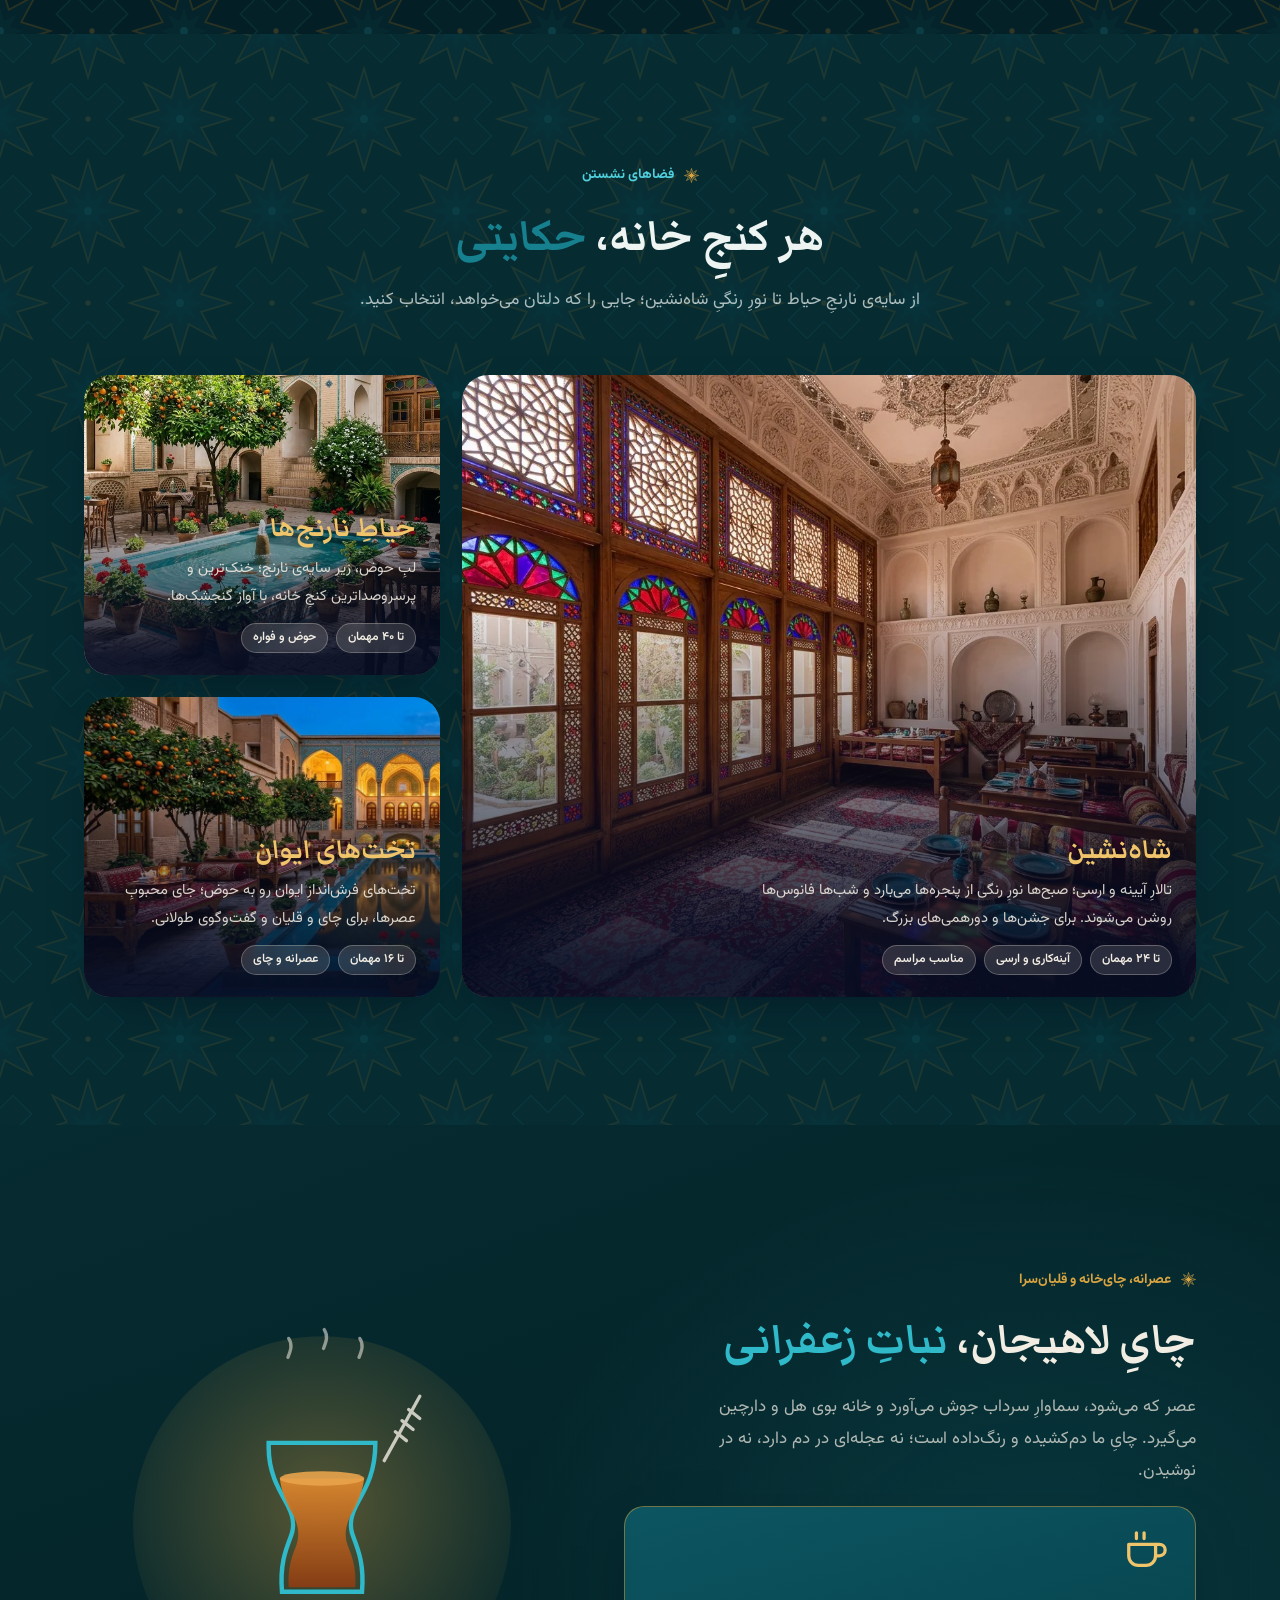
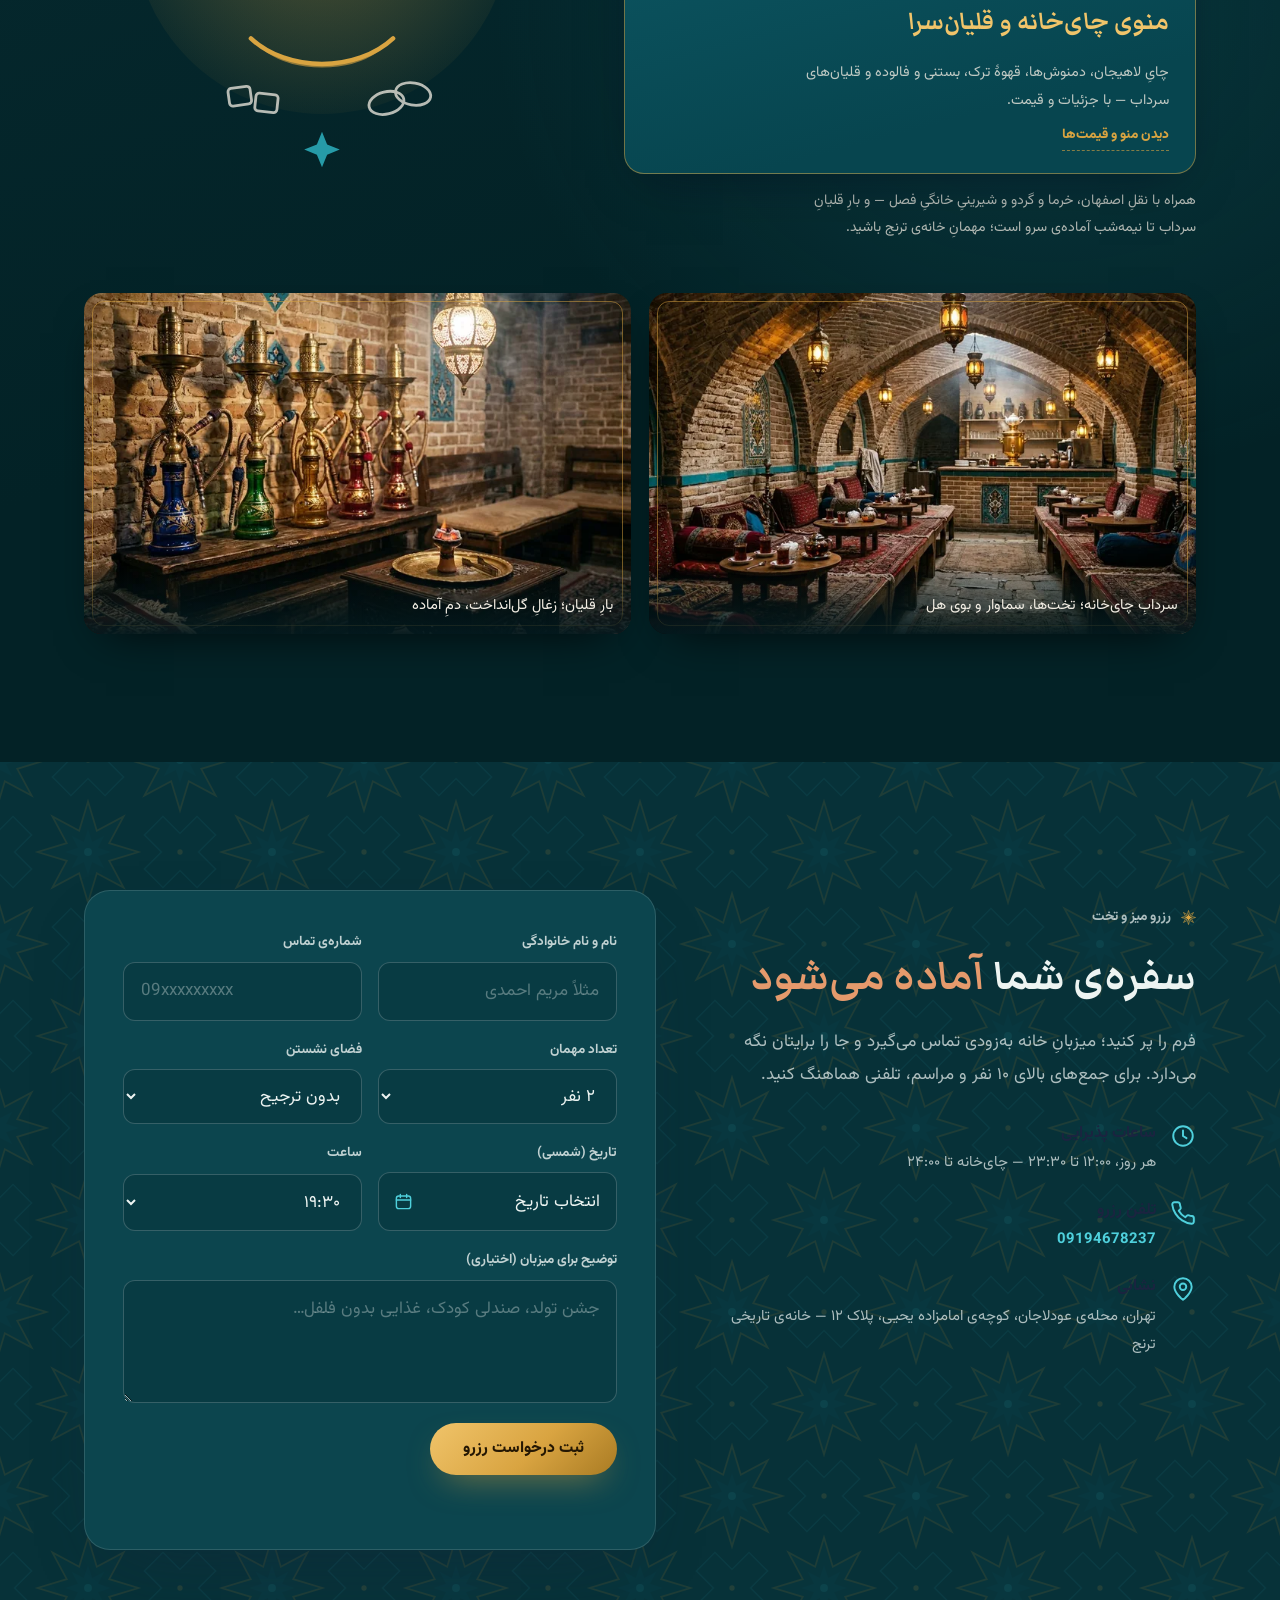
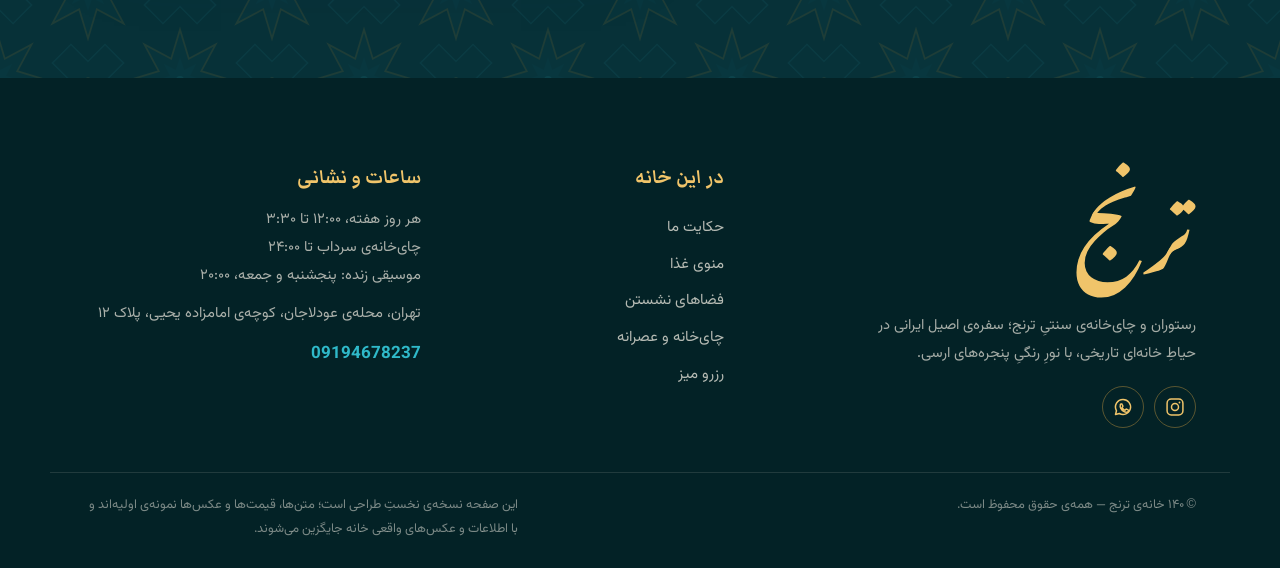
==== commit 784fc61b: "v35: polo view fully natural (11 cards, nesar moved khoresh->polo); khoresh stews-only" ====
--- a/index.html
+++ b/index.html
@@ -137,8 +137,8 @@
       <span class="cat-txt"><b>خورش‌ها</b><i>۸ غذا · جاافتاده و خانگی</i><em>دیدن همه‌ی غذاها</em></span>
     </a>
     <a class="cat-tile reveal" href="menu.html#polo">
-      <img src="assets/img/dish-baghali-480.webp"
-           srcset="assets/img/dish-baghali-480.webp 480w, assets/img/dish-baghali-880.webp 880w"
+      <img src="assets/img/dish-baghali-480.webp?v=36"
+           srcset="assets/img/dish-baghali-480.webp?v=36 480w, assets/img/dish-baghali-880.webp?v=36 880w"
            sizes="(max-width: 560px) 92vw, (max-width: 1020px) 46vw, 300px"
            alt="پلوها و چلوها: پلوهای دمی و زعفرانی" loading="lazy">
       <span class="cat-txt"><b>پلوها و چلوها</b><i>۱۰ غذا · دمی و زعفرانی</i><em>دیدن همه‌ی غذاها</em></span>
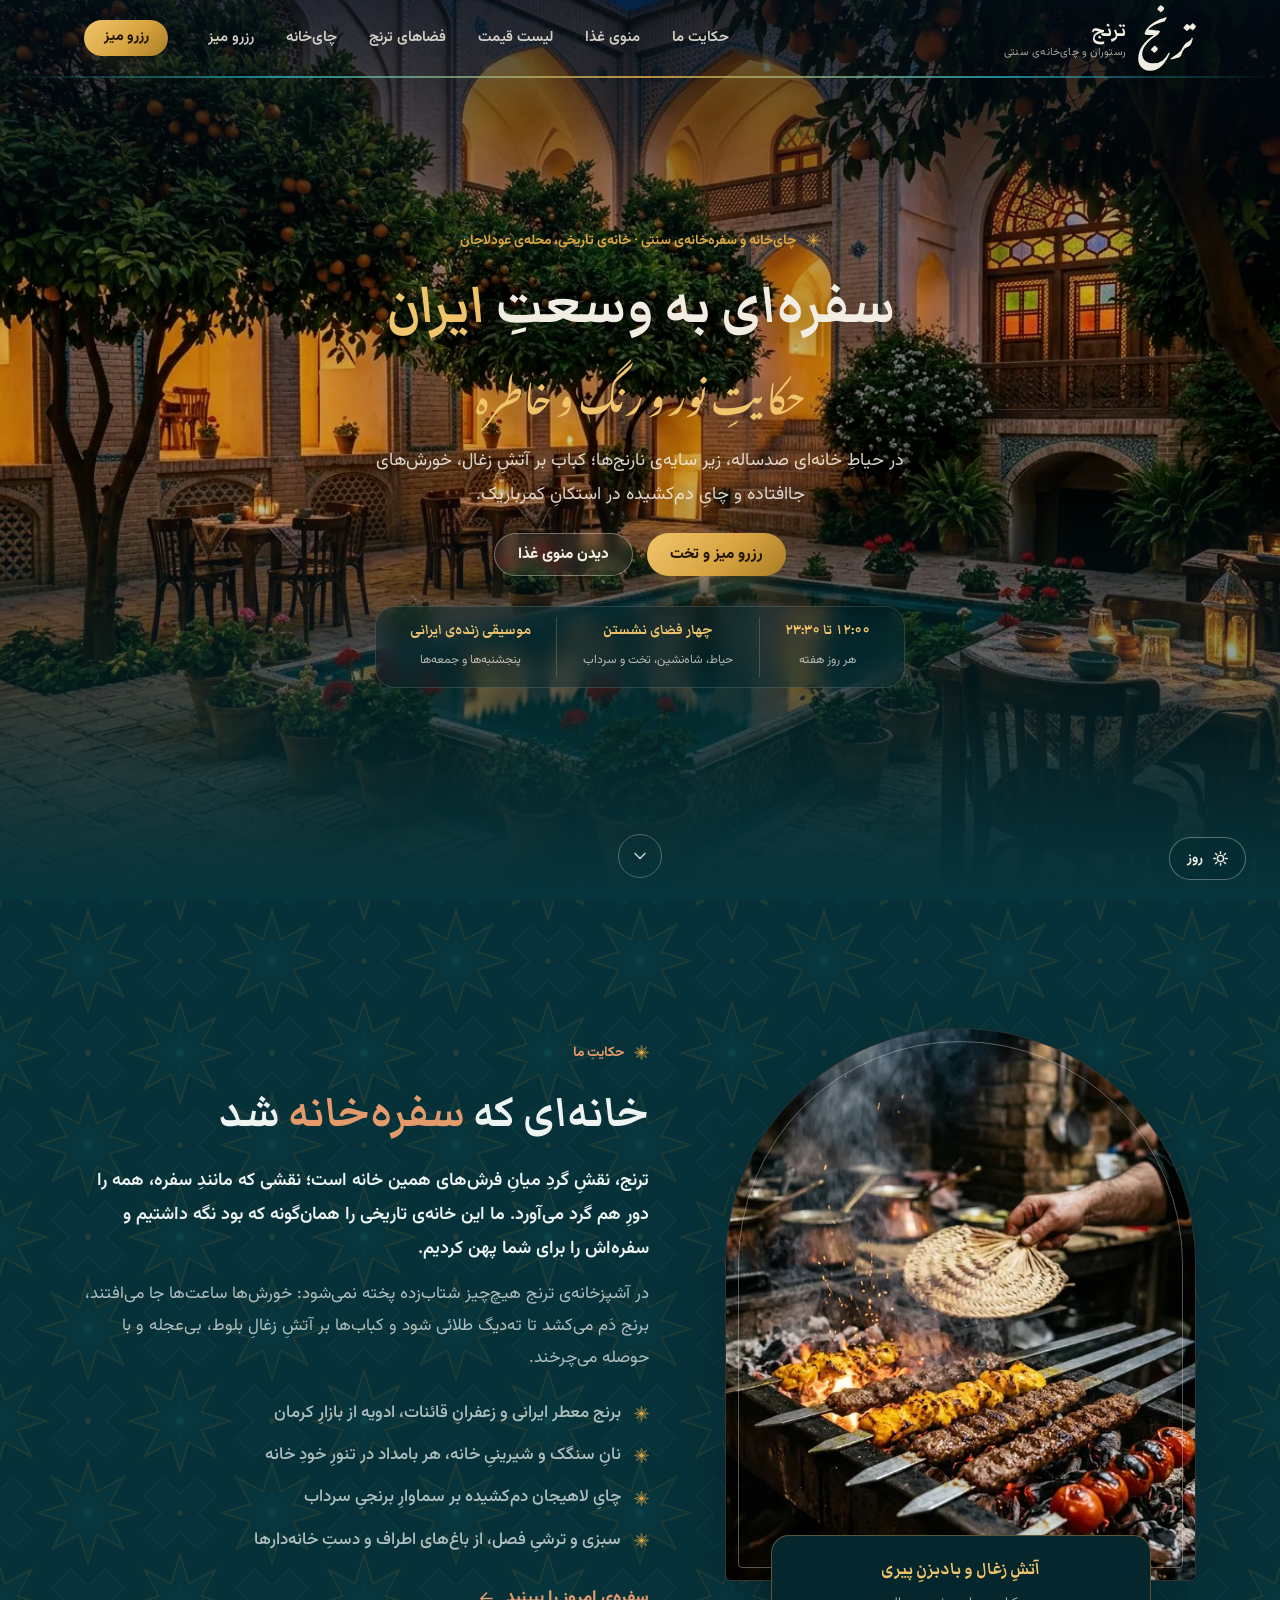
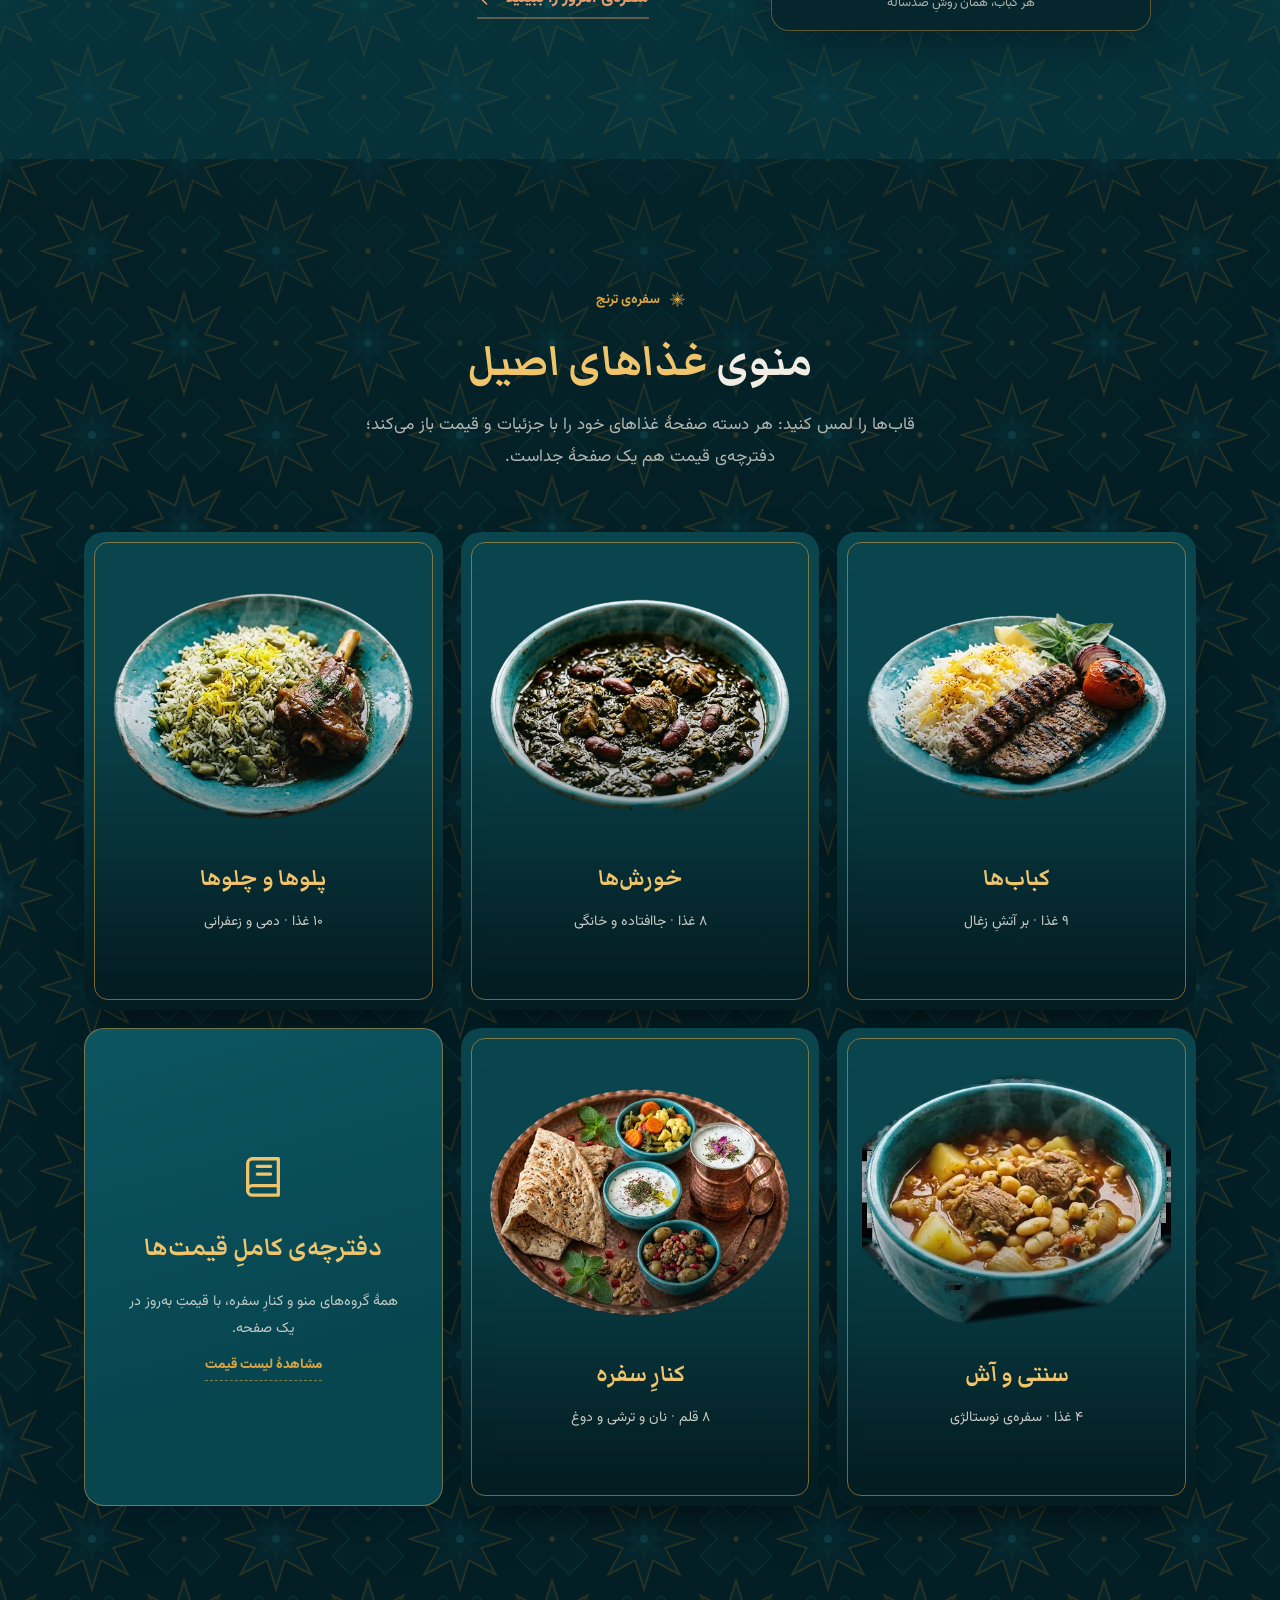
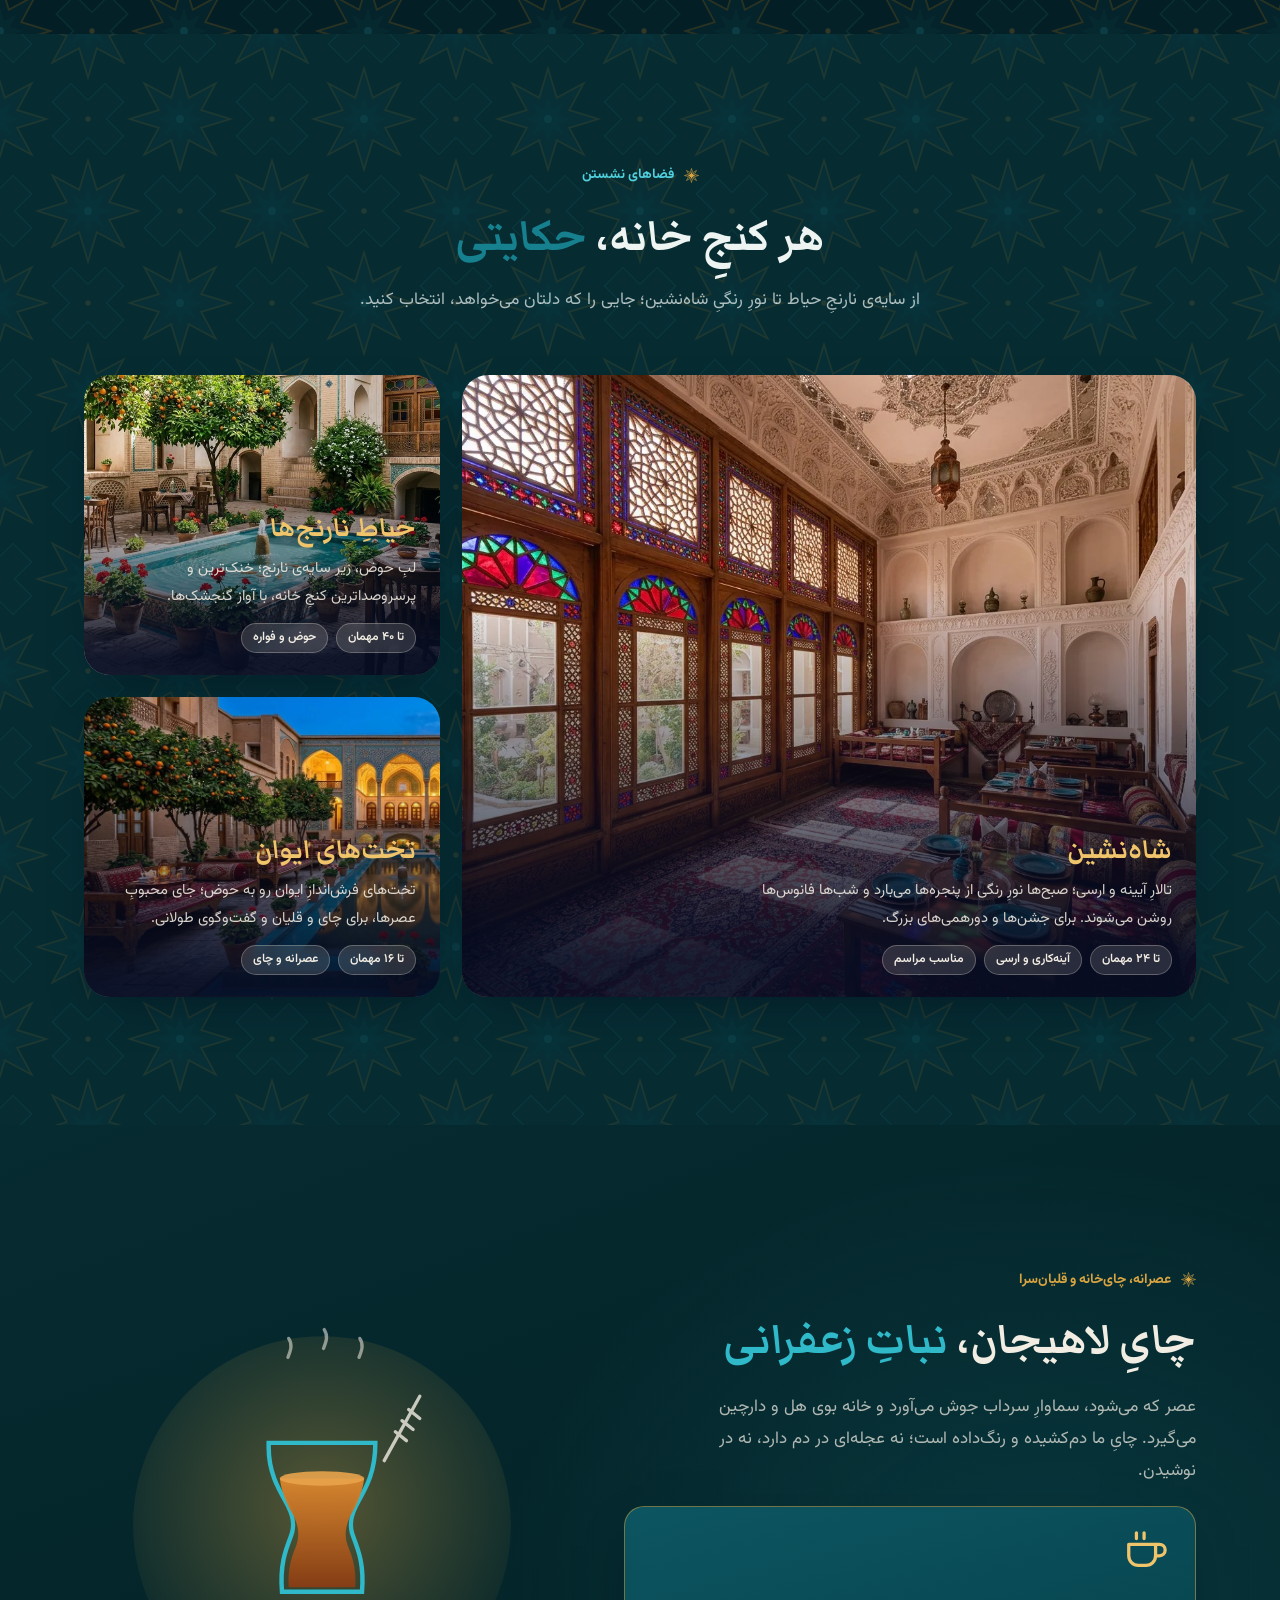
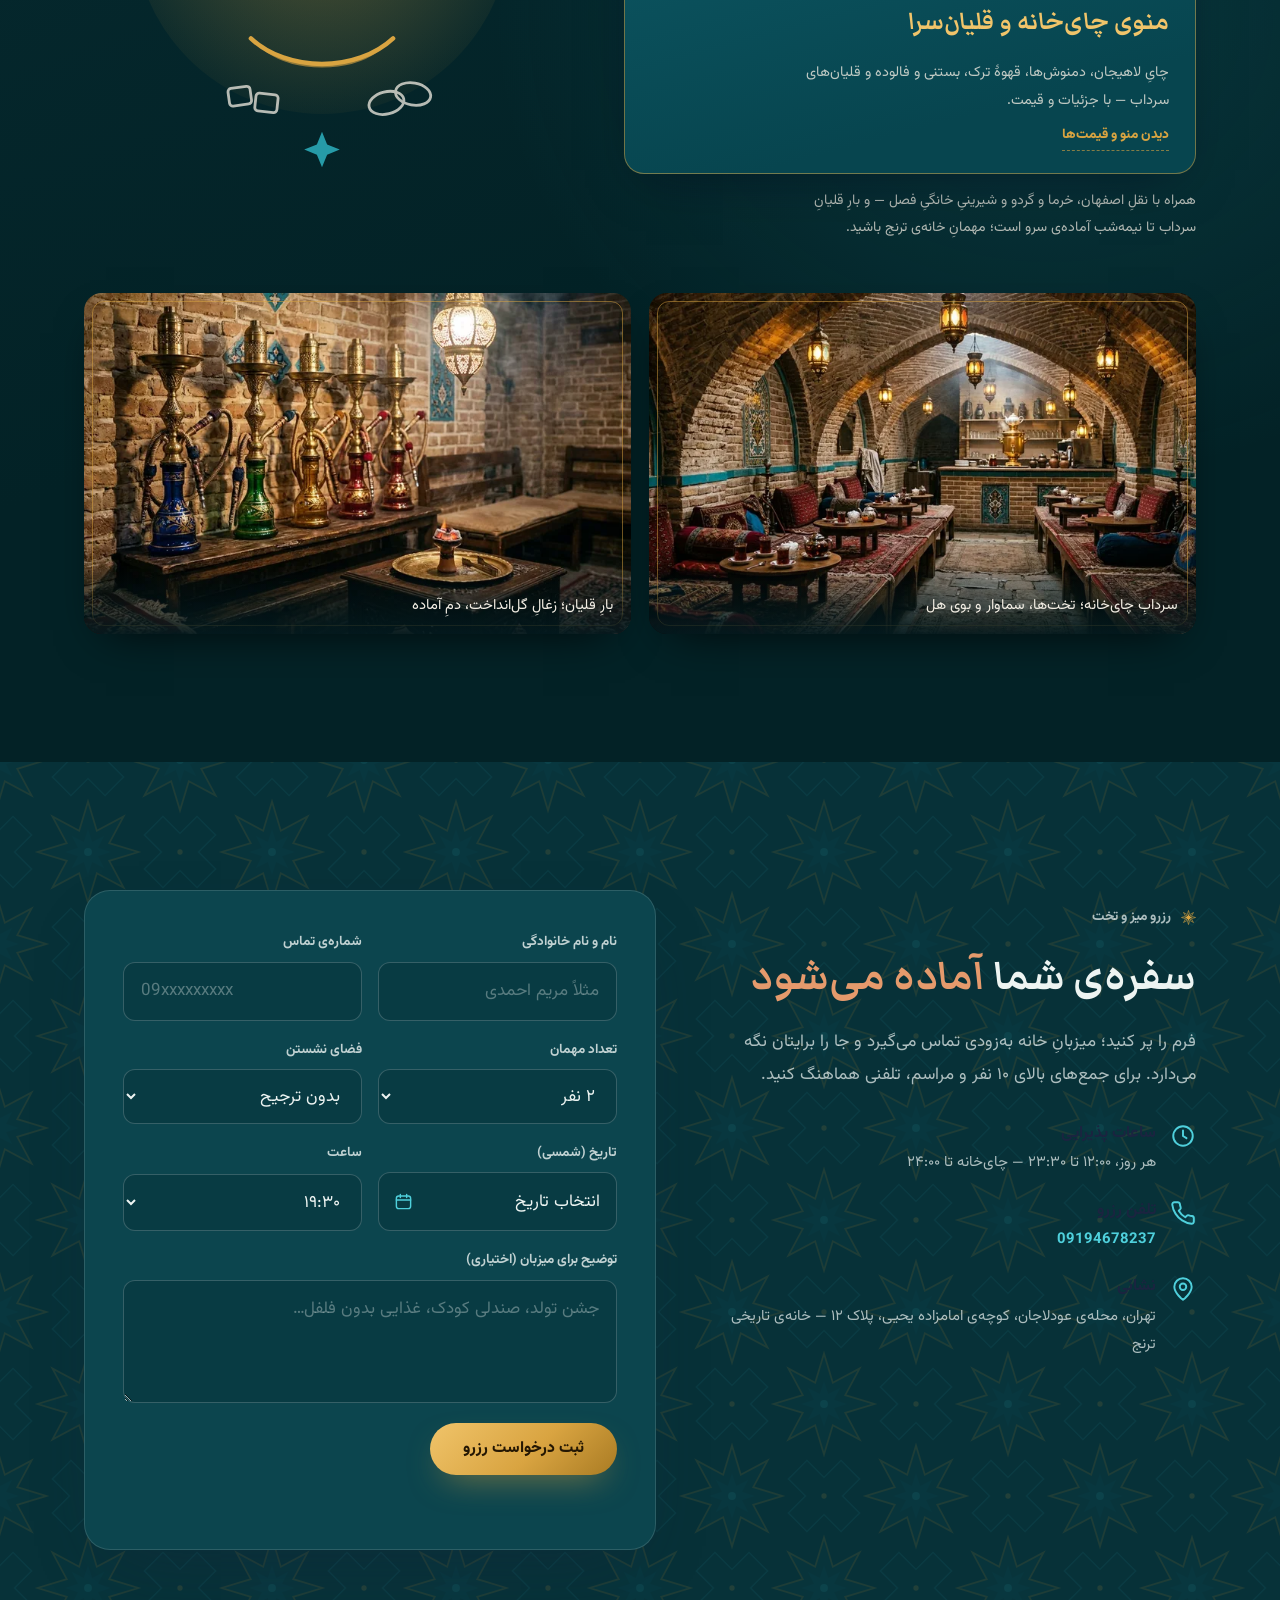
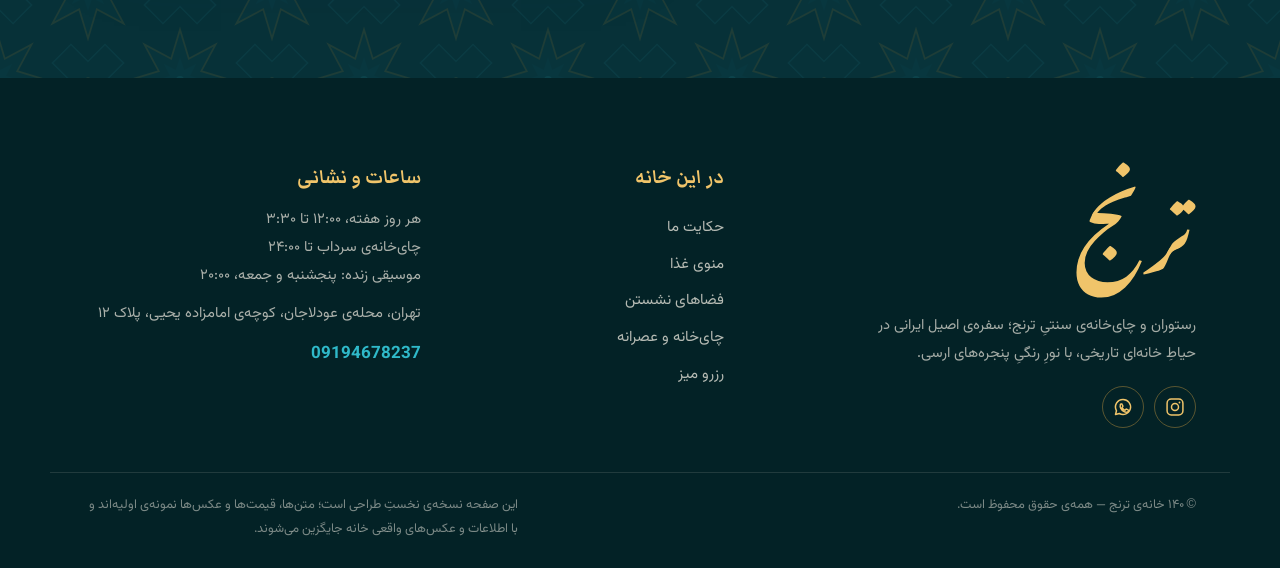
==== commit 38e87b82: "v36: khoresh+sonnati views natural w/ complete vessel silhouettes (hull+inpaint cutout fix)" ====
--- a/index.html
+++ b/index.html
@@ -130,8 +130,8 @@
       <span class="cat-txt"><b>کباب‌ها</b><i>۹ غذا · بر آتشِ زغال</i><em>دیدن همه‌ی غذاها</em></span>
     </a>
     <a class="cat-tile reveal" href="menu.html#khoresh">
-      <img src="assets/img/dish-ghormeh-480.webp?v=29"
-           srcset="assets/img/dish-ghormeh-480.webp?v=29 480w, assets/img/dish-ghormeh-880.webp?v=29 880w"
+      <img src="assets/img/dish-ghormeh-480.webp?v=37"
+           srcset="assets/img/dish-ghormeh-480.webp?v=37 480w, assets/img/dish-ghormeh-880.webp?v=37 880w"
            sizes="(max-width: 560px) 92vw, (max-width: 1020px) 46vw, 300px"
            alt="خورش‌ها: خورش‌های جاافتاده‌ی خانه" loading="lazy">
       <span class="cat-txt"><b>خورش‌ها</b><i>۸ غذا · جاافتاده و خانگی</i><em>دیدن همه‌ی غذاها</em></span>
@@ -144,8 +144,8 @@
       <span class="cat-txt"><b>پلوها و چلوها</b><i>۱۰ غذا · دمی و زعفرانی</i><em>دیدن همه‌ی غذاها</em></span>
     </a>
     <a class="cat-tile reveal" href="menu.html#sonnati">
-      <img src="assets/img/dish-dizi-480.webp?v=33"
-           srcset="assets/img/dish-dizi-480.webp?v=33 480w, assets/img/dish-dizi-880.webp?v=33 880w"
+      <img src="assets/img/dish-dizi-480.webp?v=37"
+           srcset="assets/img/dish-dizi-480.webp?v=37 480w, assets/img/dish-dizi-880.webp?v=37 880w"
            sizes="(max-width: 560px) 92vw, (max-width: 1020px) 46vw, 300px"
            alt="سنتی و آش: دیزی و آش‌های نوستالژی" loading="lazy">
       <span class="cat-txt"><b>سنتی و آش</b><i>۴ غذا · سفره‌ی نوستالژی</i><em>دیدن همه‌ی غذاها</em></span>
